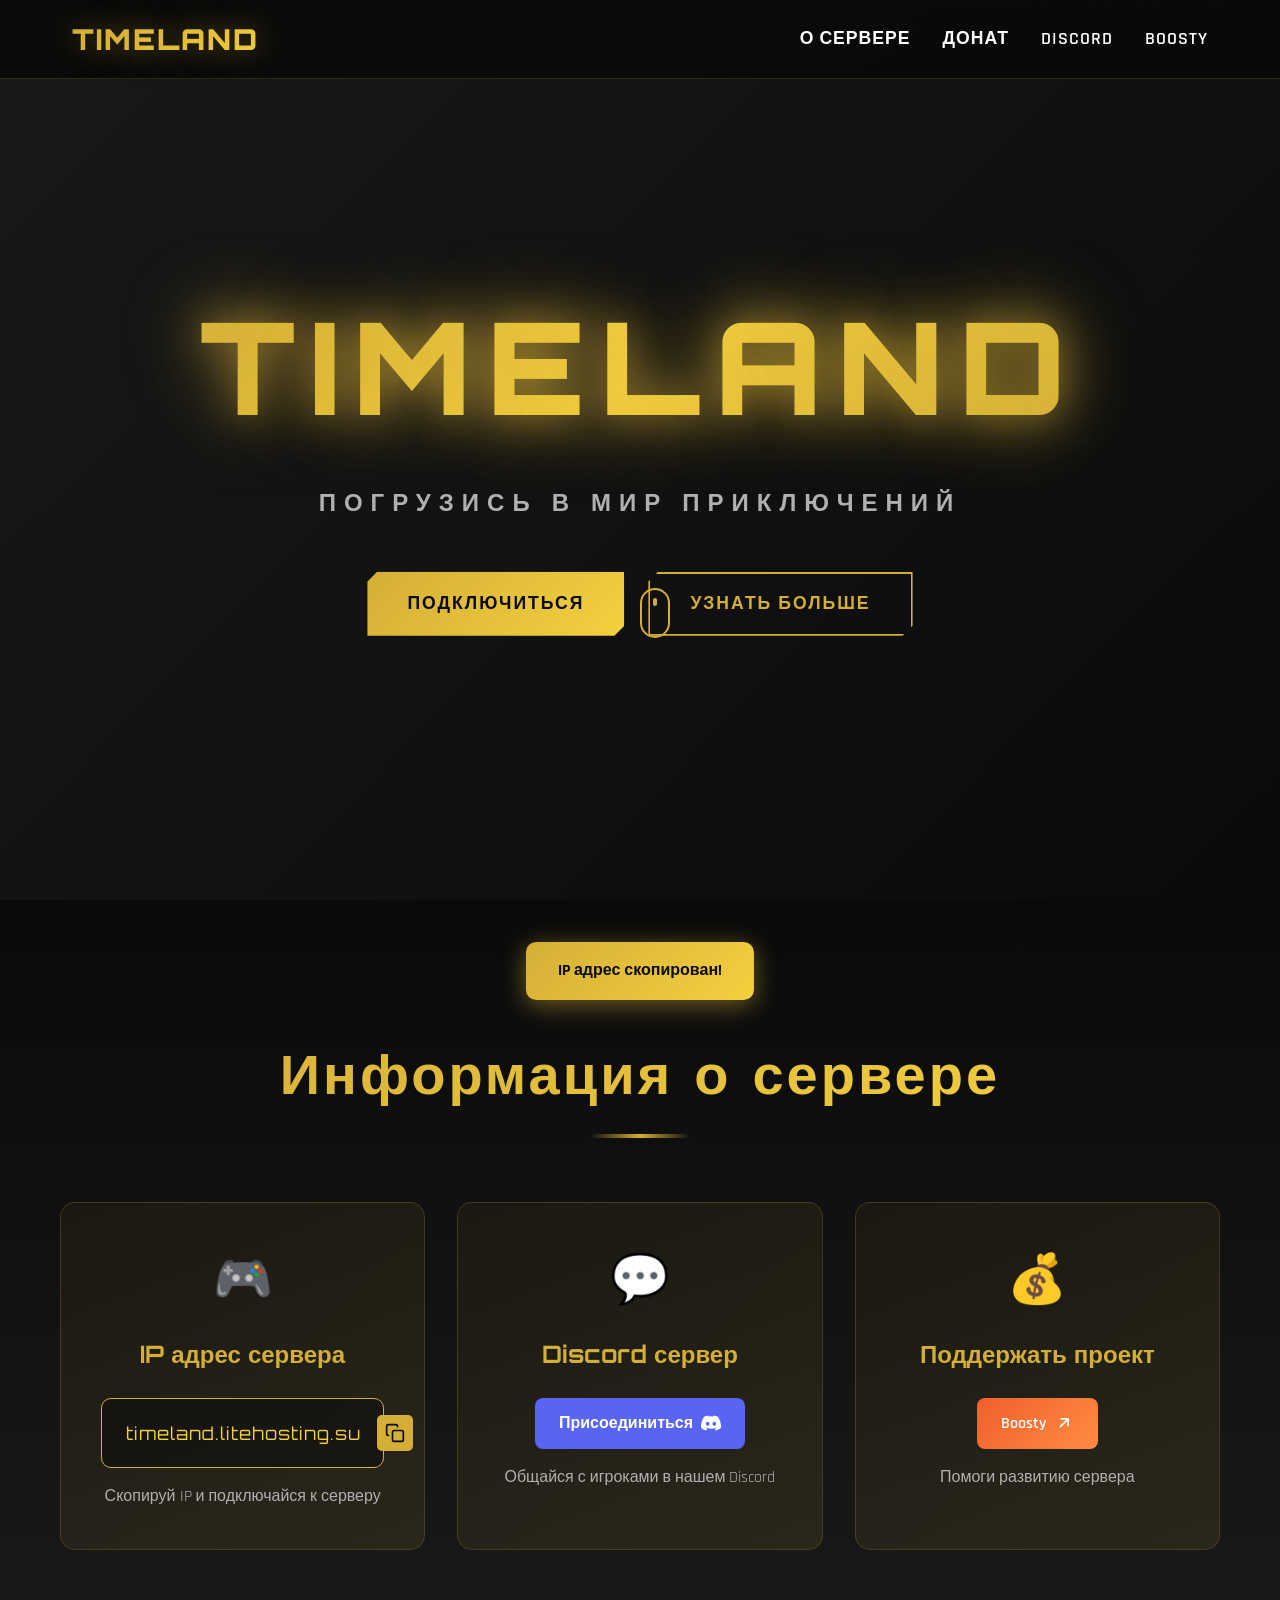
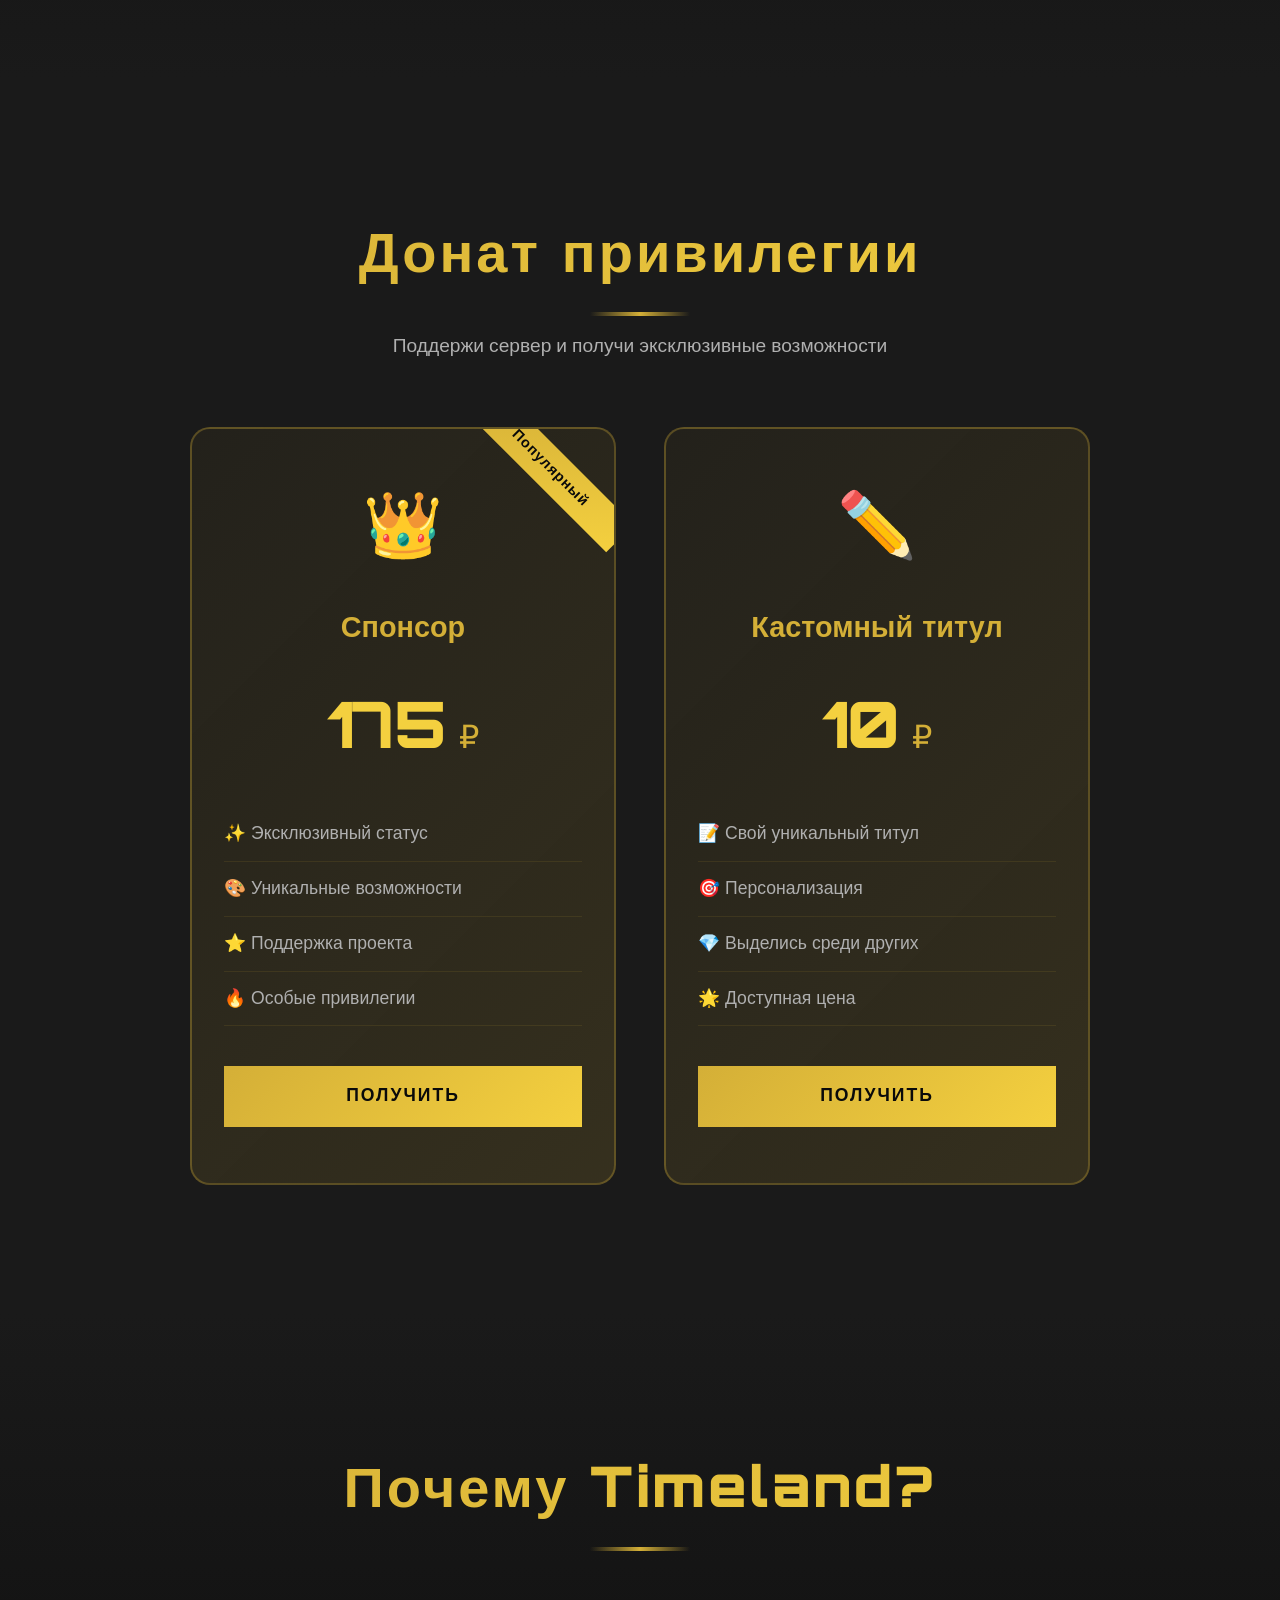
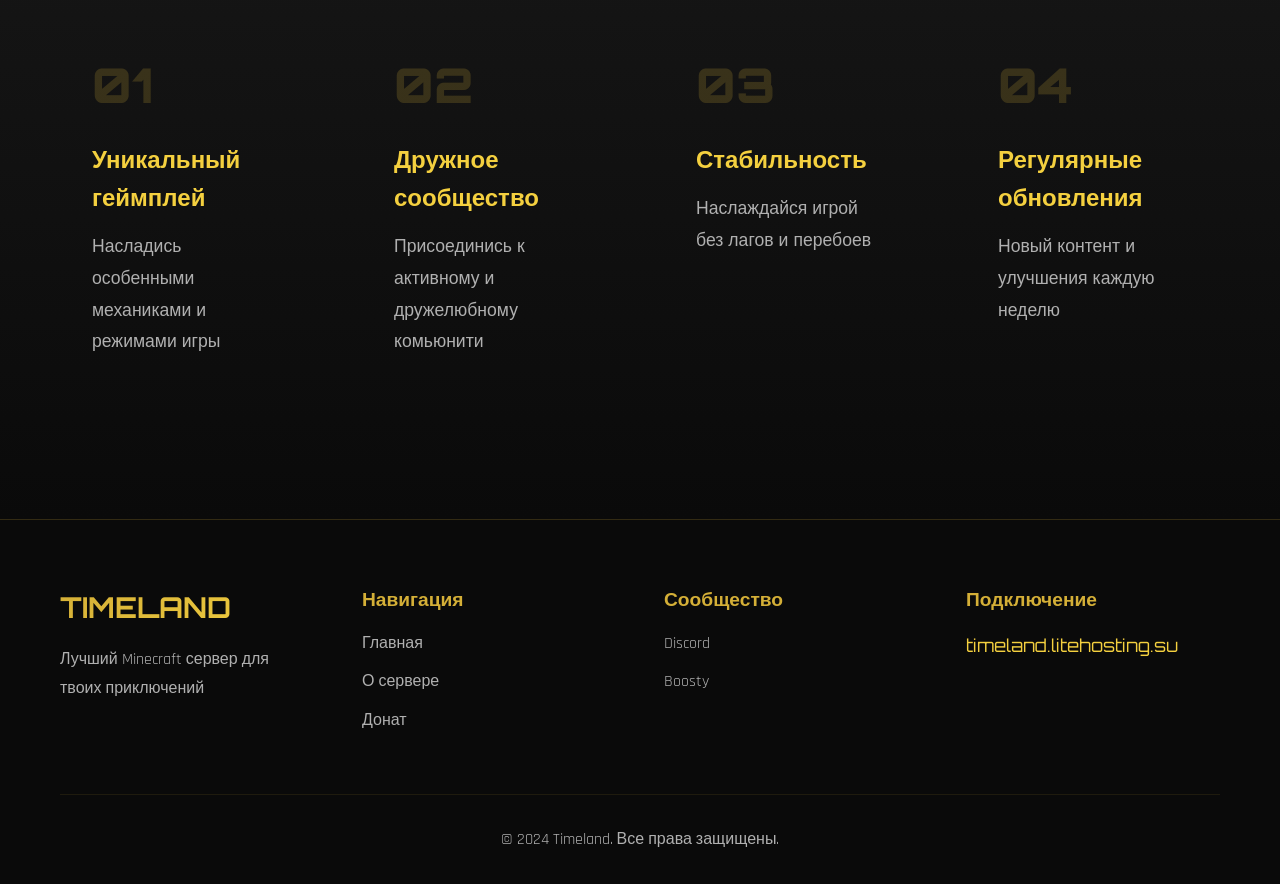
==== index.html @ e698709c "feat(site): scaffold Timeland Minecraft server website with modern gamer design" ====
<!DOCTYPE html>
<html lang="ru">
<head>
    <meta charset="UTF-8">
    <meta name="viewport" content="width=device-width, initial-scale=1.0">
    <meta name="description" content="Timeland - Лучший Minecraft сервер с уникальными возможностями. Присоединяйся к нашему сообществу!">
    <title>Timeland - Minecraft Server</title>
    <link rel="stylesheet" href="styles.css">
    <link rel="preconnect" href="https://fonts.googleapis.com">
    <link rel="preconnect" href="https://fonts.gstatic.com" crossorigin>
    <link href="https://fonts.googleapis.com/css2?family=Orbitron:wght@400;700;900&family=Rajdhani:wght@400;500;600;700&display=swap" rel="stylesheet">
</head>
<body>
    <div class="particles" id="particles"></div>
    
    <header class="header">
        <nav class="nav">
            <div class="nav-logo">
                <span class="logo-text">TIMELAND</span>
            </div>
            <div class="nav-links">
                <a href="#about" class="nav-link">О сервере</a>
                <a href="#donate" class="nav-link">Донат</a>
                <a href="https://discord.gg/2cwh6qDW" target="_blank" class="nav-link">Discord</a>
                <a href="https://boosty.to/timelanddev/" target="_blank" class="nav-link">Boosty</a>
            </div>
            <div class="hamburger" id="hamburger">
                <span></span>
                <span></span>
                <span></span>
            </div>
        </nav>
    </header>

    <section class="hero" id="home">
        <div class="hero-bg"></div>
        <div class="hero-content">
            <h1 class="hero-title" data-text="TIMELAND">TIMELAND</h1>
            <p class="hero-subtitle">ПОГРУЗИСЬ В МИР ПРИКЛЮЧЕНИЙ</p>
            <div class="hero-buttons">
                <button class="btn btn-primary" onclick="copyIP()">
                    <span class="btn-text">Подключиться</span>
                    <span class="btn-glow"></span>
                </button>
                <a href="#about" class="btn btn-secondary">
                    <span class="btn-text">Узнать больше</span>
                    <span class="btn-glow"></span>
                </a>
            </div>
            <div class="scroll-indicator">
                <div class="mouse">
                    <div class="wheel"></div>
                </div>
            </div>
        </div>
    </section>

    <section class="server-info" id="about">
        <div class="container">
            <div class="section-header">
                <h2 class="section-title">Информация о сервере</h2>
                <div class="section-divider"></div>
            </div>
            <div class="info-grid">
                <div class="info-card" data-aos="fade-up">
                    <div class="info-icon">🎮</div>
                    <h3 class="info-title">IP адрес сервера</h3>
                    <div class="ip-box" id="ipBox">
                        <span class="ip-text">timeland.litehosting.su</span>
                        <button class="copy-btn" onclick="copyIP()" title="Копировать IP">
                            <svg width="20" height="20" viewBox="0 0 24 24" fill="none" stroke="currentColor" stroke-width="2">
                                <rect x="9" y="9" width="13" height="13" rx="2" ry="2"></rect>
                                <path d="M5 15H4a2 2 0 0 1-2-2V4a2 2 0 0 1 2-2h9a2 2 0 0 1 2 2v1"></path>
                            </svg>
                        </button>
                    </div>
                    <p class="info-description">Скопируй IP и подключайся к серверу</p>
                </div>

                <div class="info-card" data-aos="fade-up" data-aos-delay="100">
                    <div class="info-icon">💬</div>
                    <h3 class="info-title">Discord сервер</h3>
                    <a href="https://discord.gg/2cwh6qDW" target="_blank" class="social-link discord-link">
                        <span>Присоединиться</span>
                        <svg width="20" height="20" viewBox="0 0 24 24" fill="currentColor">
                            <path d="M20.317 4.37a19.791 19.791 0 0 0-4.885-1.515a.074.074 0 0 0-.079.037c-.21.375-.444.864-.608 1.25a18.27 18.27 0 0 0-5.487 0a12.64 12.64 0 0 0-.617-1.25a.077.077 0 0 0-.079-.037A19.736 19.736 0 0 0 3.677 4.37a.07.07 0 0 0-.032.027C.533 9.046-.32 13.58.099 18.057a.082.082 0 0 0 .031.057a19.9 19.9 0 0 0 5.993 3.03a.078.078 0 0 0 .084-.028a14.09 14.09 0 0 0 1.226-1.994a.076.076 0 0 0-.041-.106a13.107 13.107 0 0 1-1.872-.892a.077.077 0 0 1-.008-.128a10.2 10.2 0 0 0 .372-.292a.074.074 0 0 1 .077-.01c3.928 1.793 8.18 1.793 12.062 0a.074.074 0 0 1 .078.01c.12.098.246.198.373.292a.077.077 0 0 1-.006.127a12.299 12.299 0 0 1-1.873.892a.077.077 0 0 0-.041.107c.36.698.772 1.362 1.225 1.993a.076.076 0 0 0 .084.028a19.839 19.839 0 0 0 6.002-3.03a.077.077 0 0 0 .032-.054c.5-5.177-.838-9.674-3.549-13.66a.061.061 0 0 0-.031-.03zM8.02 15.33c-1.183 0-2.157-1.085-2.157-2.419c0-1.333.956-2.419 2.157-2.419c1.21 0 2.176 1.096 2.157 2.42c0 1.333-.956 2.418-2.157 2.418zm7.975 0c-1.183 0-2.157-1.085-2.157-2.419c0-1.333.955-2.419 2.157-2.419c1.21 0 2.176 1.096 2.157 2.42c0 1.333-.946 2.418-2.157 2.418z"/>
                        </svg>
                    </a>
                    <p class="info-description">Общайся с игроками в нашем Discord</p>
                </div>

                <div class="info-card" data-aos="fade-up" data-aos-delay="200">
                    <div class="info-icon">💰</div>
                    <h3 class="info-title">Поддержать проект</h3>
                    <a href="https://boosty.to/timelanddev/" target="_blank" class="social-link boosty-link">
                        <span>Boosty</span>
                        <svg width="20" height="20" viewBox="0 0 24 24" fill="none" stroke="currentColor" stroke-width="2">
                            <path d="M7 17L17 7M17 7H8M17 7V16"/>
                        </svg>
                    </a>
                    <p class="info-description">Помоги развитию сервера</p>
                </div>
            </div>
        </div>
    </section>

    <section class="donate" id="donate">
        <div class="container">
            <div class="section-header">
                <h2 class="section-title">Донат привилегии</h2>
                <div class="section-divider"></div>
                <p class="section-description">Поддержи сервер и получи эксклюзивные возможности</p>
            </div>
            <div class="donate-grid">
                <div class="donate-card" data-aos="zoom-in">
                    <div class="donate-badge">Популярный</div>
                    <div class="donate-icon">👑</div>
                    <h3 class="donate-title">Спонсор</h3>
                    <div class="donate-price">
                        <span class="price-amount">175</span>
                        <span class="price-currency">₽</span>
                    </div>
                    <ul class="donate-features">
                        <li>✨ Эксклюзивный статус</li>
                        <li>🎨 Уникальные возможности</li>
                        <li>⭐ Поддержка проекта</li>
                        <li>🔥 Особые привилегии</li>
                    </ul>
                    <a href="https://boosty.to/timelanddev/" target="_blank" class="btn btn-donate">
                        <span class="btn-text">Получить</span>
                        <span class="btn-glow"></span>
                    </a>
                </div>

                <div class="donate-card" data-aos="zoom-in" data-aos-delay="100">
                    <div class="donate-icon">✏️</div>
                    <h3 class="donate-title">Кастомный титул</h3>
                    <div class="donate-price">
                        <span class="price-amount">10</span>
                        <span class="price-currency">₽</span>
                    </div>
                    <ul class="donate-features">
                        <li>📝 Свой уникальный титул</li>
                        <li>🎯 Персонализация</li>
                        <li>💎 Выделись среди других</li>
                        <li>🌟 Доступная цена</li>
                    </ul>
                    <a href="https://boosty.to/timelanddev/" target="_blank" class="btn btn-donate">
                        <span class="btn-text">Получить</span>
                        <span class="btn-glow"></span>
                    </a>
                </div>
            </div>
        </div>
    </section>

    <section class="features">
        <div class="container">
            <div class="section-header">
                <h2 class="section-title">Почему Timeland?</h2>
                <div class="section-divider"></div>
            </div>
            <div class="features-grid">
                <div class="feature-item" data-aos="fade-right">
                    <div class="feature-number">01</div>
                    <h3 class="feature-title">Уникальный геймплей</h3>
                    <p class="feature-text">Насладись особенными механиками и режимами игры</p>
                </div>
                <div class="feature-item" data-aos="fade-right" data-aos-delay="100">
                    <div class="feature-number">02</div>
                    <h3 class="feature-title">Дружное сообщество</h3>
                    <p class="feature-text">Присоединись к активному и дружелюбному комьюнити</p>
                </div>
                <div class="feature-item" data-aos="fade-right" data-aos-delay="200">
                    <div class="feature-number">03</div>
                    <h3 class="feature-title">Стабильность</h3>
                    <p class="feature-text">Наслаждайся игрой без лагов и перебоев</p>
                </div>
                <div class="feature-item" data-aos="fade-right" data-aos-delay="300">
                    <div class="feature-number">04</div>
                    <h3 class="feature-title">Регулярные обновления</h3>
                    <p class="feature-text">Новый контент и улучшения каждую неделю</p>
                </div>
            </div>
        </div>
    </section>

    <footer class="footer">
        <div class="container">
            <div class="footer-content">
                <div class="footer-section">
                    <h3 class="footer-title">TIMELAND</h3>
                    <p class="footer-text">Лучший Minecraft сервер для твоих приключений</p>
                </div>
                <div class="footer-section">
                    <h4 class="footer-heading">Навигация</h4>
                    <ul class="footer-links">
                        <li><a href="#home">Главная</a></li>
                        <li><a href="#about">О сервере</a></li>
                        <li><a href="#donate">Донат</a></li>
                    </ul>
                </div>
                <div class="footer-section">
                    <h4 class="footer-heading">Сообщество</h4>
                    <ul class="footer-links">
                        <li><a href="https://discord.gg/2cwh6qDW" target="_blank">Discord</a></li>
                        <li><a href="https://boosty.to/timelanddev/" target="_blank">Boosty</a></li>
                    </ul>
                </div>
                <div class="footer-section">
                    <h4 class="footer-heading">Подключение</h4>
                    <p class="footer-ip">timeland.litehosting.su</p>
                </div>
            </div>
            <div class="footer-bottom">
                <p>&copy; 2024 Timeland. Все права защищены.</p>
            </div>
        </div>
    </footer>

    <div class="notification" id="notification">
        <span id="notificationText">IP адрес скопирован!</span>
    </div>

    <script src="script.js"></script>
</body>
</html>
---- styles.css ----
:root {
    --black: #1a1a1a;
    --dark: #0a0a0a;
    --gold: #d4af37;
    --gold-light: #f4d03f;
    --gold-dark: #c9a044;
    --text-light: #ffffff;
    --text-gray: #b0b0b0;
    --glow: rgba(212, 175, 55, 0.5);
}

* {
    margin: 0;
    padding: 0;
    box-sizing: border-box;
}

html {
    scroll-behavior: smooth;
}

body {
    font-family: 'Rajdhani', sans-serif;
    background-color: var(--dark);
    color: var(--text-light);
    overflow-x: hidden;
    line-height: 1.6;
}

.container {
    max-width: 1200px;
    margin: 0 auto;
    padding: 0 20px;
}

.particles {
    position: fixed;
    top: 0;
    left: 0;
    width: 100%;
    height: 100%;
    pointer-events: none;
    z-index: 1;
}

.particle {
    position: absolute;
    width: 2px;
    height: 2px;
    background: var(--gold);
    border-radius: 50%;
    opacity: 0.5;
    animation: float 15s infinite;
}

@keyframes float {
    0%, 100% {
        transform: translateY(0) translateX(0);
        opacity: 0;
    }
    10% {
        opacity: 0.5;
    }
    90% {
        opacity: 0.5;
    }
    100% {
        transform: translateY(-100vh) translateX(100px);
        opacity: 0;
    }
}

.header {
    position: fixed;
    top: 0;
    left: 0;
    width: 100%;
    z-index: 1000;
    background: rgba(10, 10, 10, 0.95);
    backdrop-filter: blur(10px);
    border-bottom: 1px solid rgba(212, 175, 55, 0.2);
    transition: all 0.3s ease;
}

.nav {
    max-width: 1200px;
    margin: 0 auto;
    display: flex;
    justify-content: space-between;
    align-items: center;
    padding: 1rem 2rem;
}

.nav-logo .logo-text {
    font-family: 'Orbitron', sans-serif;
    font-size: 1.8rem;
    font-weight: 900;
    background: linear-gradient(135deg, var(--gold), var(--gold-light));
    -webkit-background-clip: text;
    -webkit-text-fill-color: transparent;
    background-clip: text;
    letter-spacing: 2px;
    text-shadow: 0 0 30px var(--glow);
}

.nav-links {
    display: flex;
    gap: 2rem;
    align-items: center;
}

.nav-link {
    color: var(--text-light);
    text-decoration: none;
    font-weight: 600;
    font-size: 1.1rem;
    transition: all 0.3s ease;
    position: relative;
    text-transform: uppercase;
    letter-spacing: 1px;
}

.nav-link::after {
    content: '';
    position: absolute;
    bottom: -5px;
    left: 0;
    width: 0;
    height: 2px;
    background: var(--gold);
    transition: width 0.3s ease;
}

.nav-link:hover {
    color: var(--gold);
}

.nav-link:hover::after {
    width: 100%;
}

.hamburger {
    display: none;
    flex-direction: column;
    cursor: pointer;
    gap: 5px;
}

.hamburger span {
    width: 25px;
    height: 3px;
    background: var(--gold);
    transition: all 0.3s ease;
    border-radius: 2px;
}

.hero {
    position: relative;
    height: 100vh;
    display: flex;
    align-items: center;
    justify-content: center;
    overflow: hidden;
}

.hero-bg {
    position: absolute;
    top: 0;
    left: 0;
    width: 100%;
    height: 100%;
    background: 
        linear-gradient(135deg, rgba(26, 26, 26, 0.9) 0%, rgba(10, 10, 10, 0.95) 100%),
        repeating-linear-gradient(
            0deg,
            transparent,
            transparent 2px,
            rgba(212, 175, 55, 0.03) 2px,
            rgba(212, 175, 55, 0.03) 4px
        );
    animation: bgPulse 10s ease-in-out infinite;
}

@keyframes bgPulse {
    0%, 100% { opacity: 1; }
    50% { opacity: 0.8; }
}

.hero-content {
    position: relative;
    z-index: 10;
    text-align: center;
    padding: 2rem;
}

.hero-title {
    font-family: 'Orbitron', sans-serif;
    font-size: clamp(3rem, 10vw, 8rem);
    font-weight: 900;
    letter-spacing: 15px;
    margin-bottom: 1rem;
    position: relative;
    background: linear-gradient(135deg, var(--gold), var(--gold-light), var(--gold));
    -webkit-background-clip: text;
    -webkit-text-fill-color: transparent;
    background-clip: text;
    animation: titleGlow 3s ease-in-out infinite;
    text-shadow: 0 0 80px var(--glow);
}

.hero-title::before {
    content: attr(data-text);
    position: absolute;
    left: 0;
    top: 0;
    width: 100%;
    height: 100%;
    background: linear-gradient(135deg, var(--gold-dark), var(--gold));
    -webkit-background-clip: text;
    -webkit-text-fill-color: transparent;
    background-clip: text;
    z-index: -1;
    filter: blur(20px);
    opacity: 0.7;
}

@keyframes titleGlow {
    0%, 100% {
        filter: brightness(1) drop-shadow(0 0 30px var(--glow));
    }
    50% {
        filter: brightness(1.2) drop-shadow(0 0 50px var(--glow));
    }
}

.hero-subtitle {
    font-size: clamp(1rem, 3vw, 1.5rem);
    letter-spacing: 8px;
    color: var(--text-gray);
    margin-bottom: 3rem;
    font-weight: 600;
    animation: fadeInUp 1s ease 0.3s both;
}

@keyframes fadeInUp {
    from {
        opacity: 0;
        transform: translateY(30px);
    }
    to {
        opacity: 1;
        transform: translateY(0);
    }
}

.hero-buttons {
    display: flex;
    gap: 1.5rem;
    justify-content: center;
    flex-wrap: wrap;
    animation: fadeInUp 1s ease 0.6s both;
}

.btn {
    position: relative;
    padding: 1rem 2.5rem;
    font-size: 1.1rem;
    font-weight: 700;
    text-transform: uppercase;
    letter-spacing: 2px;
    border: none;
    cursor: pointer;
    overflow: hidden;
    transition: all 0.3s ease;
    text-decoration: none;
    display: inline-block;
    font-family: 'Rajdhani', sans-serif;
}

.btn-text {
    position: relative;
    z-index: 2;
}

.btn-glow {
    position: absolute;
    top: 50%;
    left: 50%;
    width: 0;
    height: 0;
    border-radius: 50%;
    transform: translate(-50%, -50%);
    transition: width 0.6s ease, height 0.6s ease;
}

.btn-primary {
    background: linear-gradient(135deg, var(--gold), var(--gold-light));
    color: var(--dark);
    box-shadow: 0 5px 25px var(--glow);
    clip-path: polygon(10px 0, 100% 0, 100% calc(100% - 10px), calc(100% - 10px) 100%, 0 100%, 0 10px);
}

.btn-primary:hover {
    transform: translateY(-3px);
    box-shadow: 0 10px 40px var(--glow);
}

.btn-primary:hover .btn-glow {
    width: 300px;
    height: 300px;
    background: rgba(255, 255, 255, 0.2);
}

.btn-secondary {
    background: transparent;
    color: var(--gold);
    border: 2px solid var(--gold);
    clip-path: polygon(10px 0, 100% 0, 100% calc(100% - 10px), calc(100% - 10px) 100%, 0 100%, 0 10px);
}

.btn-secondary:hover {
    background: var(--gold);
    color: var(--dark);
    transform: translateY(-3px);
    box-shadow: 0 10px 40px var(--glow);
}

.scroll-indicator {
    position: absolute;
    bottom: 30px;
    left: 50%;
    transform: translateX(-50%);
    animation: fadeInUp 1s ease 1s both;
}

.mouse {
    width: 30px;
    height: 50px;
    border: 2px solid var(--gold);
    border-radius: 20px;
    position: relative;
}

.wheel {
    width: 4px;
    height: 8px;
    background: var(--gold);
    border-radius: 2px;
    position: absolute;
    top: 8px;
    left: 50%;
    transform: translateX(-50%);
    animation: scroll 2s ease-in-out infinite;
}

@keyframes scroll {
    0% {
        opacity: 1;
        transform: translateX(-50%) translateY(0);
    }
    100% {
        opacity: 0;
        transform: translateX(-50%) translateY(20px);
    }
}

.section-header {
    text-align: center;
    margin-bottom: 4rem;
}

.section-title {
    font-family: 'Orbitron', sans-serif;
    font-size: clamp(2rem, 5vw, 3.5rem);
    font-weight: 900;
    letter-spacing: 3px;
    margin-bottom: 1rem;
    background: linear-gradient(135deg, var(--gold), var(--gold-light));
    -webkit-background-clip: text;
    -webkit-text-fill-color: transparent;
    background-clip: text;
}

.section-divider {
    width: 100px;
    height: 4px;
    background: linear-gradient(90deg, transparent, var(--gold), transparent);
    margin: 0 auto 1rem;
}

.section-description {
    font-size: 1.2rem;
    color: var(--text-gray);
    max-width: 600px;
    margin: 0 auto;
}

.server-info {
    padding: 8rem 0;
    background: linear-gradient(180deg, var(--dark) 0%, var(--black) 100%);
    position: relative;
}

.info-grid {
    display: grid;
    grid-template-columns: repeat(auto-fit, minmax(300px, 1fr));
    gap: 2rem;
}

.info-card {
    background: linear-gradient(135deg, rgba(212, 175, 55, 0.05), rgba(212, 175, 55, 0.1));
    padding: 2.5rem;
    border-radius: 15px;
    border: 1px solid rgba(212, 175, 55, 0.2);
    text-align: center;
    transition: all 0.4s ease;
    position: relative;
    overflow: hidden;
}

.info-card::before {
    content: '';
    position: absolute;
    top: 0;
    left: -100%;
    width: 100%;
    height: 100%;
    background: linear-gradient(90deg, transparent, rgba(212, 175, 55, 0.1), transparent);
    transition: left 0.6s ease;
}

.info-card:hover::before {
    left: 100%;
}

.info-card:hover {
    transform: translateY(-10px);
    border-color: var(--gold);
    box-shadow: 0 10px 40px var(--glow);
}

.info-icon {
    font-size: 3rem;
    margin-bottom: 1rem;
}

.info-title {
    font-family: 'Orbitron', sans-serif;
    font-size: 1.5rem;
    margin-bottom: 1.5rem;
    color: var(--gold);
}

.ip-box {
    background: rgba(10, 10, 10, 0.5);
    padding: 1rem 1.5rem;
    border-radius: 10px;
    border: 1px solid var(--gold);
    display: flex;
    align-items: center;
    justify-content: space-between;
    gap: 1rem;
    margin-bottom: 1rem;
    transition: all 0.3s ease;
}

.ip-box:hover {
    background: rgba(212, 175, 55, 0.1);
    box-shadow: 0 0 20px var(--glow);
}

.ip-text {
    font-family: 'Orbitron', sans-serif;
    font-size: 1.1rem;
    color: var(--gold-light);
    letter-spacing: 1px;
}

.copy-btn {
    background: var(--gold);
    color: var(--dark);
    border: none;
    padding: 0.5rem;
    border-radius: 5px;
    cursor: pointer;
    transition: all 0.3s ease;
    display: flex;
    align-items: center;
    justify-content: center;
}

.copy-btn:hover {
    background: var(--gold-light);
    transform: scale(1.1);
}

.social-link {
    display: inline-flex;
    align-items: center;
    gap: 0.5rem;
    padding: 0.8rem 1.5rem;
    border-radius: 8px;
    text-decoration: none;
    font-weight: 600;
    transition: all 0.3s ease;
    margin-bottom: 1rem;
}

.discord-link {
    background: #5865F2;
    color: white;
}

.discord-link:hover {
    background: #4752C4;
    transform: translateY(-3px);
    box-shadow: 0 5px 20px rgba(88, 101, 242, 0.4);
}

.boosty-link {
    background: linear-gradient(135deg, #F15F2C, #FF8C42);
    color: white;
}

.boosty-link:hover {
    transform: translateY(-3px);
    box-shadow: 0 5px 20px rgba(241, 95, 44, 0.4);
}

.info-description {
    color: var(--text-gray);
    font-size: 1rem;
}

.donate {
    padding: 8rem 0;
    background: var(--black);
    position: relative;
}

.donate-grid {
    display: grid;
    grid-template-columns: repeat(auto-fit, minmax(320px, 1fr));
    gap: 3rem;
    max-width: 900px;
    margin: 0 auto;
}

.donate-card {
    background: linear-gradient(135deg, rgba(212, 175, 55, 0.05), rgba(212, 175, 55, 0.15));
    padding: 3rem 2rem;
    border-radius: 20px;
    border: 2px solid rgba(212, 175, 55, 0.3);
    text-align: center;
    position: relative;
    transition: all 0.4s ease;
    overflow: hidden;
}

.donate-card::after {
    content: '';
    position: absolute;
    top: -50%;
    left: -50%;
    width: 200%;
    height: 200%;
    background: radial-gradient(circle, rgba(212, 175, 55, 0.1) 0%, transparent 70%);
    opacity: 0;
    transition: opacity 0.4s ease;
}

.donate-card:hover::after {
    opacity: 1;
}

.donate-card:hover {
    transform: scale(1.05);
    border-color: var(--gold);
    box-shadow: 0 15px 50px var(--glow);
}

.donate-badge {
    position: absolute;
    top: 20px;
    right: -35px;
    background: linear-gradient(135deg, var(--gold), var(--gold-light));
    color: var(--dark);
    padding: 0.5rem 3rem;
    font-weight: 700;
    font-size: 0.9rem;
    transform: rotate(45deg);
    letter-spacing: 1px;
}

.donate-icon {
    font-size: 4rem;
    margin-bottom: 1.5rem;
}

.donate-title {
    font-family: 'Orbitron', sans-serif;
    font-size: 1.8rem;
    margin-bottom: 1.5rem;
    color: var(--gold);
}

.donate-price {
    font-family: 'Orbitron', sans-serif;
    margin-bottom: 2rem;
}

.price-amount {
    font-size: 4rem;
    font-weight: 900;
    color: var(--gold-light);
}

.price-currency {
    font-size: 2rem;
    color: var(--gold);
    margin-left: 0.5rem;
}

.donate-features {
    list-style: none;
    margin-bottom: 2.5rem;
    text-align: left;
}

.donate-features li {
    padding: 0.8rem 0;
    border-bottom: 1px solid rgba(212, 175, 55, 0.1);
    font-size: 1.1rem;
    color: var(--text-gray);
    transition: all 0.3s ease;
}

.donate-features li:hover {
    color: var(--gold-light);
    padding-left: 10px;
}

.btn-donate {
    width: 100%;
    background: linear-gradient(135deg, var(--gold), var(--gold-light));
    color: var(--dark);
    position: relative;
    z-index: 10;
}

.btn-donate:hover {
    transform: translateY(-3px);
}

.features {
    padding: 8rem 0;
    background: linear-gradient(180deg, var(--black) 0%, var(--dark) 100%);
}

.features-grid {
    display: grid;
    grid-template-columns: repeat(auto-fit, minmax(250px, 1fr));
    gap: 3rem;
}

.feature-item {
    position: relative;
    padding: 2rem;
    transition: all 0.4s ease;
}

.feature-item::before {
    content: '';
    position: absolute;
    top: 0;
    left: 0;
    width: 3px;
    height: 0;
    background: linear-gradient(180deg, var(--gold), var(--gold-light));
    transition: height 0.4s ease;
}

.feature-item:hover::before {
    height: 100%;
}

.feature-number {
    font-family: 'Orbitron', sans-serif;
    font-size: 3rem;
    font-weight: 900;
    color: rgba(212, 175, 55, 0.2);
    margin-bottom: 1rem;
    transition: all 0.4s ease;
}

.feature-item:hover .feature-number {
    color: var(--gold);
    transform: scale(1.1);
}

.feature-title {
    font-family: 'Orbitron', sans-serif;
    font-size: 1.5rem;
    margin-bottom: 1rem;
    color: var(--gold-light);
}

.feature-text {
    color: var(--text-gray);
    font-size: 1.1rem;
    line-height: 1.8;
}

.footer {
    background: var(--dark);
    padding: 4rem 0 2rem;
    border-top: 1px solid rgba(212, 175, 55, 0.2);
}

.footer-content {
    display: grid;
    grid-template-columns: repeat(auto-fit, minmax(200px, 1fr));
    gap: 3rem;
    margin-bottom: 3rem;
}

.footer-title {
    font-family: 'Orbitron', sans-serif;
    font-size: 1.8rem;
    margin-bottom: 1rem;
    background: linear-gradient(135deg, var(--gold), var(--gold-light));
    -webkit-background-clip: text;
    -webkit-text-fill-color: transparent;
    background-clip: text;
}

.footer-text {
    color: var(--text-gray);
    line-height: 1.8;
}

.footer-heading {
    font-family: 'Orbitron', sans-serif;
    font-size: 1.2rem;
    color: var(--gold);
    margin-bottom: 1rem;
}

.footer-links {
    list-style: none;
}

.footer-links li {
    margin-bottom: 0.8rem;
}

.footer-links a {
    color: var(--text-gray);
    text-decoration: none;
    transition: all 0.3s ease;
}

.footer-links a:hover {
    color: var(--gold);
    padding-left: 5px;
}

.footer-ip {
    font-family: 'Orbitron', sans-serif;
    color: var(--gold-light);
    font-size: 1.1rem;
}

.footer-bottom {
    text-align: center;
    padding-top: 2rem;
    border-top: 1px solid rgba(212, 175, 55, 0.1);
    color: var(--text-gray);
}

.notification {
    position: fixed;
    bottom: -100px;
    left: 50%;
    transform: translateX(-50%);
    background: linear-gradient(135deg, var(--gold), var(--gold-light));
    color: var(--dark);
    padding: 1rem 2rem;
    border-radius: 10px;
    font-weight: 700;
    z-index: 10000;
    transition: bottom 0.4s ease;
    box-shadow: 0 5px 25px var(--glow);
}

.notification.show {
    bottom: 30px;
}

@media (max-width: 768px) {
    .nav-links {
        position: fixed;
        top: 70px;
        left: -100%;
        width: 100%;
        height: calc(100vh - 70px);
        background: rgba(10, 10, 10, 0.98);
        flex-direction: column;
        justify-content: center;
        transition: left 0.4s ease;
        backdrop-filter: blur(10px);
    }

    .nav-links.active {
        left: 0;
    }

    .hamburger {
        display: flex;
    }

    .hamburger.active span:nth-child(1) {
        transform: rotate(45deg) translate(8px, 8px);
    }

    .hamburger.active span:nth-child(2) {
        opacity: 0;
    }

    .hamburger.active span:nth-child(3) {
        transform: rotate(-45deg) translate(8px, -8px);
    }

    .hero-title {
        letter-spacing: 5px;
    }

    .hero-subtitle {
        letter-spacing: 3px;
    }

    .donate-grid,
    .info-grid,
    .features-grid {
        grid-template-columns: 1fr;
    }

    .ip-box {
        flex-direction: column;
    }

    .ip-text {
        font-size: 0.9rem;
        word-break: break-all;
    }
}

@media (max-width: 480px) {
    .nav {
        padding: 1rem;
    }

    .nav-logo .logo-text {
        font-size: 1.4rem;
    }

    .section-header {
        margin-bottom: 2rem;
    }

    .server-info,
    .donate,
    .features {
        padding: 4rem 0;
    }

    .donate-card {
        padding: 2rem 1.5rem;
    }

    .price-amount {
        font-size: 3rem;
    }
}

[data-aos] {
    opacity: 0;
    transition: opacity 0.6s ease, transform 0.6s ease;
}

[data-aos].aos-animate {
    opacity: 1;
}

[data-aos="fade-up"] {
    transform: translateY(50px);
}

[data-aos="fade-up"].aos-animate {
    transform: translateY(0);
}

[data-aos="fade-right"] {
    transform: translateX(-50px);
}

[data-aos="fade-right"].aos-animate {
    transform: translateX(0);
}

[data-aos="zoom-in"] {
    transform: scale(0.8);
}

[data-aos="zoom-in"].aos-animate {
    transform: scale(1);
}
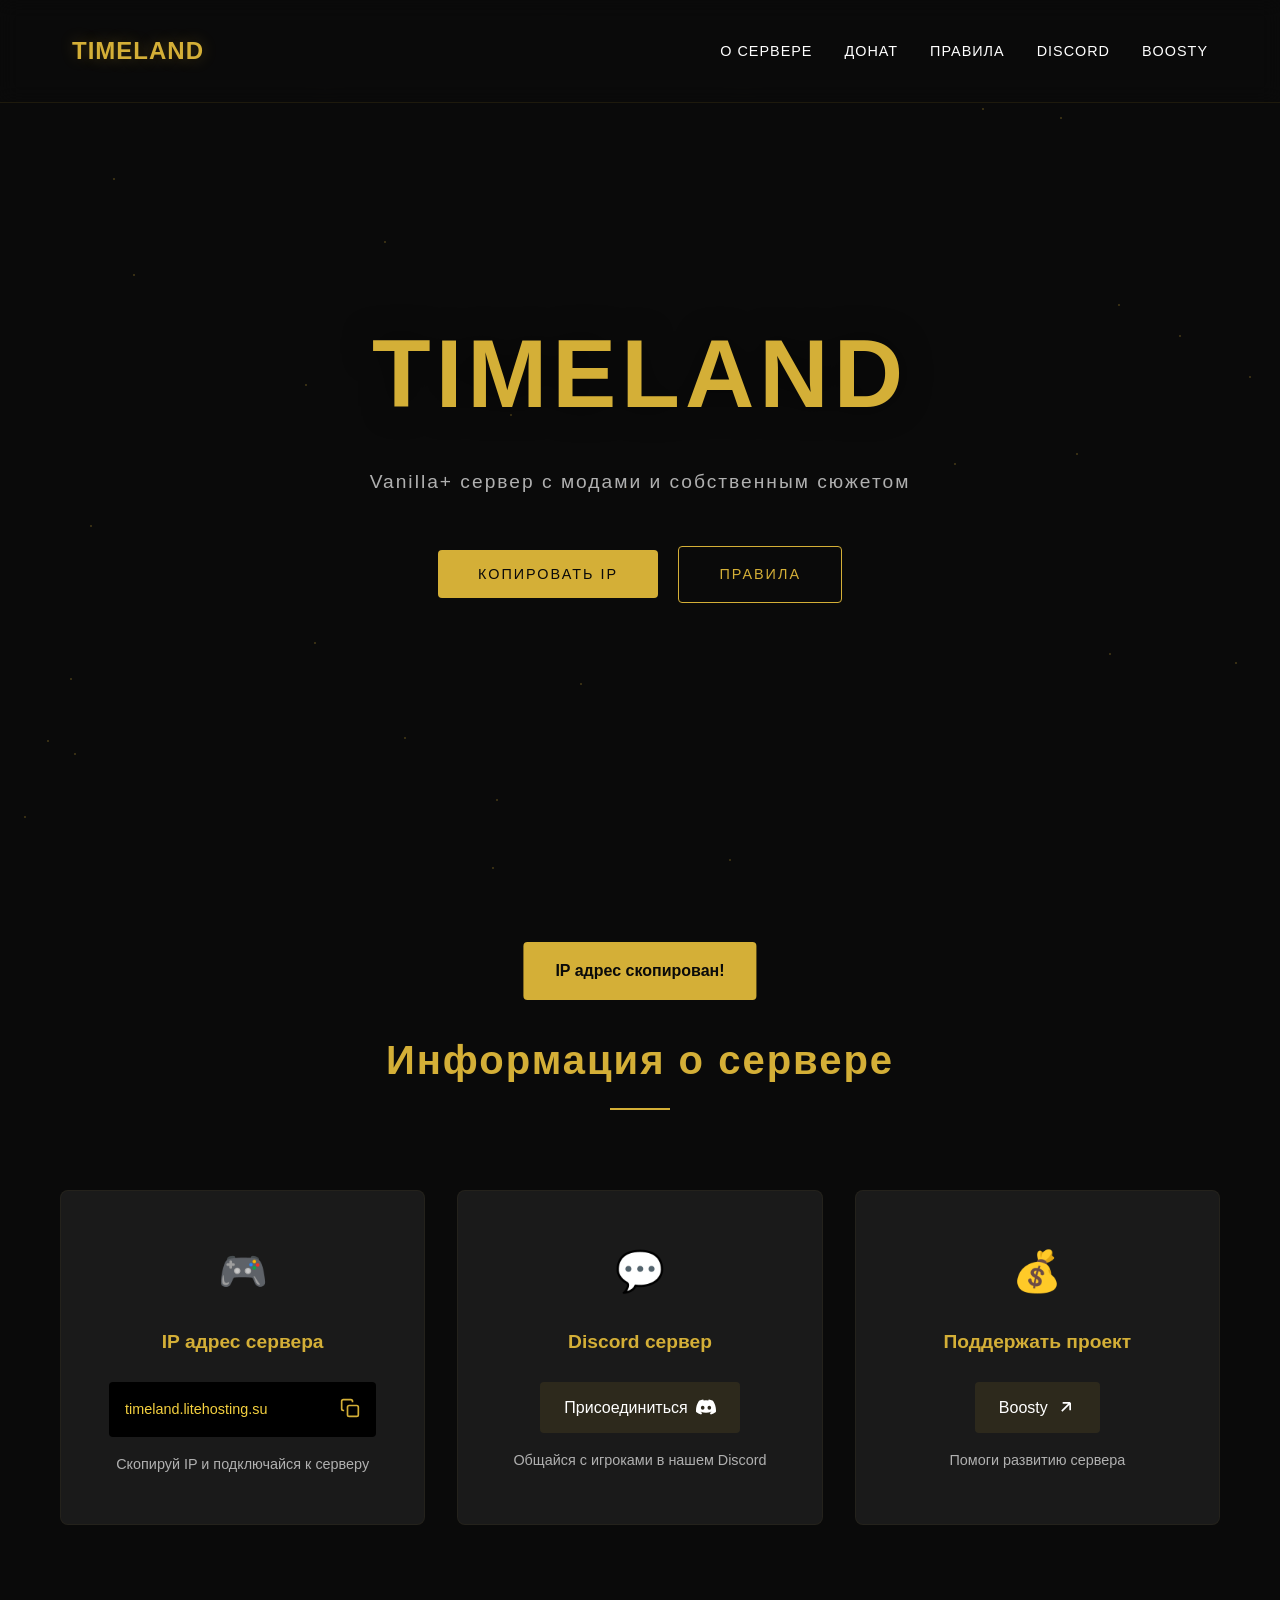
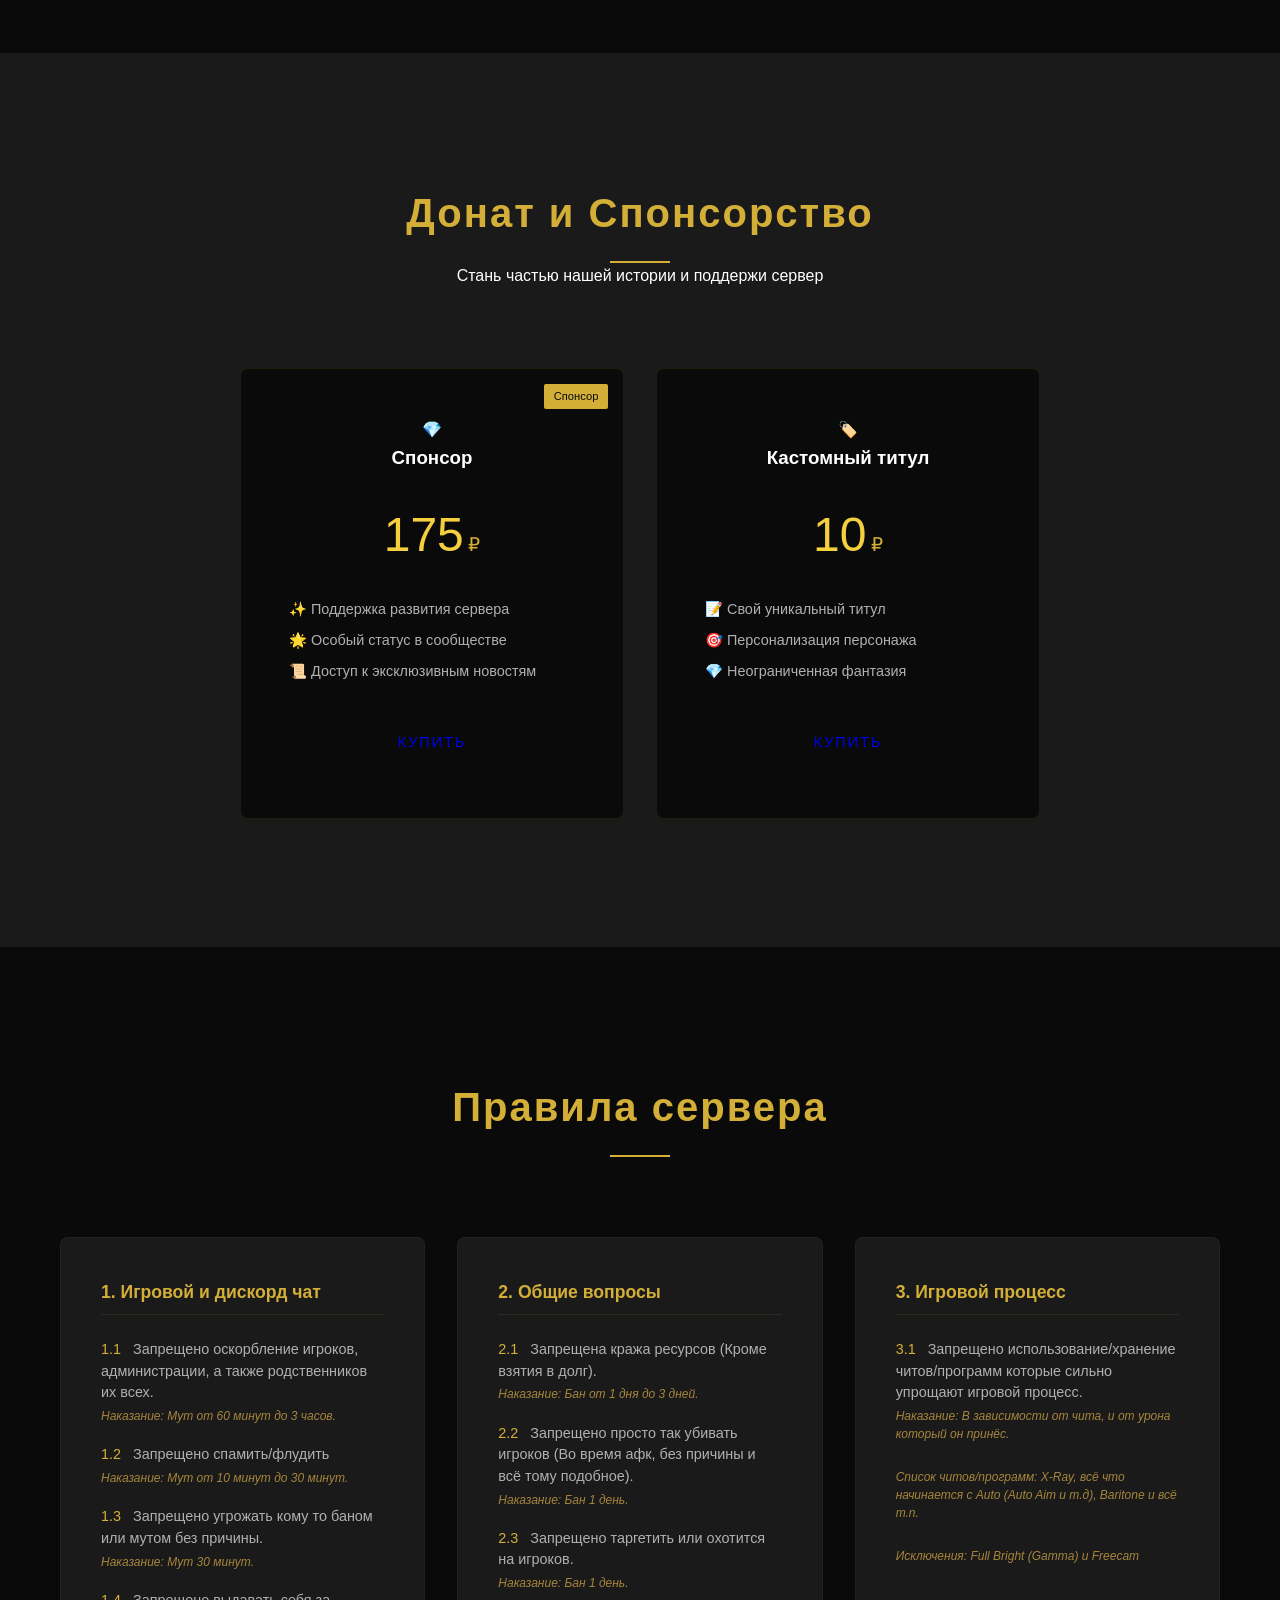
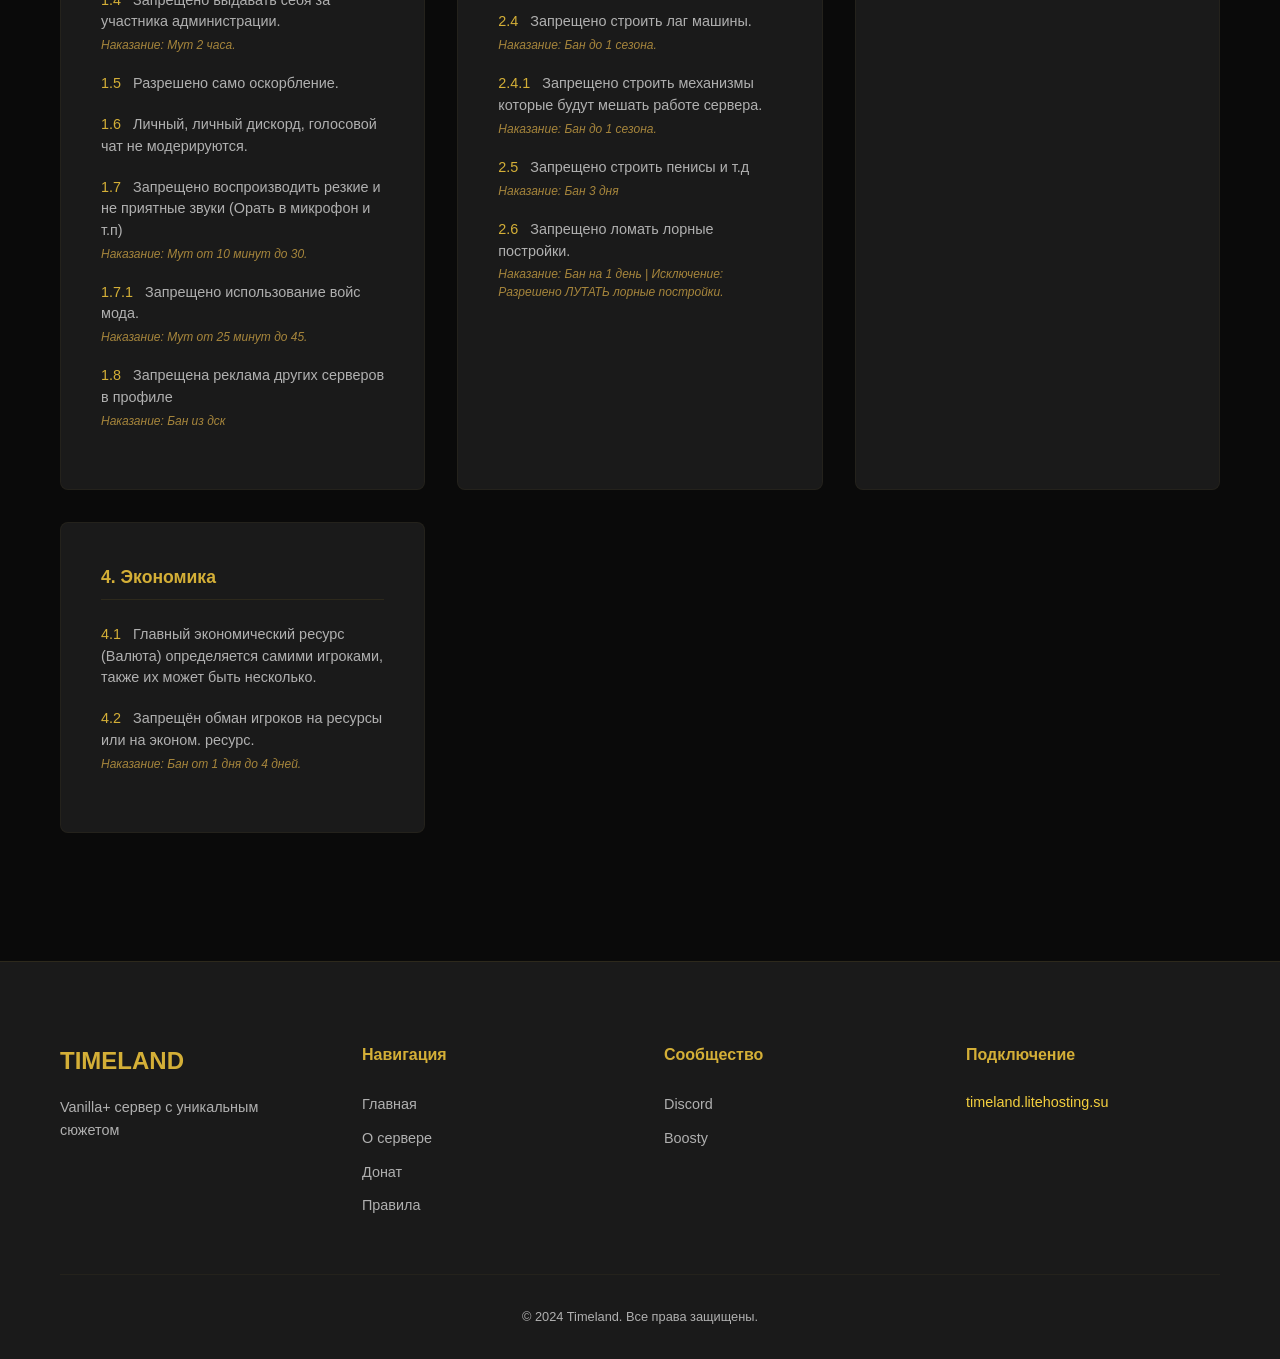
==== commit 14bc5c1b: "feat(website): build Timeland landing page with hero, server info, donations, and rules Initial impl" ====
--- a/index.html
+++ b/index.html
@@ -3,12 +3,9 @@
 <head>
     <meta charset="UTF-8">
     <meta name="viewport" content="width=device-width, initial-scale=1.0">
-    <meta name="description" content="Timeland - Лучший Minecraft сервер с уникальными возможностями. Присоединяйся к нашему сообществу!">
+    <meta name="description" content="Timeland - Minecraft сервер Vanilla+ с модами и собственным сюжетом.">
     <title>Timeland - Minecraft Server</title>
     <link rel="stylesheet" href="styles.css">
-    <link rel="preconnect" href="https://fonts.googleapis.com">
-    <link rel="preconnect" href="https://fonts.gstatic.com" crossorigin>
-    <link href="https://fonts.googleapis.com/css2?family=Orbitron:wght@400;700;900&family=Rajdhani:wght@400;500;600;700&display=swap" rel="stylesheet">
 </head>
 <body>
     <div class="particles" id="particles"></div>
@@ -21,6 +18,7 @@
             <div class="nav-links">
                 <a href="#about" class="nav-link">О сервере</a>
                 <a href="#donate" class="nav-link">Донат</a>
+                <a href="#rules" class="nav-link">Правила</a>
                 <a href="https://discord.gg/2cwh6qDW" target="_blank" class="nav-link">Discord</a>
                 <a href="https://boosty.to/timelanddev/" target="_blank" class="nav-link">Boosty</a>
             </div>
@@ -36,14 +34,14 @@
         <div class="hero-bg"></div>
         <div class="hero-content">
             <h1 class="hero-title" data-text="TIMELAND">TIMELAND</h1>
-            <p class="hero-subtitle">ПОГРУЗИСЬ В МИР ПРИКЛЮЧЕНИЙ</p>
+            <p class="hero-subtitle">Vanilla+ сервер с модами и собственным сюжетом</p>
             <div class="hero-buttons">
                 <button class="btn btn-primary" onclick="copyIP()">
-                    <span class="btn-text">Подключиться</span>
+                    <span class="btn-text">Копировать IP</span>
                     <span class="btn-glow"></span>
                 </button>
-                <a href="#about" class="btn btn-secondary">
-                    <span class="btn-text">Узнать больше</span>
+                <a href="#rules" class="btn btn-secondary">
+                    <span class="btn-text">Правила</span>
                     <span class="btn-glow"></span>
                 </a>
             </div>
@@ -107,33 +105,32 @@
     <section class="donate" id="donate">
         <div class="container">
             <div class="section-header">
-                <h2 class="section-title">Донат привилегии</h2>
+                <h2 class="section-title">Донат и Спонсорство</h2>
                 <div class="section-divider"></div>
-                <p class="section-description">Поддержи сервер и получи эксклюзивные возможности</p>
+                <p class="section-description">Стань частью нашей истории и поддержи сервер</p>
             </div>
             <div class="donate-grid">
                 <div class="donate-card" data-aos="zoom-in">
-                    <div class="donate-badge">Популярный</div>
-                    <div class="donate-icon">👑</div>
+                    <div class="donate-badge">Спонсор</div>
+                    <div class="donate-icon">💎</div>
                     <h3 class="donate-title">Спонсор</h3>
                     <div class="donate-price">
                         <span class="price-amount">175</span>
                         <span class="price-currency">₽</span>
                     </div>
                     <ul class="donate-features">
-                        <li>✨ Эксклюзивный статус</li>
-                        <li>🎨 Уникальные возможности</li>
-                        <li>⭐ Поддержка проекта</li>
-                        <li>🔥 Особые привилегии</li>
+                        <li>✨ Поддержка развития сервера</li>
+                        <li>🌟 Особый статус в сообществе</li>
+                        <li>📜 Доступ к эксклюзивным новостям</li>
                     </ul>
                     <a href="https://boosty.to/timelanddev/" target="_blank" class="btn btn-donate">
-                        <span class="btn-text">Получить</span>
+                        <span class="btn-text">Купить</span>
                         <span class="btn-glow"></span>
                     </a>
                 </div>
 
                 <div class="donate-card" data-aos="zoom-in" data-aos-delay="100">
-                    <div class="donate-icon">✏️</div>
+                    <div class="donate-icon">🏷️</div>
                     <h3 class="donate-title">Кастомный титул</h3>
                     <div class="donate-price">
                         <span class="price-amount">10</span>
@@ -141,12 +138,11 @@
                     </div>
                     <ul class="donate-features">
                         <li>📝 Свой уникальный титул</li>
-                        <li>🎯 Персонализация</li>
-                        <li>💎 Выделись среди других</li>
-                        <li>🌟 Доступная цена</li>
+                        <li>🎯 Персонализация персонажа</li>
+                        <li>💎 Неограниченная фантазия</li>
                     </ul>
                     <a href="https://boosty.to/timelanddev/" target="_blank" class="btn btn-donate">
-                        <span class="btn-text">Получить</span>
+                        <span class="btn-text">Купить</span>
                         <span class="btn-glow"></span>
                     </a>
                 </div>
@@ -154,32 +150,57 @@
         </div>
     </section>
 
-    <section class="features">
+    <section class="rules" id="rules">
         <div class="container">
             <div class="section-header">
-                <h2 class="section-title">Почему Timeland?</h2>
+                <h2 class="section-title">Правила сервера</h2>
                 <div class="section-divider"></div>
             </div>
-            <div class="features-grid">
-                <div class="feature-item" data-aos="fade-right">
-                    <div class="feature-number">01</div>
-                    <h3 class="feature-title">Уникальный геймплей</h3>
-                    <p class="feature-text">Насладись особенными механиками и режимами игры</p>
-                </div>
-                <div class="feature-item" data-aos="fade-right" data-aos-delay="100">
-                    <div class="feature-number">02</div>
-                    <h3 class="feature-title">Дружное сообщество</h3>
-                    <p class="feature-text">Присоединись к активному и дружелюбному комьюнити</p>
-                </div>
-                <div class="feature-item" data-aos="fade-right" data-aos-delay="200">
-                    <div class="feature-number">03</div>
-                    <h3 class="feature-title">Стабильность</h3>
-                    <p class="feature-text">Наслаждайся игрой без лагов и перебоев</p>
-                </div>
-                <div class="feature-item" data-aos="fade-right" data-aos-delay="300">
-                    <div class="feature-number">04</div>
-                    <h3 class="feature-title">Регулярные обновления</h3>
-                    <p class="feature-text">Новый контент и улучшения каждую неделю</p>
+            <div class="rules-container">
+                <div class="rules-category" data-aos="fade-up">
+                    <h3 class="category-title">1. Игровой и дискорд чат</h3>
+                    <ul class="rules-list">
+                        <li><span>1.1</span> Запрещено оскорбление игроков, администрации, а также родственников их всех. <br><small>Наказание: Мут от 60 минут до 3 часов.</small></li>
+                        <li><span>1.2</span> Запрещено спамить/флудить <br><small>Наказание: Мут от 10 минут до 30 минут.</small></li>
+                        <li><span>1.3</span> Запрещено угрожать кому то баном или мутом без причины. <br><small>Наказание: Мут 30 минут.</small></li>
+                        <li><span>1.4</span> Запрещено выдавать себя за участника администрации. <br><small>Наказание: Мут 2 часа.</small></li>
+                        <li><span>1.5</span> Разрешено само оскорбление.</li>
+                        <li><span>1.6</span> Личный, личный дискорд, голосовой чат не модерируются.</li>
+                        <li><span>1.7</span> Запрещено воспроизводить резкие и не приятные звуки (Орать в микрофон и т.п) <br><small>Наказание: Мут от 10 минут до 30.</small></li>
+                        <li><span>1.7.1</span> Запрещено использование войс мода. <br><small>Наказание: Мут от 25 минут до 45.</small></li>
+                        <li><span>1.8</span> Запрещена реклама других серверов в профиле <br><small>Наказание: Бан из дск</small></li>
+                    </ul>
+                </div>
+
+                <div class="rules-category" data-aos="fade-up">
+                    <h3 class="category-title">2. Общие вопросы</h3>
+                    <ul class="rules-list">
+                        <li><span>2.1</span> Запрещена кража ресурсов (Кроме взятия в долг). <br><small>Наказание: Бан от 1 дня до 3 дней.</small></li>
+                        <li><span>2.2</span> Запрещено просто так убивать игроков (Во время афк, без причины и всё тому подобное). <br><small>Наказание: Бан 1 день.</small></li>
+                        <li><span>2.3</span> Запрещено таргетить или охотится на игроков. <br><small>Наказание: Бан 1 день.</small></li>
+                        <li><span>2.4</span> Запрещено строить лаг машины. <br><small>Наказание: Бан до 1 сезона.</small></li>
+                        <li><span>2.4.1</span> Запрещено строить механизмы которые будут мешать работе сервера. <br><small>Наказание: Бан до 1 сезона.</small></li>
+                        <li><span>2.5</span> Запрещено строить пенисы и т.д <br><small>Наказание: Бан 3 дня</small></li>
+                        <li><span>2.6</span> Запрещено ломать лорные постройки. <br><small>Наказание: Бан на 1 день | Исключение: Разрешено ЛУТАТЬ лорные постройки.</small></li>
+                    </ul>
+                </div>
+
+                <div class="rules-category" data-aos="fade-up">
+                    <h3 class="category-title">3. Игровой процесс</h3>
+                    <ul class="rules-list">
+                        <li><span>3.1</span> Запрещено использование/хранение читов/программ которые сильно упрощают игровой процесс. <br><small>Наказание: В зависимости от чита, и от урона который он принёс.</small> <br>
+                            <small>Список читов/программ: X-Ray, всё что начинается с Auto (Auto Aim и т.д), Baritone и всё т.п.</small> <br>
+                            <small>Исключения: Full Bright (Gamma) и Freecam</small>
+                        </li>
+                    </ul>
+                </div>
+
+                <div class="rules-category" data-aos="fade-up">
+                    <h3 class="category-title">4. Экономика</h3>
+                    <ul class="rules-list">
+                        <li><span>4.1</span> Главный экономический ресурс (Валюта) определяется самими игроками, также их может быть несколько.</li>
+                        <li><span>4.2</span> Запрещён обман игроков на ресурсы или на эконом. ресурс. <br><small>Наказание: Бан от 1 дня до 4 дней.</small></li>
+                    </ul>
                 </div>
             </div>
         </div>
@@ -190,7 +211,7 @@
             <div class="footer-content">
                 <div class="footer-section">
                     <h3 class="footer-title">TIMELAND</h3>
-                    <p class="footer-text">Лучший Minecraft сервер для твоих приключений</p>
+                    <p class="footer-text">Vanilla+ сервер с уникальным сюжетом</p>
                 </div>
                 <div class="footer-section">
                     <h4 class="footer-heading">Навигация</h4>
@@ -198,6 +219,7 @@
                         <li><a href="#home">Главная</a></li>
                         <li><a href="#about">О сервере</a></li>
                         <li><a href="#donate">Донат</a></li>
+                        <li><a href="#rules">Правила</a></li>
                     </ul>
                 </div>
                 <div class="footer-section">
--- a/styles.css
+++ b/styles.css
@@ -6,7 +6,7 @@
     --gold-dark: #c9a044;
     --text-light: #ffffff;
     --text-gray: #b0b0b0;
-    --glow: rgba(212, 175, 55, 0.5);
+    --glow: rgba(212, 175, 55, 0.3);
 }
 
 * {
@@ -20,7 +20,7 @@
 }
 
 body {
-    font-family: 'Rajdhani', sans-serif;
+    font-family: 'Arial Black', Gadget, sans-serif;
     background-color: var(--dark);
     color: var(--text-light);
     overflow-x: hidden;
@@ -49,23 +49,19 @@
     height: 2px;
     background: var(--gold);
     border-radius: 50%;
-    opacity: 0.5;
-    animation: float 15s infinite;
+    opacity: 0.3;
+    animation: float 20s infinite linear;
 }
 
 @keyframes float {
-    0%, 100% {
-        transform: translateY(0) translateX(0);
+    0% {
+        transform: translateY(100vh) translateX(0);
         opacity: 0;
     }
-    10% {
-        opacity: 0.5;
-    }
-    90% {
-        opacity: 0.5;
-    }
+    10% { opacity: 0.3; }
+    90% { opacity: 0.3; }
     100% {
-        transform: translateY(-100vh) translateX(100px);
+        transform: translateY(-10vh) translateX(50px);
         opacity: 0;
     }
 }
@@ -76,10 +72,10 @@
     left: 0;
     width: 100%;
     z-index: 1000;
-    background: rgba(10, 10, 10, 0.95);
+    background: rgba(10, 10, 10, 0.9);
     backdrop-filter: blur(10px);
-    border-bottom: 1px solid rgba(212, 175, 55, 0.2);
-    transition: all 0.3s ease;
+    border-bottom: 1px solid rgba(212, 175, 55, 0.1);
+    transition: all 0.5s ease;
 }
 
 .nav {
@@ -92,15 +88,11 @@
 }
 
 .nav-logo .logo-text {
-    font-family: 'Orbitron', sans-serif;
-    font-size: 1.8rem;
+    font-size: 1.5rem;
     font-weight: 900;
-    background: linear-gradient(135deg, var(--gold), var(--gold-light));
-    -webkit-background-clip: text;
-    -webkit-text-fill-color: transparent;
-    background-clip: text;
-    letter-spacing: 2px;
-    text-shadow: 0 0 30px var(--glow);
+    color: var(--gold);
+    letter-spacing: 1px;
+    text-shadow: 0 0 15px var(--glow);
 }
 
 .nav-links {
@@ -112,31 +104,16 @@
 .nav-link {
     color: var(--text-light);
     text-decoration: none;
-    font-weight: 600;
-    font-size: 1.1rem;
+    font-weight: 400;
+    font-size: 0.9rem;
     transition: all 0.3s ease;
     position: relative;
     text-transform: uppercase;
     letter-spacing: 1px;
 }
 
-.nav-link::after {
-    content: '';
-    position: absolute;
-    bottom: -5px;
-    left: 0;
-    width: 0;
-    height: 2px;
-    background: var(--gold);
-    transition: width 0.3s ease;
-}
-
 .nav-link:hover {
     color: var(--gold);
-}
-
-.nav-link:hover::after {
-    width: 100%;
 }
 
 .hamburger {
@@ -148,10 +125,9 @@
 
 .hamburger span {
     width: 25px;
-    height: 3px;
+    height: 2px;
     background: var(--gold);
     transition: all 0.3s ease;
-    border-radius: 2px;
 }
 
 .hero {
@@ -168,237 +144,95 @@
     top: 0;
     left: 0;
     width: 100%;
-    height: 100%;
-    background: 
-        linear-gradient(135deg, rgba(26, 26, 26, 0.9) 0%, rgba(10, 10, 10, 0.95) 100%),
-        repeating-linear-gradient(
-            0deg,
-            transparent,
-            transparent 2px,
-            rgba(212, 175, 55, 0.03) 2px,
-            rgba(212, 175, 55, 0.03) 4px
-        );
-    animation: bgPulse 10s ease-in-out infinite;
-}
-
-@keyframes bgPulse {
-    0%, 100% { opacity: 1; }
-    50% { opacity: 0.8; }
+    height: 120%;
+    background: linear-gradient(to bottom, rgba(10, 10, 10, 0.7), var(--dark)),
+                url('https://images.unsplash.com/photo-1627163439134-7a8c47ee80c7?q=80&w=2000&auto=format&fit=crop');
+    background-size: cover;
+    background-position: center;
+    z-index: -1;
 }
 
 .hero-content {
-    position: relative;
+    text-align: center;
     z-index: 10;
-    text-align: center;
-    padding: 2rem;
+    max-width: 800px;
+    padding: 0 20px;
 }
 
 .hero-title {
-    font-family: 'Orbitron', sans-serif;
-    font-size: clamp(3rem, 10vw, 8rem);
-    font-weight: 900;
-    letter-spacing: 15px;
+    font-size: clamp(3rem, 10vw, 6rem);
     margin-bottom: 1rem;
-    position: relative;
-    background: linear-gradient(135deg, var(--gold), var(--gold-light), var(--gold));
-    -webkit-background-clip: text;
-    -webkit-text-fill-color: transparent;
-    background-clip: text;
-    animation: titleGlow 3s ease-in-out infinite;
-    text-shadow: 0 0 80px var(--glow);
-}
-
-.hero-title::before {
-    content: attr(data-text);
-    position: absolute;
-    left: 0;
-    top: 0;
-    width: 100%;
-    height: 100%;
-    background: linear-gradient(135deg, var(--gold-dark), var(--gold));
-    -webkit-background-clip: text;
-    -webkit-text-fill-color: transparent;
-    background-clip: text;
-    z-index: -1;
-    filter: blur(20px);
-    opacity: 0.7;
-}
-
-@keyframes titleGlow {
-    0%, 100% {
-        filter: brightness(1) drop-shadow(0 0 30px var(--glow));
-    }
-    50% {
-        filter: brightness(1.2) drop-shadow(0 0 50px var(--glow));
-    }
+    color: var(--gold);
+    letter-spacing: 5px;
+    text-shadow: 0 0 30px rgba(0,0,0,0.5);
 }
 
 .hero-subtitle {
-    font-size: clamp(1rem, 3vw, 1.5rem);
-    letter-spacing: 8px;
+    font-size: clamp(1rem, 3vw, 1.2rem);
     color: var(--text-gray);
     margin-bottom: 3rem;
-    font-weight: 600;
-    animation: fadeInUp 1s ease 0.3s both;
-}
-
-@keyframes fadeInUp {
-    from {
-        opacity: 0;
-        transform: translateY(30px);
-    }
-    to {
-        opacity: 1;
-        transform: translateY(0);
-    }
-}
-
-.hero-buttons {
-    display: flex;
-    gap: 1.5rem;
-    justify-content: center;
-    flex-wrap: wrap;
-    animation: fadeInUp 1s ease 0.6s both;
+    letter-spacing: 2px;
+    font-weight: 400;
 }
 
 .btn {
-    position: relative;
+    display: inline-block;
     padding: 1rem 2.5rem;
-    font-size: 1.1rem;
-    font-weight: 700;
+    font-size: 0.9rem;
     text-transform: uppercase;
     letter-spacing: 2px;
     border: none;
     cursor: pointer;
-    overflow: hidden;
-    transition: all 0.3s ease;
+    transition: all 0.4s ease;
     text-decoration: none;
-    display: inline-block;
-    font-family: 'Rajdhani', sans-serif;
-}
-
-.btn-text {
-    position: relative;
-    z-index: 2;
-}
-
-.btn-glow {
-    position: absolute;
-    top: 50%;
-    left: 50%;
-    width: 0;
-    height: 0;
-    border-radius: 50%;
-    transform: translate(-50%, -50%);
-    transition: width 0.6s ease, height 0.6s ease;
+    border-radius: 4px;
 }
 
 .btn-primary {
-    background: linear-gradient(135deg, var(--gold), var(--gold-light));
+    background: var(--gold);
     color: var(--dark);
-    box-shadow: 0 5px 25px var(--glow);
-    clip-path: polygon(10px 0, 100% 0, 100% calc(100% - 10px), calc(100% - 10px) 100%, 0 100%, 0 10px);
 }
 
 .btn-primary:hover {
-    transform: translateY(-3px);
-    box-shadow: 0 10px 40px var(--glow);
-}
-
-.btn-primary:hover .btn-glow {
-    width: 300px;
-    height: 300px;
-    background: rgba(255, 255, 255, 0.2);
+    background: var(--gold-light);
+    transform: translateY(-2px);
+    box-shadow: 0 5px 20px var(--glow);
 }
 
 .btn-secondary {
     background: transparent;
     color: var(--gold);
-    border: 2px solid var(--gold);
-    clip-path: polygon(10px 0, 100% 0, 100% calc(100% - 10px), calc(100% - 10px) 100%, 0 100%, 0 10px);
+    border: 1px solid var(--gold);
+    margin-left: 1rem;
 }
 
 .btn-secondary:hover {
-    background: var(--gold);
-    color: var(--dark);
-    transform: translateY(-3px);
-    box-shadow: 0 10px 40px var(--glow);
-}
-
-.scroll-indicator {
-    position: absolute;
-    bottom: 30px;
-    left: 50%;
-    transform: translateX(-50%);
-    animation: fadeInUp 1s ease 1s both;
-}
-
-.mouse {
-    width: 30px;
-    height: 50px;
-    border: 2px solid var(--gold);
-    border-radius: 20px;
-    position: relative;
-}
-
-.wheel {
-    width: 4px;
-    height: 8px;
-    background: var(--gold);
-    border-radius: 2px;
-    position: absolute;
-    top: 8px;
-    left: 50%;
-    transform: translateX(-50%);
-    animation: scroll 2s ease-in-out infinite;
-}
-
-@keyframes scroll {
-    0% {
-        opacity: 1;
-        transform: translateX(-50%) translateY(0);
-    }
-    100% {
-        opacity: 0;
-        transform: translateX(-50%) translateY(20px);
-    }
+    background: rgba(212, 175, 55, 0.1);
+    transform: translateY(-2px);
+}
+
+.server-info {
+    padding: 8rem 0;
+    background: var(--dark);
 }
 
 .section-header {
     text-align: center;
-    margin-bottom: 4rem;
+    margin-bottom: 5rem;
 }
 
 .section-title {
-    font-family: 'Orbitron', sans-serif;
-    font-size: clamp(2rem, 5vw, 3.5rem);
-    font-weight: 900;
-    letter-spacing: 3px;
+    font-size: 2.5rem;
+    color: var(--gold);
     margin-bottom: 1rem;
-    background: linear-gradient(135deg, var(--gold), var(--gold-light));
-    -webkit-background-clip: text;
-    -webkit-text-fill-color: transparent;
-    background-clip: text;
+    letter-spacing: 2px;
 }
 
 .section-divider {
-    width: 100px;
-    height: 4px;
-    background: linear-gradient(90deg, transparent, var(--gold), transparent);
-    margin: 0 auto 1rem;
-}
-
-.section-description {
-    font-size: 1.2rem;
-    color: var(--text-gray);
-    max-width: 600px;
+    width: 60px;
+    height: 2px;
+    background: var(--gold);
     margin: 0 auto;
-}
-
-.server-info {
-    padding: 8rem 0;
-    background: linear-gradient(180deg, var(--dark) 0%, var(--black) 100%);
-    position: relative;
 }
 
 .info-grid {
@@ -408,313 +242,198 @@
 }
 
 .info-card {
-    background: linear-gradient(135deg, rgba(212, 175, 55, 0.05), rgba(212, 175, 55, 0.1));
-    padding: 2.5rem;
-    border-radius: 15px;
-    border: 1px solid rgba(212, 175, 55, 0.2);
+    background: var(--black);
+    padding: 3rem;
+    border-radius: 8px;
     text-align: center;
+    border: 1px solid rgba(212, 175, 55, 0.05);
     transition: all 0.4s ease;
-    position: relative;
-    overflow: hidden;
-}
-
-.info-card::before {
-    content: '';
-    position: absolute;
-    top: 0;
-    left: -100%;
-    width: 100%;
-    height: 100%;
-    background: linear-gradient(90deg, transparent, rgba(212, 175, 55, 0.1), transparent);
-    transition: left 0.6s ease;
-}
-
-.info-card:hover::before {
-    left: 100%;
 }
 
 .info-card:hover {
-    transform: translateY(-10px);
-    border-color: var(--gold);
-    box-shadow: 0 10px 40px var(--glow);
+    border-color: rgba(212, 175, 55, 0.2);
+    transform: translateY(-5px);
 }
 
 .info-icon {
-    font-size: 3rem;
-    margin-bottom: 1rem;
+    font-size: 2.5rem;
+    margin-bottom: 1.5rem;
 }
 
 .info-title {
-    font-family: 'Orbitron', sans-serif;
-    font-size: 1.5rem;
+    font-size: 1.2rem;
+    color: var(--gold);
     margin-bottom: 1.5rem;
-    color: var(--gold);
 }
 
 .ip-box {
-    background: rgba(10, 10, 10, 0.5);
-    padding: 1rem 1.5rem;
-    border-radius: 10px;
-    border: 1px solid var(--gold);
+    background: #000;
+    padding: 1rem;
+    border-radius: 4px;
     display: flex;
     align-items: center;
     justify-content: space-between;
-    gap: 1rem;
     margin-bottom: 1rem;
-    transition: all 0.3s ease;
-}
-
-.ip-box:hover {
-    background: rgba(212, 175, 55, 0.1);
-    box-shadow: 0 0 20px var(--glow);
 }
 
 .ip-text {
-    font-family: 'Orbitron', sans-serif;
-    font-size: 1.1rem;
     color: var(--gold-light);
-    letter-spacing: 1px;
+    font-size: 0.9rem;
 }
 
 .copy-btn {
-    background: var(--gold);
-    color: var(--dark);
+    background: transparent;
     border: none;
-    padding: 0.5rem;
-    border-radius: 5px;
+    color: var(--gold);
     cursor: pointer;
-    transition: all 0.3s ease;
-    display: flex;
-    align-items: center;
-    justify-content: center;
+    transition: color 0.3s;
 }
 
 .copy-btn:hover {
-    background: var(--gold-light);
-    transform: scale(1.1);
+    color: var(--gold-light);
 }
 
 .social-link {
     display: inline-flex;
     align-items: center;
     gap: 0.5rem;
+    color: #fff;
+    text-decoration: none;
+    background: rgba(212, 175, 55, 0.1);
     padding: 0.8rem 1.5rem;
-    border-radius: 8px;
-    text-decoration: none;
-    font-weight: 600;
-    transition: all 0.3s ease;
+    border-radius: 4px;
     margin-bottom: 1rem;
-}
-
-.discord-link {
-    background: #5865F2;
-    color: white;
-}
-
-.discord-link:hover {
-    background: #4752C4;
-    transform: translateY(-3px);
-    box-shadow: 0 5px 20px rgba(88, 101, 242, 0.4);
-}
-
-.boosty-link {
-    background: linear-gradient(135deg, #F15F2C, #FF8C42);
-    color: white;
-}
-
-.boosty-link:hover {
-    transform: translateY(-3px);
-    box-shadow: 0 5px 20px rgba(241, 95, 44, 0.4);
+    transition: all 0.3s;
+}
+
+.social-link:hover {
+    background: var(--gold);
+    color: var(--dark);
 }
 
 .info-description {
     color: var(--text-gray);
-    font-size: 1rem;
+    font-size: 0.9rem;
 }
 
 .donate {
     padding: 8rem 0;
     background: var(--black);
-    position: relative;
 }
 
 .donate-grid {
     display: grid;
-    grid-template-columns: repeat(auto-fit, minmax(320px, 1fr));
-    gap: 3rem;
-    max-width: 900px;
+    grid-template-columns: repeat(auto-fit, minmax(300px, 1fr));
+    gap: 2rem;
+    max-width: 800px;
     margin: 0 auto;
 }
 
 .donate-card {
-    background: linear-gradient(135deg, rgba(212, 175, 55, 0.05), rgba(212, 175, 55, 0.15));
-    padding: 3rem 2rem;
-    border-radius: 20px;
-    border: 2px solid rgba(212, 175, 55, 0.3);
+    background: var(--dark);
+    padding: 3rem;
+    border-radius: 8px;
     text-align: center;
+    border: 1px solid rgba(212, 175, 55, 0.1);
     position: relative;
     transition: all 0.4s ease;
-    overflow: hidden;
-}
-
-.donate-card::after {
-    content: '';
-    position: absolute;
-    top: -50%;
-    left: -50%;
-    width: 200%;
-    height: 200%;
-    background: radial-gradient(circle, rgba(212, 175, 55, 0.1) 0%, transparent 70%);
-    opacity: 0;
-    transition: opacity 0.4s ease;
-}
-
-.donate-card:hover::after {
-    opacity: 1;
 }
 
 .donate-card:hover {
-    transform: scale(1.05);
     border-color: var(--gold);
-    box-shadow: 0 15px 50px var(--glow);
 }
 
 .donate-badge {
     position: absolute;
-    top: 20px;
-    right: -35px;
-    background: linear-gradient(135deg, var(--gold), var(--gold-light));
+    top: 15px;
+    right: 15px;
+    font-size: 0.7rem;
+    background: var(--gold);
     color: var(--dark);
-    padding: 0.5rem 3rem;
-    font-weight: 700;
-    font-size: 0.9rem;
-    transform: rotate(45deg);
-    letter-spacing: 1px;
-}
-
-.donate-icon {
-    font-size: 4rem;
-    margin-bottom: 1.5rem;
-}
-
-.donate-title {
-    font-family: 'Orbitron', sans-serif;
-    font-size: 1.8rem;
-    margin-bottom: 1.5rem;
-    color: var(--gold);
+    padding: 0.2rem 0.6rem;
+    border-radius: 2px;
 }
 
 .donate-price {
-    font-family: 'Orbitron', sans-serif;
-    margin-bottom: 2rem;
+    margin: 1.5rem 0;
 }
 
 .price-amount {
-    font-size: 4rem;
-    font-weight: 900;
+    font-size: 3rem;
     color: var(--gold-light);
 }
 
 .price-currency {
-    font-size: 2rem;
-    color: var(--gold);
-    margin-left: 0.5rem;
+    font-size: 1.2rem;
+    color: var(--gold);
 }
 
 .donate-features {
     list-style: none;
-    margin-bottom: 2.5rem;
+    margin-bottom: 2rem;
     text-align: left;
 }
 
 .donate-features li {
-    padding: 0.8rem 0;
+    color: var(--text-gray);
+    margin-bottom: 0.5rem;
+    font-size: 0.9rem;
+}
+
+.rules {
+    padding: 8rem 0;
+    background: var(--dark);
+}
+
+.rules-container {
+    display: grid;
+    grid-template-columns: repeat(auto-fit, minmax(300px, 1fr));
+    gap: 2rem;
+}
+
+.rules-category {
+    background: var(--black);
+    padding: 2.5rem;
+    border-radius: 8px;
+    border: 1px solid rgba(212, 175, 55, 0.05);
+}
+
+.category-title {
+    color: var(--gold);
+    font-size: 1.1rem;
+    margin-bottom: 1.5rem;
+    padding-bottom: 0.5rem;
     border-bottom: 1px solid rgba(212, 175, 55, 0.1);
-    font-size: 1.1rem;
-    color: var(--text-gray);
-    transition: all 0.3s ease;
-}
-
-.donate-features li:hover {
-    color: var(--gold-light);
-    padding-left: 10px;
-}
-
-.btn-donate {
-    width: 100%;
-    background: linear-gradient(135deg, var(--gold), var(--gold-light));
-    color: var(--dark);
-    position: relative;
-    z-index: 10;
-}
-
-.btn-donate:hover {
-    transform: translateY(-3px);
-}
-
-.features {
-    padding: 8rem 0;
-    background: linear-gradient(180deg, var(--black) 0%, var(--dark) 100%);
-}
-
-.features-grid {
-    display: grid;
-    grid-template-columns: repeat(auto-fit, minmax(250px, 1fr));
-    gap: 3rem;
-}
-
-.feature-item {
-    position: relative;
-    padding: 2rem;
-    transition: all 0.4s ease;
-}
-
-.feature-item::before {
-    content: '';
-    position: absolute;
-    top: 0;
-    left: 0;
-    width: 3px;
-    height: 0;
-    background: linear-gradient(180deg, var(--gold), var(--gold-light));
-    transition: height 0.4s ease;
-}
-
-.feature-item:hover::before {
-    height: 100%;
-}
-
-.feature-number {
-    font-family: 'Orbitron', sans-serif;
-    font-size: 3rem;
-    font-weight: 900;
-    color: rgba(212, 175, 55, 0.2);
-    margin-bottom: 1rem;
-    transition: all 0.4s ease;
-}
-
-.feature-item:hover .feature-number {
-    color: var(--gold);
-    transform: scale(1.1);
-}
-
-.feature-title {
-    font-family: 'Orbitron', sans-serif;
-    font-size: 1.5rem;
-    margin-bottom: 1rem;
-    color: var(--gold-light);
-}
-
-.feature-text {
-    color: var(--text-gray);
-    font-size: 1.1rem;
-    line-height: 1.8;
+}
+
+.rules-list {
+    list-style: none;
+}
+
+.rules-list li {
+    color: var(--text-gray);
+    margin-bottom: 1.2rem;
+    font-size: 0.9rem;
+    line-height: 1.5;
+}
+
+.rules-list li span {
+    color: var(--gold);
+    margin-right: 0.5rem;
+}
+
+.rules-list li small {
+    display: block;
+    color: var(--gold-dark);
+    margin-top: 0.2rem;
+    font-style: italic;
+    opacity: 0.8;
 }
 
 .footer {
-    background: var(--dark);
-    padding: 4rem 0 2rem;
-    border-top: 1px solid rgba(212, 175, 55, 0.2);
+    padding: 5rem 0 2rem;
+    background: var(--black);
+    border-top: 1px solid rgba(212, 175, 55, 0.1);
 }
 
 .footer-content {
@@ -725,25 +444,20 @@
 }
 
 .footer-title {
-    font-family: 'Orbitron', sans-serif;
-    font-size: 1.8rem;
+    color: var(--gold);
+    font-size: 1.5rem;
     margin-bottom: 1rem;
-    background: linear-gradient(135deg, var(--gold), var(--gold-light));
-    -webkit-background-clip: text;
-    -webkit-text-fill-color: transparent;
-    background-clip: text;
 }
 
 .footer-text {
     color: var(--text-gray);
-    line-height: 1.8;
+    font-size: 0.9rem;
 }
 
 .footer-heading {
-    font-family: 'Orbitron', sans-serif;
-    font-size: 1.2rem;
-    color: var(--gold);
-    margin-bottom: 1rem;
+    color: var(--gold);
+    font-size: 1rem;
+    margin-bottom: 1.5rem;
 }
 
 .footer-links {
@@ -751,31 +465,31 @@
 }
 
 .footer-links li {
-    margin-bottom: 0.8rem;
+    margin-bottom: 0.5rem;
 }
 
 .footer-links a {
     color: var(--text-gray);
     text-decoration: none;
-    transition: all 0.3s ease;
+    font-size: 0.9rem;
+    transition: color 0.3s;
 }
 
 .footer-links a:hover {
     color: var(--gold);
-    padding-left: 5px;
 }
 
 .footer-ip {
-    font-family: 'Orbitron', sans-serif;
     color: var(--gold-light);
-    font-size: 1.1rem;
+    font-size: 0.9rem;
 }
 
 .footer-bottom {
     text-align: center;
     padding-top: 2rem;
-    border-top: 1px solid rgba(212, 175, 55, 0.1);
-    color: var(--text-gray);
+    border-top: 1px solid rgba(212, 175, 55, 0.05);
+    color: var(--text-gray);
+    font-size: 0.8rem;
 }
 
 .notification {
@@ -783,14 +497,13 @@
     bottom: -100px;
     left: 50%;
     transform: translateX(-50%);
-    background: linear-gradient(135deg, var(--gold), var(--gold-light));
+    background: var(--gold);
     color: var(--dark);
     padding: 1rem 2rem;
-    border-radius: 10px;
-    font-weight: 700;
-    z-index: 10000;
-    transition: bottom 0.4s ease;
-    box-shadow: 0 5px 25px var(--glow);
+    border-radius: 4px;
+    font-weight: bold;
+    z-index: 1000;
+    transition: bottom 0.5s ease;
 }
 
 .notification.show {
@@ -809,6 +522,7 @@
         justify-content: center;
         transition: left 0.4s ease;
         backdrop-filter: blur(10px);
+        display: flex;
     }
 
     .nav-links.active {
@@ -820,7 +534,7 @@
     }
 
     .hamburger.active span:nth-child(1) {
-        transform: rotate(45deg) translate(8px, 8px);
+        transform: rotate(45deg) translate(5px, 5px);
     }
 
     .hamburger.active span:nth-child(2) {
@@ -828,90 +542,32 @@
     }
 
     .hamburger.active span:nth-child(3) {
-        transform: rotate(-45deg) translate(8px, -8px);
-    }
-
+        transform: rotate(-45deg) translate(5px, -5px);
+    }
+
+    .btn-secondary {
+        margin-left: 0;
+        margin-top: 1rem;
+    }
     .hero-title {
-        letter-spacing: 5px;
-    }
-
-    .hero-subtitle {
-        letter-spacing: 3px;
-    }
-
-    .donate-grid,
-    .info-grid,
-    .features-grid {
+        font-size: 3rem;
+    }
+    .rules-container {
         grid-template-columns: 1fr;
-    }
-
-    .ip-box {
-        flex-direction: column;
-    }
-
-    .ip-text {
-        font-size: 0.9rem;
-        word-break: break-all;
-    }
-}
-
-@media (max-width: 480px) {
-    .nav {
-        padding: 1rem;
-    }
-
-    .nav-logo .logo-text {
-        font-size: 1.4rem;
-    }
-
-    .section-header {
-        margin-bottom: 2rem;
-    }
-
-    .server-info,
-    .donate,
-    .features {
-        padding: 4rem 0;
-    }
-
-    .donate-card {
-        padding: 2rem 1.5rem;
-    }
-
-    .price-amount {
-        font-size: 3rem;
     }
 }
 
 [data-aos] {
     opacity: 0;
-    transition: opacity 0.6s ease, transform 0.6s ease;
+    transform: translateY(20px);
+    transition: all 0.8s ease-out;
 }
 
 [data-aos].aos-animate {
     opacity: 1;
-}
-
-[data-aos="fade-up"] {
-    transform: translateY(50px);
-}
-
-[data-aos="fade-up"].aos-animate {
-    transform: translateY(0);
-}
-
-[data-aos="fade-right"] {
-    transform: translateX(-50px);
-}
-
-[data-aos="fade-right"].aos-animate {
-    transform: translateX(0);
+    transform: translateY(0) scale(1);
 }
 
 [data-aos="zoom-in"] {
-    transform: scale(0.8);
-}
-
-[data-aos="zoom-in"].aos-animate {
-    transform: scale(1);
-}
+    transform: scale(0.9);
+}
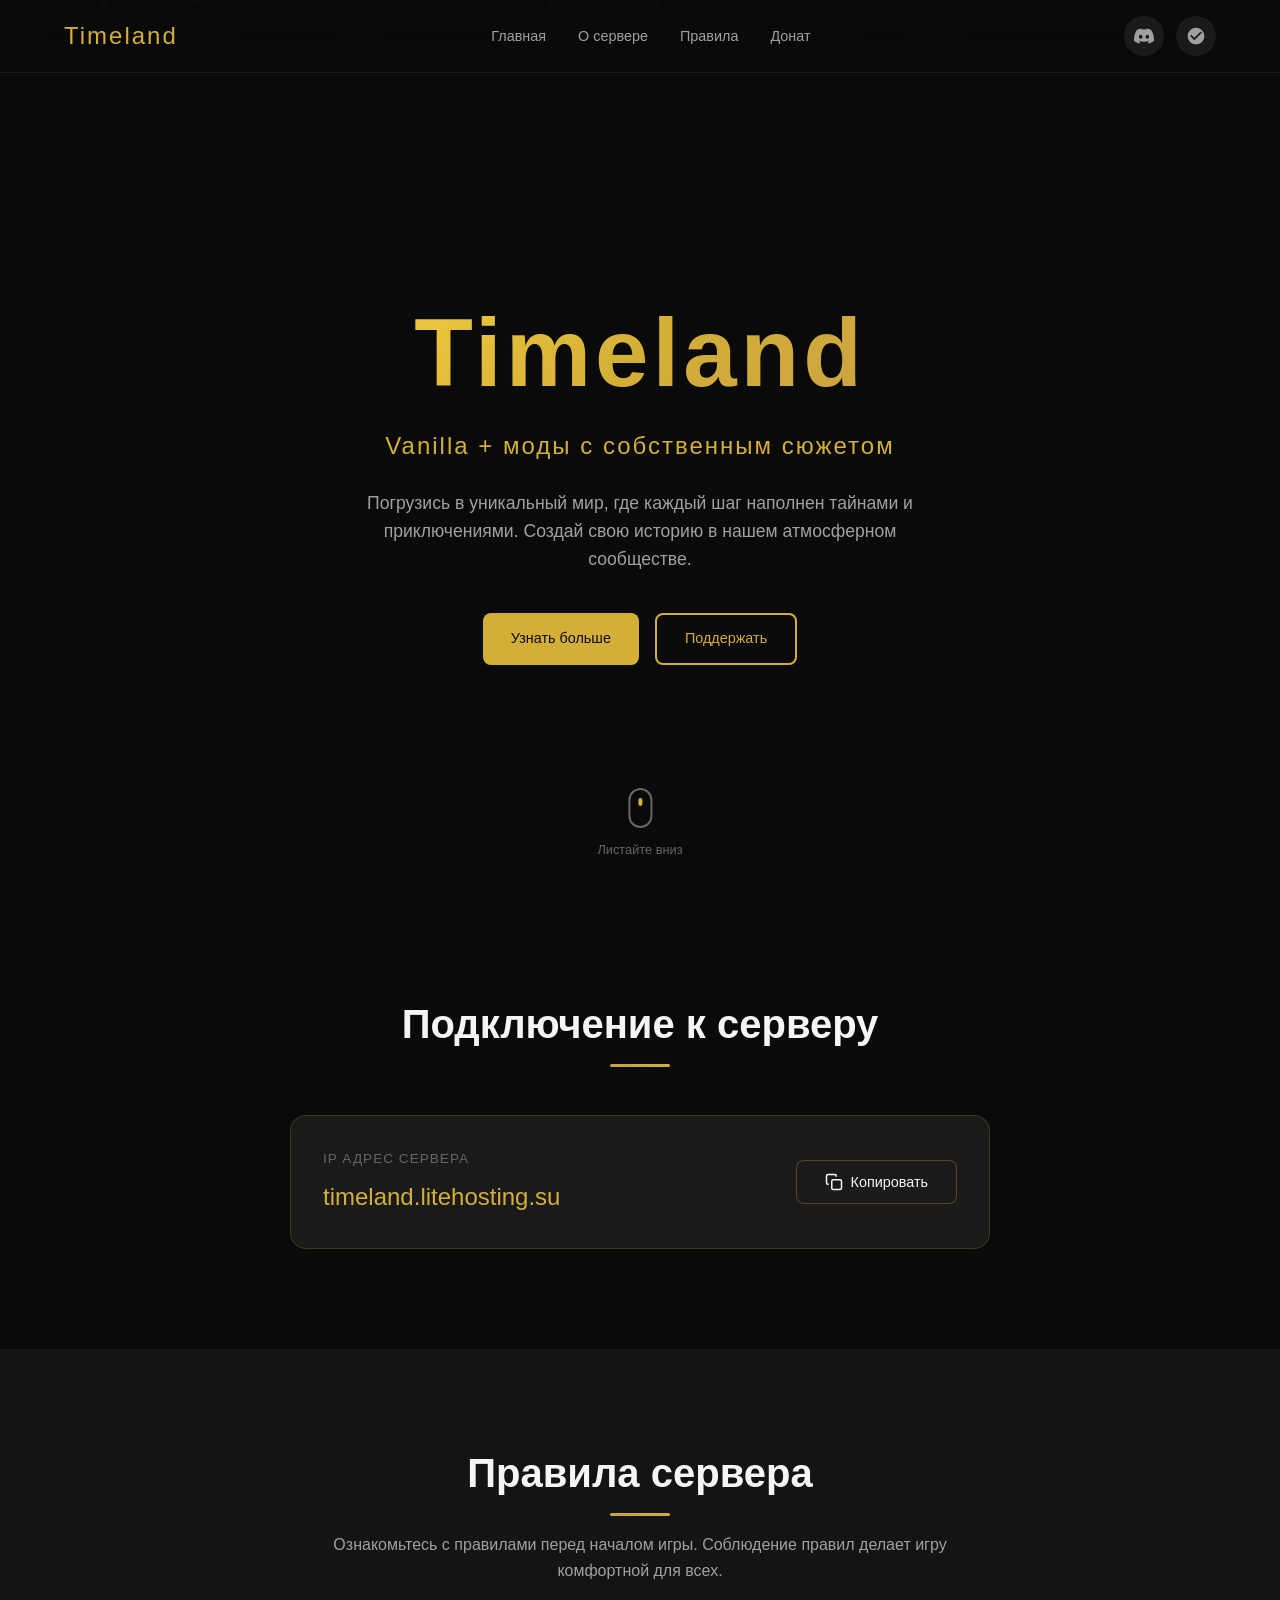
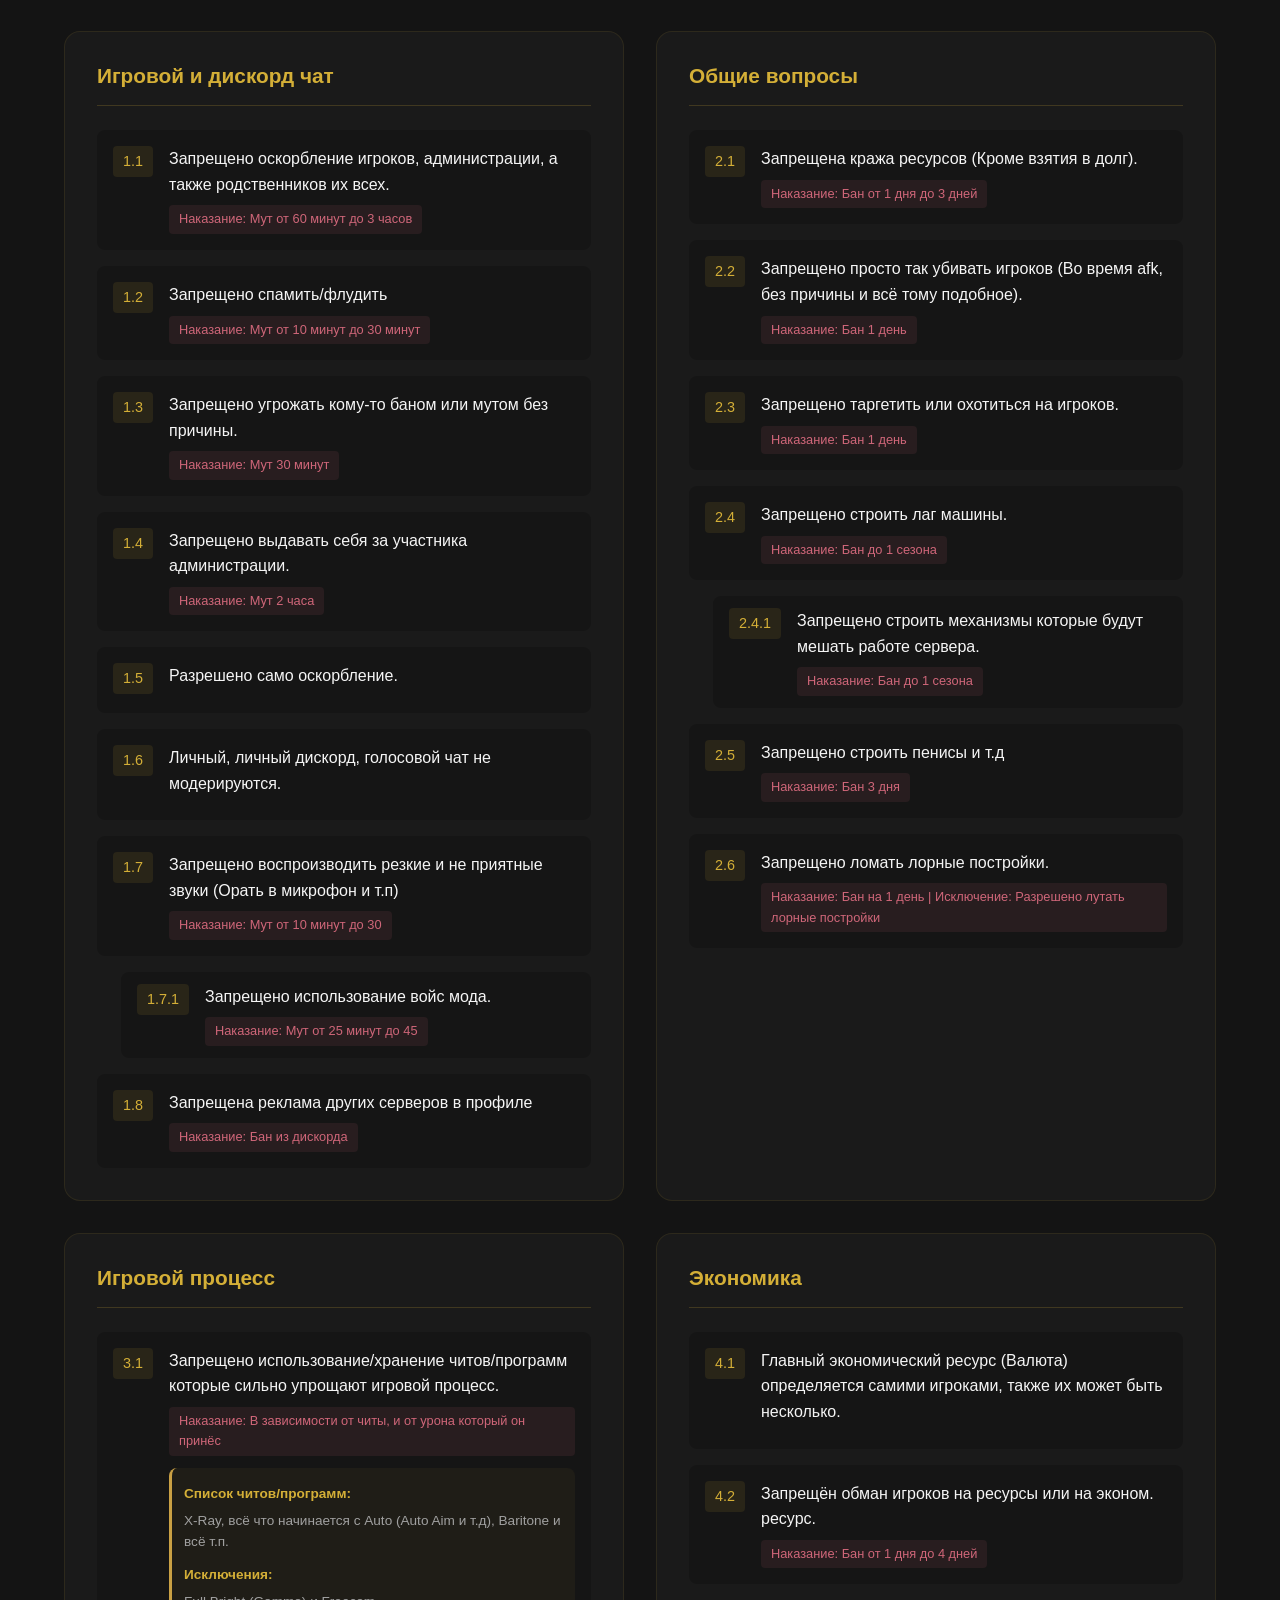
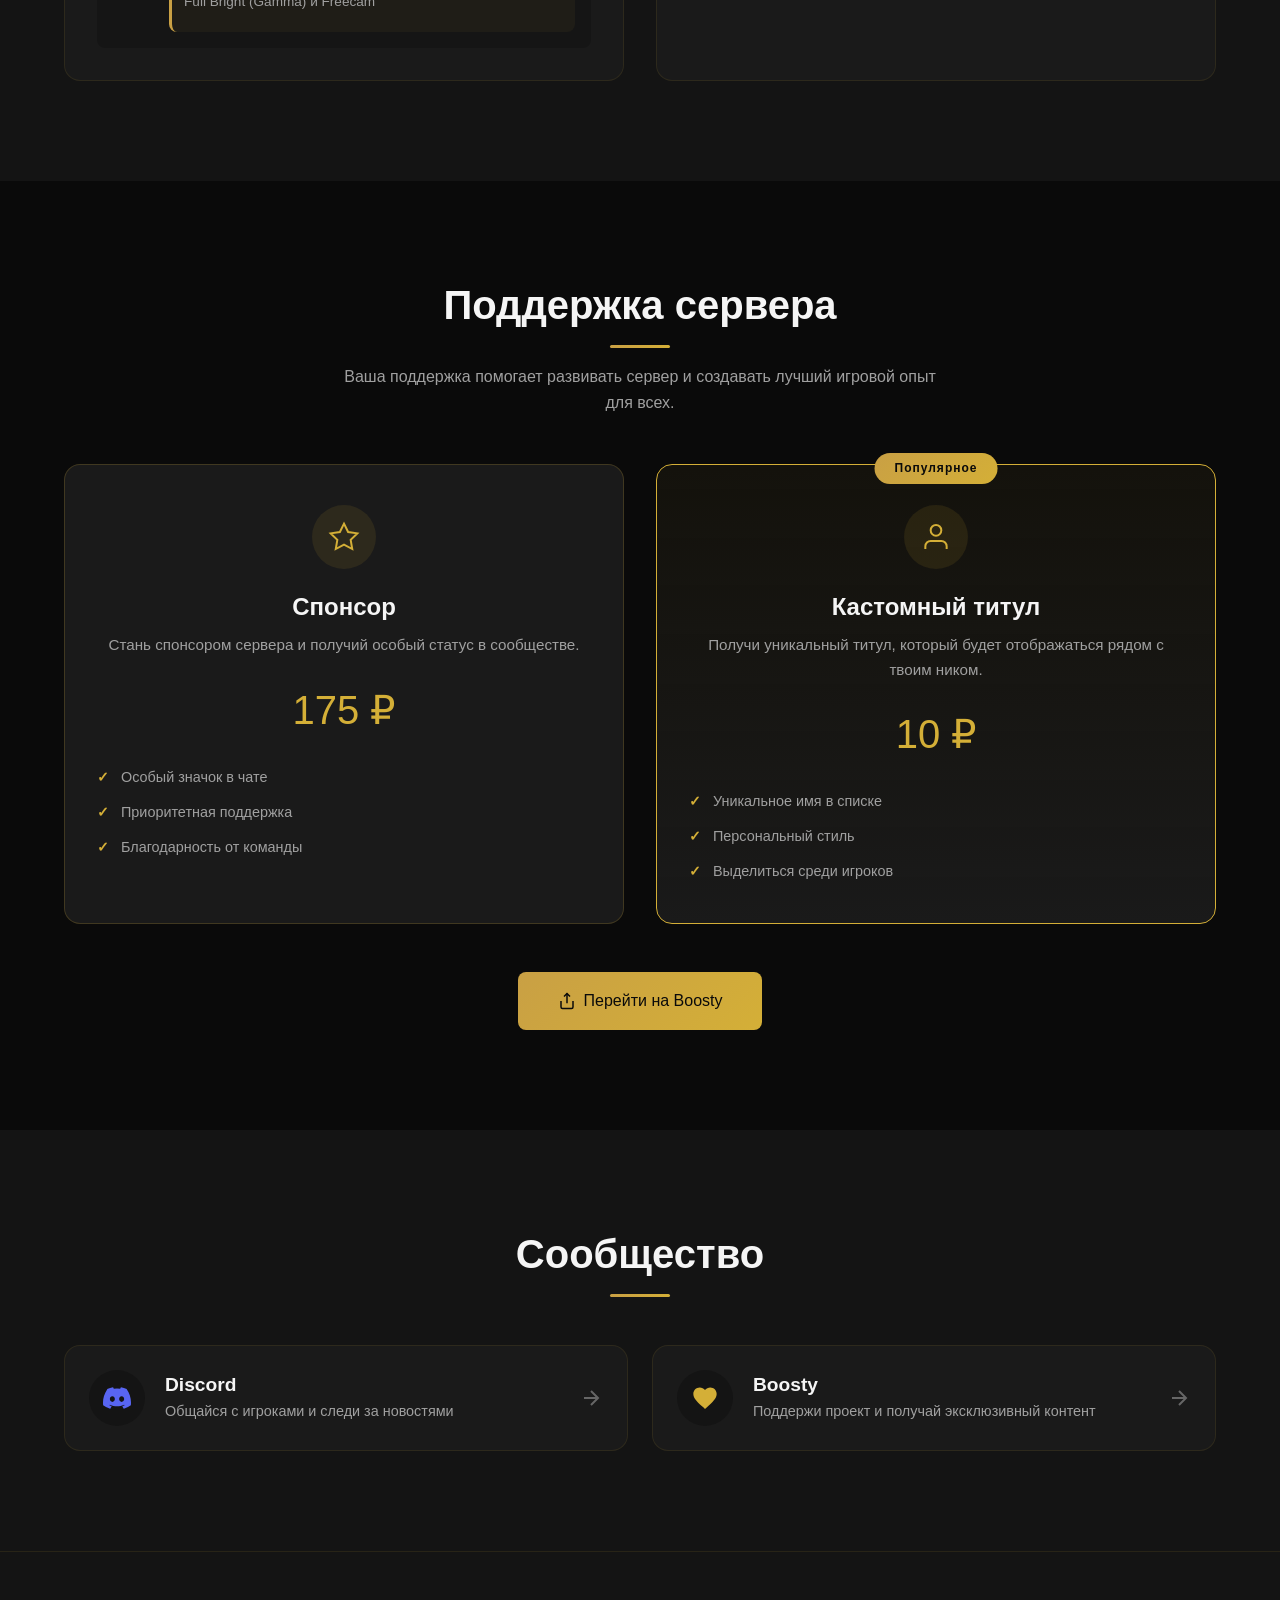
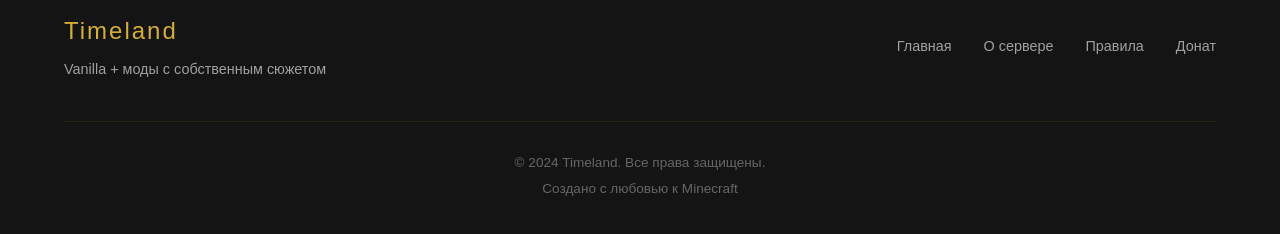
==== commit e5a70596: "feat(web): add Timeland landing page with rules, donations and socials" ====
--- a/index.html
+++ b/index.html
@@ -3,8 +3,7 @@
 <head>
     <meta charset="UTF-8">
     <meta name="viewport" content="width=device-width, initial-scale=1.0">
-    <meta name="description" content="Timeland - Minecraft сервер Vanilla+ с модами и собственным сюжетом.">
-    <title>Timeland - Minecraft Server</title>
+    <title>Timeland — Vanilla сервер с сюжетом</title>
     <link rel="stylesheet" href="styles.css">
 </head>
 <body>
@@ -12,237 +11,323 @@
     
     <header class="header">
         <nav class="nav">
-            <div class="nav-logo">
-                <span class="logo-text">TIMELAND</span>
-            </div>
-            <div class="nav-links">
-                <a href="#about" class="nav-link">О сервере</a>
-                <a href="#donate" class="nav-link">Донат</a>
-                <a href="#rules" class="nav-link">Правила</a>
-                <a href="https://discord.gg/2cwh6qDW" target="_blank" class="nav-link">Discord</a>
-                <a href="https://boosty.to/timelanddev/" target="_blank" class="nav-link">Boosty</a>
-            </div>
-            <div class="hamburger" id="hamburger">
+            <div class="logo">Timeland</div>
+            <ul class="nav-links">
+                <li><a href="#hero">Главная</a></li>
+                <li><a href="#about">О сервере</a></li>
+                <li><a href="#rules">Правила</a></li>
+                <li><a href="#donate">Донат</a></li>
+            </ul>
+            <div class="nav-social">
+                <a href="https://discord.gg/2cwh6qDW" target="_blank" class="social-btn discord-btn" aria-label="Discord">
+                    <svg viewBox="0 0 24 24" fill="currentColor"><path d="M20.317 4.37a19.791 19.791 0 0 0-4.885-1.515.074.074 0 0 0-.079.037c-.21.375-.444.864-.608 1.25a18.27 18.27 0 0 0-5.487 0 12.64 12.64 0 0 0-.617-1.25.077.077 0 0 0-.079-.037A19.736 19.736 0 0 0 3.677 4.37a.07.07 0 0 0-.032.027C.533 9.046-.32 13.58.099 18.057a.082.082 0 0 0 .031.057 19.9 19.9 0 0 0 5.993 3.03.078.078 0 0 0 .084-.028 14.09 14.09 0 0 0 1.226-1.994.076.076 0 0 0-.041-.106 13.107 13.107 0 0 1-1.872-.892.077.077 0 0 1-.008-.128 10.2 10.2 0 0 0 .372-.292.074.074 0 0 1 .077-.01c3.928 1.793 8.18 1.793 12.062 0a.074.074 0 0 1 .078.01c.12.098.246.198.373.292a.077.077 0 0 1-.006.127 12.299 12.299 0 0 1-1.873.892.077.077 0 0 0-.041.107c.36.698.772 1.362 1.225 1.993a.076.076 0 0 0 .084.028 19.839 19.839 0 0 0 6.002-3.03.077.077 0 0 0 .032-.054c.5-5.177-.838-9.674-3.549-13.66a.061.061 0 0 0-.031-.03zM8.02 15.33c-1.183 0-2.157-1.085-2.157-2.419 0-1.333.956-2.419 2.157-2.419 1.21 0 2.176 1.096 2.157 2.42 0 1.333-.956 2.418-2.157 2.418zm7.975 0c-1.183 0-2.157-1.085-2.157-2.419 0-1.333.955-2.419 2.157-2.419 1.21 0 2.176 1.096 2.157 2.42 0 1.333-.946 2.418-2.157 2.418z"/></svg>
+                </a>
+                <a href="https://boosty.to/timelanddev/" target="_blank" class="social-btn boosty-btn" aria-label="Boosty">
+                    <svg viewBox="0 0 24 24" fill="currentColor"><path d="M12 2C6.48 2 2 6.48 2 12s4.48 10 10 10 10-4.48 10-10S17.52 2 12 2zm-2 15l-5-5 1.41-1.41L10 14.17l7.59-7.59L19 8l-9 9z"/></svg>
+                </a>
+            </div>
+            <button class="hamburger" id="hamburger" aria-label="Меню">
                 <span></span>
                 <span></span>
                 <span></span>
-            </div>
+            </button>
         </nav>
     </header>
 
-    <section class="hero" id="home">
-        <div class="hero-bg"></div>
-        <div class="hero-content">
-            <h1 class="hero-title" data-text="TIMELAND">TIMELAND</h1>
-            <p class="hero-subtitle">Vanilla+ сервер с модами и собственным сюжетом</p>
-            <div class="hero-buttons">
-                <button class="btn btn-primary" onclick="copyIP()">
-                    <span class="btn-text">Копировать IP</span>
-                    <span class="btn-glow"></span>
-                </button>
-                <a href="#rules" class="btn btn-secondary">
-                    <span class="btn-text">Правила</span>
-                    <span class="btn-glow"></span>
-                </a>
-            </div>
-            <div class="scroll-indicator">
-                <div class="mouse">
-                    <div class="wheel"></div>
-                </div>
-            </div>
-        </div>
-    </section>
-
-    <section class="server-info" id="about">
-        <div class="container">
-            <div class="section-header">
-                <h2 class="section-title">Информация о сервере</h2>
-                <div class="section-divider"></div>
-            </div>
-            <div class="info-grid">
-                <div class="info-card" data-aos="fade-up">
-                    <div class="info-icon">🎮</div>
-                    <h3 class="info-title">IP адрес сервера</h3>
-                    <div class="ip-box" id="ipBox">
-                        <span class="ip-text">timeland.litehosting.su</span>
-                        <button class="copy-btn" onclick="copyIP()" title="Копировать IP">
-                            <svg width="20" height="20" viewBox="0 0 24 24" fill="none" stroke="currentColor" stroke-width="2">
-                                <rect x="9" y="9" width="13" height="13" rx="2" ry="2"></rect>
-                                <path d="M5 15H4a2 2 0 0 1-2-2V4a2 2 0 0 1 2-2h9a2 2 0 0 1 2 2v1"></path>
-                            </svg>
-                        </button>
-                    </div>
-                    <p class="info-description">Скопируй IP и подключайся к серверу</p>
-                </div>
-
-                <div class="info-card" data-aos="fade-up" data-aos-delay="100">
-                    <div class="info-icon">💬</div>
-                    <h3 class="info-title">Discord сервер</h3>
-                    <a href="https://discord.gg/2cwh6qDW" target="_blank" class="social-link discord-link">
-                        <span>Присоединиться</span>
-                        <svg width="20" height="20" viewBox="0 0 24 24" fill="currentColor">
-                            <path d="M20.317 4.37a19.791 19.791 0 0 0-4.885-1.515a.074.074 0 0 0-.079.037c-.21.375-.444.864-.608 1.25a18.27 18.27 0 0 0-5.487 0a12.64 12.64 0 0 0-.617-1.25a.077.077 0 0 0-.079-.037A19.736 19.736 0 0 0 3.677 4.37a.07.07 0 0 0-.032.027C.533 9.046-.32 13.58.099 18.057a.082.082 0 0 0 .031.057a19.9 19.9 0 0 0 5.993 3.03a.078.078 0 0 0 .084-.028a14.09 14.09 0 0 0 1.226-1.994a.076.076 0 0 0-.041-.106a13.107 13.107 0 0 1-1.872-.892a.077.077 0 0 1-.008-.128a10.2 10.2 0 0 0 .372-.292a.074.074 0 0 1 .077-.01c3.928 1.793 8.18 1.793 12.062 0a.074.074 0 0 1 .078.01c.12.098.246.198.373.292a.077.077 0 0 1-.006.127a12.299 12.299 0 0 1-1.873.892a.077.077 0 0 0-.041.107c.36.698.772 1.362 1.225 1.993a.076.076 0 0 0 .084.028a19.839 19.839 0 0 0 6.002-3.03a.077.077 0 0 0 .032-.054c.5-5.177-.838-9.674-3.549-13.66a.061.061 0 0 0-.031-.03zM8.02 15.33c-1.183 0-2.157-1.085-2.157-2.419c0-1.333.956-2.419 2.157-2.419c1.21 0 2.176 1.096 2.157 2.42c0 1.333-.956 2.418-2.157 2.418zm7.975 0c-1.183 0-2.157-1.085-2.157-2.419c0-1.333.955-2.419 2.157-2.419c1.21 0 2.176 1.096 2.157 2.42c0 1.333-.946 2.418-2.157 2.418z"/>
-                        </svg>
+    <main>
+        <section id="hero" class="hero">
+            <div class="hero-content">
+                <h1 class="hero-title">Timeland</h1>
+                <p class="hero-subtitle">Vanilla + моды с собственным сюжетом</p>
+                <p class="hero-description">Погрузись в уникальный мир, где каждый шаг наполнен тайнами и приключениями. Создай свою историю в нашем атмосферном сообществе.</p>
+                <div class="hero-cta">
+                    <a href="#about" class="btn btn-primary">Узнать больше</a>
+                    <a href="#donate" class="btn btn-secondary">Поддержать</a>
+                </div>
+            </div>
+            <div class="hero-scroll">
+                <div class="scroll-indicator"></div>
+                <span>Листайте вниз</span>
+            </div>
+        </section>
+
+        <section id="about" class="about">
+            <div class="container">
+                <h2 class="section-title">Подключение к серверу</h2>
+                <div class="ip-card">
+                    <div class="ip-info">
+                        <span class="ip-label">IP адрес сервера</span>
+                        <div class="ip-address" id="ip-address">timeland.litehosting.su</div>
+                    </div>
+                    <button class="btn btn-copy" id="copy-btn">
+                        <svg viewBox="0 0 24 24" fill="none" stroke="currentColor" stroke-width="2"><rect x="9" y="9" width="13" height="13" rx="2" ry="2"></rect><path d="M5 15H4a2 2 0 0 1-2-2V4a2 2 0 0 1 2-2h9a2 2 0 0 1 2 2v1"></path></svg>
+                        <span>Копировать</span>
+                    </button>
+                </div>
+                <div class="notification" id="notification">IP скопирован!</div>
+            </div>
+        </section>
+
+        <section id="rules" class="rules">
+            <div class="container">
+                <h2 class="section-title">Правила сервера</h2>
+                <p class="rules-intro">Ознакомьтесь с правилами перед началом игры. Соблюдение правил делает игру комфортной для всех.</p>
+                
+                <div class="rules-grid">
+                    <div class="rules-category">
+                        <h3 class="rules-category-title">Игровой и дискорд чат</h3>
+                        <ul class="rules-list">
+                            <li class="rule-item">
+                                <span class="rule-number">1.1</span>
+                                <div class="rule-content">
+                                    <p>Запрещено оскорбление игроков, администрации, а также родственников их всех.</p>
+                                    <span class="rule-punishment">Наказание: Мут от 60 минут до 3 часов</span>
+                                </div>
+                            </li>
+                            <li class="rule-item">
+                                <span class="rule-number">1.2</span>
+                                <div class="rule-content">
+                                    <p>Запрещено спамить/флудить</p>
+                                    <span class="rule-punishment">Наказание: Мут от 10 минут до 30 минут</span>
+                                </div>
+                            </li>
+                            <li class="rule-item">
+                                <span class="rule-number">1.3</span>
+                                <div class="rule-content">
+                                    <p>Запрещено угрожать кому-то баном или мутом без причины.</p>
+                                    <span class="rule-punishment">Наказание: Мут 30 минут</span>
+                                </div>
+                            </li>
+                            <li class="rule-item">
+                                <span class="rule-number">1.4</span>
+                                <div class="rule-content">
+                                    <p>Запрещено выдавать себя за участника администрации.</p>
+                                    <span class="rule-punishment">Наказание: Мут 2 часа</span>
+                                </div>
+                            </li>
+                            <li class="rule-item">
+                                <span class="rule-number">1.5</span>
+                                <div class="rule-content">
+                                    <p>Разрешено само оскорбление.</p>
+                                </div>
+                            </li>
+                            <li class="rule-item">
+                                <span class="rule-number">1.6</span>
+                                <div class="rule-content">
+                                    <p>Личный, личный дискорд, голосовой чат не модерируются.</p>
+                                </div>
+                            </li>
+                            <li class="rule-item">
+                                <span class="rule-number">1.7</span>
+                                <div class="rule-content">
+                                    <p>Запрещено воспроизводить резкие и не приятные звуки (Орать в микрофон и т.п)</p>
+                                    <span class="rule-punishment">Наказание: Мут от 10 минут до 30</span>
+                                </div>
+                            </li>
+                            <li class="rule-item sub-rule">
+                                <span class="rule-number">1.7.1</span>
+                                <div class="rule-content">
+                                    <p>Запрещено использование войс мода.</p>
+                                    <span class="rule-punishment">Наказание: Мут от 25 минут до 45</span>
+                                </div>
+                            </li>
+                            <li class="rule-item">
+                                <span class="rule-number">1.8</span>
+                                <div class="rule-content">
+                                    <p>Запрещена реклама других серверов в профиле</p>
+                                    <span class="rule-punishment">Наказание: Бан из дискорда</span>
+                                </div>
+                            </li>
+                        </ul>
+                    </div>
+
+                    <div class="rules-category">
+                        <h3 class="rules-category-title">Общие вопросы</h3>
+                        <ul class="rules-list">
+                            <li class="rule-item">
+                                <span class="rule-number">2.1</span>
+                                <div class="rule-content">
+                                    <p>Запрещена кража ресурсов (Кроме взятия в долг).</p>
+                                    <span class="rule-punishment">Наказание: Бан от 1 дня до 3 дней</span>
+                                </div>
+                            </li>
+                            <li class="rule-item">
+                                <span class="rule-number">2.2</span>
+                                <div class="rule-content">
+                                    <p>Запрещено просто так убивать игроков (Во время afk, без причины и всё тому подобное).</p>
+                                    <span class="rule-punishment">Наказание: Бан 1 день</span>
+                                </div>
+                            </li>
+                            <li class="rule-item">
+                                <span class="rule-number">2.3</span>
+                                <div class="rule-content">
+                                    <p>Запрещено таргетить или охотиться на игроков.</p>
+                                    <span class="rule-punishment">Наказание: Бан 1 день</span>
+                                </div>
+                            </li>
+                            <li class="rule-item">
+                                <span class="rule-number">2.4</span>
+                                <div class="rule-content">
+                                    <p>Запрещено строить лаг машины.</p>
+                                    <span class="rule-punishment">Наказание: Бан до 1 сезона</span>
+                                </div>
+                            </li>
+                            <li class="rule-item sub-rule">
+                                <span class="rule-number">2.4.1</span>
+                                <div class="rule-content">
+                                    <p>Запрещено строить механизмы которые будут мешать работе сервера.</p>
+                                    <span class="rule-punishment">Наказание: Бан до 1 сезона</span>
+                                </div>
+                            </li>
+                            <li class="rule-item">
+                                <span class="rule-number">2.5</span>
+                                <div class="rule-content">
+                                    <p>Запрещено строить пенисы и т.д</p>
+                                    <span class="rule-punishment">Наказание: Бан 3 дня</span>
+                                </div>
+                            </li>
+                            <li class="rule-item">
+                                <span class="rule-number">2.6</span>
+                                <div class="rule-content">
+                                    <p>Запрещено ломать лорные постройки.</p>
+                                    <span class="rule-punishment">Наказание: Бан на 1 день | Исключение: Разрешено лутать лорные постройки</span>
+                                </div>
+                            </li>
+                        </ul>
+                    </div>
+
+                    <div class="rules-category">
+                        <h3 class="rules-category-title">Игровой процесс</h3>
+                        <ul class="rules-list">
+                            <li class="rule-item">
+                                <span class="rule-number">3.1</span>
+                                <div class="rule-content">
+                                    <p>Запрещено использование/хранение читов/программ которые сильно упрощают игровой процесс.</p>
+                                    <span class="rule-punishment">Наказание: В зависимости от читы, и от урона который он принёс</span>
+                                    <div class="rule-exceptions">
+                                        <strong>Список читов/программ:</strong>
+                                        <p>X-Ray, всё что начинается с Auto (Auto Aim и т.д), Baritone и всё т.п.</p>
+                                        <strong>Исключения:</strong>
+                                        <p>Full Bright (Gamma) и Freecam</p>
+                                    </div>
+                                </div>
+                            </li>
+                        </ul>
+                    </div>
+
+                    <div class="rules-category">
+                        <h3 class="rules-category-title">Экономика</h3>
+                        <ul class="rules-list">
+                            <li class="rule-item">
+                                <span class="rule-number">4.1</span>
+                                <div class="rule-content">
+                                    <p>Главный экономический ресурс (Валюта) определяется самими игроками, также их может быть несколько.</p>
+                                </div>
+                            </li>
+                            <li class="rule-item">
+                                <span class="rule-number">4.2</span>
+                                <div class="rule-content">
+                                    <p>Запрещён обман игроков на ресурсы или на эконом. ресурс.</p>
+                                    <span class="rule-punishment">Наказание: Бан от 1 дня до 4 дней</span>
+                                </div>
+                            </li>
+                        </ul>
+                    </div>
+                </div>
+            </div>
+        </section>
+
+        <section id="donate" class="donate">
+            <div class="container">
+                <h2 class="section-title">Поддержка сервера</h2>
+                <p class="donate-intro">Ваша поддержка помогает развивать сервер и создавать лучший игровой опыт для всех.</p>
+                <div class="donate-grid">
+                    <div class="donate-card">
+                        <div class="donate-icon">
+                            <svg viewBox="0 0 24 24" fill="none" stroke="currentColor" stroke-width="1.5"><path d="M12 2l3.09 6.26L22 9.27l-5 4.87 1.18 6.88L12 17.77l-6.18 3.25L7 14.14 2 9.27l6.91-1.01L12 2z"></path></svg>
+                        </div>
+                        <h3 class="donate-title">Спонсор</h3>
+                        <p class="donate-description">Стань спонсором сервера и получий особый статус в сообществе.</p>
+                        <div class="donate-price">175 ₽</div>
+                        <ul class="donate-features">
+                            <li>Особый значок в чате</li>
+                            <li>Приоритетная поддержка</li>
+                            <li>Благодарность от команды</li>
+                        </ul>
+                    </div>
+                    <div class="donate-card featured">
+                        <div class="donate-badge">Популярное</div>
+                        <div class="donate-icon">
+                            <svg viewBox="0 0 24 24" fill="none" stroke="currentColor" stroke-width="1.5"><path d="M20 21v-2a4 4 0 0 0-4-4H8a4 4 0 0 0-4 4v2"></path><circle cx="12" cy="7" r="4"></circle></svg>
+                        </div>
+                        <h3 class="donate-title">Кастомный титул</h3>
+                        <p class="donate-description">Получи уникальный титул, который будет отображаться рядом с твоим ником.</p>
+                        <div class="donate-price">10 ₽</div>
+                        <ul class="donate-features">
+                            <li>Уникальное имя в списке</li>
+                            <li>Персональный стиль</li>
+                            <li>Выделиться среди игроков</li>
+                        </ul>
+                    </div>
+                </div>
+                <div class="donate-links">
+                    <a href="https://boosty.to/timelanddev/" target="_blank" class="btn btn-donate">
+                        <svg viewBox="0 0 24 24" fill="none" stroke="currentColor" stroke-width="2"><path d="M4 12v8a2 2 0 0 0 2 2h12a2 2 0 0 0 2-2v-8"></path><polyline points="16 6 12 2 8 6"></polyline><line x1="12" y1="2" x2="12" y2="15"></line></svg>
+                        Перейти на Boosty
                     </a>
-                    <p class="info-description">Общайся с игроками в нашем Discord</p>
-                </div>
-
-                <div class="info-card" data-aos="fade-up" data-aos-delay="200">
-                    <div class="info-icon">💰</div>
-                    <h3 class="info-title">Поддержать проект</h3>
-                    <a href="https://boosty.to/timelanddev/" target="_blank" class="social-link boosty-link">
-                        <span>Boosty</span>
-                        <svg width="20" height="20" viewBox="0 0 24 24" fill="none" stroke="currentColor" stroke-width="2">
-                            <path d="M7 17L17 7M17 7H8M17 7V16"/>
-                        </svg>
+                </div>
+            </div>
+        </section>
+
+        <section class="social-section">
+            <div class="container">
+                <h2 class="section-title">Сообщество</h2>
+                <div class="social-grid">
+                    <a href="https://discord.gg/2cwh6qDW" target="_blank" class="social-card discord">
+                        <div class="social-icon">
+                            <svg viewBox="0 0 24 24" fill="currentColor"><path d="M20.317 4.37a19.791 19.791 0 0 0-4.885-1.515.074.074 0 0 0-.079.037c-.21.375-.444.864-.608 1.25a18.27 18.27 0 0 0-5.487 0 12.64 12.64 0 0 0-.617-1.25.077.077 0 0 0-.079-.037A19.736 19.736 0 0 0 3.677 4.37a.07.07 0 0 0-.032.027C.533 9.046-.32 13.58.099 18.057a.082.082 0 0 0 .031.057 19.9 19.9 0 0 0 5.993 3.03.078.078 0 0 0 .084-.028 14.09 14.09 0 0 0 1.226-1.994.076.076 0 0 0-.041-.106 13.107 13.107 0 0 1-1.872-.892.077.077 0 0 1-.008-.128 10.2 10.2 0 0 0 .372-.292.074.074 0 0 1 .077-.01c3.928 1.793 8.18 1.793 12.062 0a.074.074 0 0 1 .078.01c.12.098.246.198.373.292a.077.077 0 0 1-.006.127 12.299 12.299 0 0 1-1.873.892.077.077 0 0 0-.041.107c.36.698.772 1.362 1.225 1.993a.076.076 0 0 0 .084.028 19.839 19.839 0 0 0 6.002-3.03.077.077 0 0 0 .032-.054c.5-5.177-.838-9.674-3.549-13.66a.061.061 0 0 0-.031-.03zM8.02 15.33c-1.183 0-2.157-1.085-2.157-2.419 0-1.333.956-2.419 2.157-2.419 1.21 0 2.176 1.096 2.157 2.42 0 1.333-.956 2.418-2.157 2.418zm7.975 0c-1.183 0-2.157-1.085-2.157-2.419 0-1.333.955-2.419 2.157-2.419 1.21 0 2.176 1.096 2.157 2.42 0 1.333-.946 2.418-2.157 2.418z"/></svg>
+                        </div>
+                        <div class="social-info">
+                            <h3>Discord</h3>
+                            <p>Общайся с игроками и следи за новостями</p>
+                        </div>
+                        <svg class="social-arrow" viewBox="0 0 24 24" fill="none" stroke="currentColor" stroke-width="2"><path d="M5 12h14M12 5l7 7-7 7"></path></svg>
                     </a>
-                    <p class="info-description">Помоги развитию сервера</p>
-                </div>
-            </div>
-        </div>
-    </section>
-
-    <section class="donate" id="donate">
-        <div class="container">
-            <div class="section-header">
-                <h2 class="section-title">Донат и Спонсорство</h2>
-                <div class="section-divider"></div>
-                <p class="section-description">Стань частью нашей истории и поддержи сервер</p>
-            </div>
-            <div class="donate-grid">
-                <div class="donate-card" data-aos="zoom-in">
-                    <div class="donate-badge">Спонсор</div>
-                    <div class="donate-icon">💎</div>
-                    <h3 class="donate-title">Спонсор</h3>
-                    <div class="donate-price">
-                        <span class="price-amount">175</span>
-                        <span class="price-currency">₽</span>
-                    </div>
-                    <ul class="donate-features">
-                        <li>✨ Поддержка развития сервера</li>
-                        <li>🌟 Особый статус в сообществе</li>
-                        <li>📜 Доступ к эксклюзивным новостям</li>
-                    </ul>
-                    <a href="https://boosty.to/timelanddev/" target="_blank" class="btn btn-donate">
-                        <span class="btn-text">Купить</span>
-                        <span class="btn-glow"></span>
+                    <a href="https://boosty.to/timelanddev/" target="_blank" class="social-card boosty">
+                        <div class="social-icon">
+                            <svg viewBox="0 0 24 24" fill="currentColor"><path d="M12 21.35l-1.45-1.32C5.4 15.36 2 12.28 2 8.5 2 5.42 4.42 3 7.5 3c1.74 0 3.41.81 4.5 2.09C13.09 3.81 14.76 3 16.5 3 19.58 3 22 5.42 22 8.5c0 3.78-3.4 6.86-8.55 11.54L12 21.35z"/></svg>
+                        </div>
+                        <div class="social-info">
+                            <h3>Boosty</h3>
+                            <p>Поддержи проект и получай эксклюзивный контент</p>
+                        </div>
+                        <svg class="social-arrow" viewBox="0 0 24 24" fill="none" stroke="currentColor" stroke-width="2"><path d="M5 12h14M12 5l7 7-7 7"></path></svg>
                     </a>
                 </div>
-
-                <div class="donate-card" data-aos="zoom-in" data-aos-delay="100">
-                    <div class="donate-icon">🏷️</div>
-                    <h3 class="donate-title">Кастомный титул</h3>
-                    <div class="donate-price">
-                        <span class="price-amount">10</span>
-                        <span class="price-currency">₽</span>
-                    </div>
-                    <ul class="donate-features">
-                        <li>📝 Свой уникальный титул</li>
-                        <li>🎯 Персонализация персонажа</li>
-                        <li>💎 Неограниченная фантазия</li>
-                    </ul>
-                    <a href="https://boosty.to/timelanddev/" target="_blank" class="btn btn-donate">
-                        <span class="btn-text">Купить</span>
-                        <span class="btn-glow"></span>
-                    </a>
-                </div>
-            </div>
-        </div>
-    </section>
-
-    <section class="rules" id="rules">
-        <div class="container">
-            <div class="section-header">
-                <h2 class="section-title">Правила сервера</h2>
-                <div class="section-divider"></div>
-            </div>
-            <div class="rules-container">
-                <div class="rules-category" data-aos="fade-up">
-                    <h3 class="category-title">1. Игровой и дискорд чат</h3>
-                    <ul class="rules-list">
-                        <li><span>1.1</span> Запрещено оскорбление игроков, администрации, а также родственников их всех. <br><small>Наказание: Мут от 60 минут до 3 часов.</small></li>
-                        <li><span>1.2</span> Запрещено спамить/флудить <br><small>Наказание: Мут от 10 минут до 30 минут.</small></li>
-                        <li><span>1.3</span> Запрещено угрожать кому то баном или мутом без причины. <br><small>Наказание: Мут 30 минут.</small></li>
-                        <li><span>1.4</span> Запрещено выдавать себя за участника администрации. <br><small>Наказание: Мут 2 часа.</small></li>
-                        <li><span>1.5</span> Разрешено само оскорбление.</li>
-                        <li><span>1.6</span> Личный, личный дискорд, голосовой чат не модерируются.</li>
-                        <li><span>1.7</span> Запрещено воспроизводить резкие и не приятные звуки (Орать в микрофон и т.п) <br><small>Наказание: Мут от 10 минут до 30.</small></li>
-                        <li><span>1.7.1</span> Запрещено использование войс мода. <br><small>Наказание: Мут от 25 минут до 45.</small></li>
-                        <li><span>1.8</span> Запрещена реклама других серверов в профиле <br><small>Наказание: Бан из дск</small></li>
-                    </ul>
-                </div>
-
-                <div class="rules-category" data-aos="fade-up">
-                    <h3 class="category-title">2. Общие вопросы</h3>
-                    <ul class="rules-list">
-                        <li><span>2.1</span> Запрещена кража ресурсов (Кроме взятия в долг). <br><small>Наказание: Бан от 1 дня до 3 дней.</small></li>
-                        <li><span>2.2</span> Запрещено просто так убивать игроков (Во время афк, без причины и всё тому подобное). <br><small>Наказание: Бан 1 день.</small></li>
-                        <li><span>2.3</span> Запрещено таргетить или охотится на игроков. <br><small>Наказание: Бан 1 день.</small></li>
-                        <li><span>2.4</span> Запрещено строить лаг машины. <br><small>Наказание: Бан до 1 сезона.</small></li>
-                        <li><span>2.4.1</span> Запрещено строить механизмы которые будут мешать работе сервера. <br><small>Наказание: Бан до 1 сезона.</small></li>
-                        <li><span>2.5</span> Запрещено строить пенисы и т.д <br><small>Наказание: Бан 3 дня</small></li>
-                        <li><span>2.6</span> Запрещено ломать лорные постройки. <br><small>Наказание: Бан на 1 день | Исключение: Разрешено ЛУТАТЬ лорные постройки.</small></li>
-                    </ul>
-                </div>
-
-                <div class="rules-category" data-aos="fade-up">
-                    <h3 class="category-title">3. Игровой процесс</h3>
-                    <ul class="rules-list">
-                        <li><span>3.1</span> Запрещено использование/хранение читов/программ которые сильно упрощают игровой процесс. <br><small>Наказание: В зависимости от чита, и от урона который он принёс.</small> <br>
-                            <small>Список читов/программ: X-Ray, всё что начинается с Auto (Auto Aim и т.д), Baritone и всё т.п.</small> <br>
-                            <small>Исключения: Full Bright (Gamma) и Freecam</small>
-                        </li>
-                    </ul>
-                </div>
-
-                <div class="rules-category" data-aos="fade-up">
-                    <h3 class="category-title">4. Экономика</h3>
-                    <ul class="rules-list">
-                        <li><span>4.1</span> Главный экономический ресурс (Валюта) определяется самими игроками, также их может быть несколько.</li>
-                        <li><span>4.2</span> Запрещён обман игроков на ресурсы или на эконом. ресурс. <br><small>Наказание: Бан от 1 дня до 4 дней.</small></li>
-                    </ul>
-                </div>
-            </div>
-        </div>
-    </section>
+            </div>
+        </section>
+    </main>
 
     <footer class="footer">
         <div class="container">
             <div class="footer-content">
-                <div class="footer-section">
-                    <h3 class="footer-title">TIMELAND</h3>
-                    <p class="footer-text">Vanilla+ сервер с уникальным сюжетом</p>
-                </div>
-                <div class="footer-section">
-                    <h4 class="footer-heading">Навигация</h4>
-                    <ul class="footer-links">
-                        <li><a href="#home">Главная</a></li>
-                        <li><a href="#about">О сервере</a></li>
-                        <li><a href="#donate">Донат</a></li>
-                        <li><a href="#rules">Правила</a></li>
-                    </ul>
-                </div>
-                <div class="footer-section">
-                    <h4 class="footer-heading">Сообщество</h4>
-                    <ul class="footer-links">
-                        <li><a href="https://discord.gg/2cwh6qDW" target="_blank">Discord</a></li>
-                        <li><a href="https://boosty.to/timelanddev/" target="_blank">Boosty</a></li>
-                    </ul>
-                </div>
-                <div class="footer-section">
-                    <h4 class="footer-heading">Подключение</h4>
-                    <p class="footer-ip">timeland.litehosting.su</p>
+                <div class="footer-brand">
+                    <div class="logo">Timeland</div>
+                    <p>Vanilla + моды с собственным сюжетом</p>
+                </div>
+                <div class="footer-links">
+                    <a href="#hero">Главная</a>
+                    <a href="#about">О сервере</a>
+                    <a href="#rules">Правила</a>
+                    <a href="#donate">Донат</a>
                 </div>
             </div>
             <div class="footer-bottom">
                 <p>&copy; 2024 Timeland. Все права защищены.</p>
+                <p>Создано с любовью к Minecraft</p>
             </div>
         </div>
     </footer>
-
-    <div class="notification" id="notification">
-        <span id="notificationText">IP адрес скопирован!</span>
-    </div>
 
     <script src="script.js"></script>
 </body>
--- a/styles.css
+++ b/styles.css
@@ -1,38 +1,65 @@
-:root {
-    --black: #1a1a1a;
-    --dark: #0a0a0a;
-    --gold: #d4af37;
-    --gold-light: #f4d03f;
-    --gold-dark: #c9a044;
-    --text-light: #ffffff;
-    --text-gray: #b0b0b0;
-    --glow: rgba(212, 175, 55, 0.3);
-}
-
 * {
     margin: 0;
     padding: 0;
     box-sizing: border-box;
 }
 
+:root {
+    --bg-primary: #0a0a0a;
+    --bg-secondary: #141414;
+    --bg-card: #1a1a1a;
+    --bg-hover: #222222;
+    --text-primary: #f5f5f5;
+    --text-secondary: #a0a0a0;
+    --text-muted: #666666;
+    --gold-light: #f4d03f;
+    --gold-main: #d4af37;
+    --gold-dark: #c9a044;
+    --gold-dim: #8b7355;
+    --accent: #d4af37;
+    --error: #cf6679;
+    --success: #4caf50;
+    --font-primary: 'Arial Black', 'Arial', sans-serif;
+    --font-secondary: 'Arial', sans-serif;
+    --transition: 0.3s ease;
+    --border-radius: 8px;
+    --border-radius-lg: 16px;
+}
+
 html {
     scroll-behavior: smooth;
 }
 
 body {
-    font-family: 'Arial Black', Gadget, sans-serif;
-    background-color: var(--dark);
-    color: var(--text-light);
+    font-family: var(--font-secondary);
+    background-color: var(--bg-primary);
+    color: var(--text-primary);
+    line-height: 1.6;
     overflow-x: hidden;
-    line-height: 1.6;
+}
+
+h1, h2, h3, h4 {
+    font-family: var(--font-primary);
+    font-weight: 900;
+    line-height: 1.2;
+}
+
+a {
+    color: inherit;
+    text-decoration: none;
+}
+
+ul {
+    list-style: none;
 }
 
 .container {
     max-width: 1200px;
     margin: 0 auto;
-    padding: 0 20px;
-}
-
+    padding: 0 24px;
+}
+
+/* Particles Background */
 .particles {
     position: fixed;
     top: 0;
@@ -40,534 +67,901 @@
     width: 100%;
     height: 100%;
     pointer-events: none;
-    z-index: 1;
+    z-index: 0;
+    overflow: hidden;
 }
 
 .particle {
     position: absolute;
-    width: 2px;
-    height: 2px;
-    background: var(--gold);
+    width: 4px;
+    height: 4px;
+    background: var(--gold-dim);
     border-radius: 50%;
     opacity: 0.3;
-    animation: float 20s infinite linear;
+    animation: float 15s infinite ease-in-out;
 }
 
 @keyframes float {
-    0% {
-        transform: translateY(100vh) translateX(0);
+    0%, 100% {
+        transform: translateY(100vh) rotate(0deg);
         opacity: 0;
     }
-    10% { opacity: 0.3; }
-    90% { opacity: 0.3; }
+    10% {
+        opacity: 0.3;
+    }
+    90% {
+        opacity: 0.3;
+    }
     100% {
-        transform: translateY(-10vh) translateX(50px);
+        transform: translateY(-100vh) rotate(720deg);
         opacity: 0;
     }
 }
 
+/* Header */
 .header {
     position: fixed;
     top: 0;
     left: 0;
-    width: 100%;
+    right: 0;
     z-index: 1000;
-    background: rgba(10, 10, 10, 0.9);
-    backdrop-filter: blur(10px);
+    background: rgba(10, 10, 10, 0.8);
+    backdrop-filter: blur(20px);
     border-bottom: 1px solid rgba(212, 175, 55, 0.1);
-    transition: all 0.5s ease;
+    transition: var(--transition);
 }
 
 .nav {
+    display: flex;
+    align-items: center;
+    justify-content: space-between;
+    padding: 16px 24px;
     max-width: 1200px;
     margin: 0 auto;
-    display: flex;
-    justify-content: space-between;
-    align-items: center;
-    padding: 1rem 2rem;
-}
-
-.nav-logo .logo-text {
+}
+
+.logo {
+    font-family: var(--font-primary);
     font-size: 1.5rem;
-    font-weight: 900;
-    color: var(--gold);
-    letter-spacing: 1px;
-    text-shadow: 0 0 15px var(--glow);
+    color: var(--gold-main);
+    letter-spacing: 2px;
 }
 
 .nav-links {
     display: flex;
-    gap: 2rem;
-    align-items: center;
-}
-
-.nav-link {
-    color: var(--text-light);
-    text-decoration: none;
-    font-weight: 400;
+    gap: 32px;
+}
+
+.nav-links a {
     font-size: 0.9rem;
-    transition: all 0.3s ease;
+    color: var(--text-secondary);
+    transition: var(--transition);
     position: relative;
-    text-transform: uppercase;
-    letter-spacing: 1px;
-}
-
-.nav-link:hover {
-    color: var(--gold);
+}
+
+.nav-links a::after {
+    content: '';
+    position: absolute;
+    bottom: -4px;
+    left: 0;
+    width: 0;
+    height: 2px;
+    background: var(--gold-main);
+    transition: var(--transition);
+}
+
+.nav-links a:hover {
+    color: var(--text-primary);
+}
+
+.nav-links a:hover::after {
+    width: 100%;
+}
+
+.nav-social {
+    display: flex;
+    gap: 12px;
+}
+
+.social-btn {
+    width: 40px;
+    height: 40px;
+    display: flex;
+    align-items: center;
+    justify-content: center;
+    border-radius: 50%;
+    background: var(--bg-card);
+    color: var(--text-secondary);
+    transition: var(--transition);
+}
+
+.social-btn svg {
+    width: 20px;
+    height: 20px;
+}
+
+.social-btn:hover {
+    background: var(--gold-main);
+    color: var(--bg-primary);
+    transform: translateY(-2px);
 }
 
 .hamburger {
     display: none;
     flex-direction: column;
-    cursor: pointer;
     gap: 5px;
-}
-
-.hamburger span {
-    width: 25px;
-    height: 2px;
-    background: var(--gold);
-    transition: all 0.3s ease;
-}
-
-.hero {
-    position: relative;
-    height: 100vh;
-    display: flex;
-    align-items: center;
-    justify-content: center;
-    overflow: hidden;
-}
-
-.hero-bg {
-    position: absolute;
-    top: 0;
-    left: 0;
-    width: 100%;
-    height: 120%;
-    background: linear-gradient(to bottom, rgba(10, 10, 10, 0.7), var(--dark)),
-                url('https://images.unsplash.com/photo-1627163439134-7a8c47ee80c7?q=80&w=2000&auto=format&fit=crop');
-    background-size: cover;
-    background-position: center;
-    z-index: -1;
-}
-
-.hero-content {
-    text-align: center;
-    z-index: 10;
-    max-width: 800px;
-    padding: 0 20px;
-}
-
-.hero-title {
-    font-size: clamp(3rem, 10vw, 6rem);
-    margin-bottom: 1rem;
-    color: var(--gold);
-    letter-spacing: 5px;
-    text-shadow: 0 0 30px rgba(0,0,0,0.5);
-}
-
-.hero-subtitle {
-    font-size: clamp(1rem, 3vw, 1.2rem);
-    color: var(--text-gray);
-    margin-bottom: 3rem;
-    letter-spacing: 2px;
-    font-weight: 400;
-}
-
-.btn {
-    display: inline-block;
-    padding: 1rem 2.5rem;
-    font-size: 0.9rem;
-    text-transform: uppercase;
-    letter-spacing: 2px;
+    background: none;
     border: none;
     cursor: pointer;
-    transition: all 0.4s ease;
-    text-decoration: none;
-    border-radius: 4px;
+    padding: 5px;
+}
+
+.hamburger span {
+    width: 24px;
+    height: 2px;
+    background: var(--text-primary);
+    transition: var(--transition);
+}
+
+/* Buttons */
+.btn {
+    display: inline-flex;
+    align-items: center;
+    justify-content: center;
+    gap: 8px;
+    padding: 12px 28px;
+    font-family: var(--font-primary);
+    font-size: 0.9rem;
+    border-radius: var(--border-radius);
+    border: none;
+    cursor: pointer;
+    transition: var(--transition);
+}
+
+.btn svg {
+    width: 18px;
+    height: 18px;
 }
 
 .btn-primary {
-    background: var(--gold);
-    color: var(--dark);
+    background: var(--gold-main);
+    color: var(--bg-primary);
 }
 
 .btn-primary:hover {
     background: var(--gold-light);
     transform: translateY(-2px);
-    box-shadow: 0 5px 20px var(--glow);
+    box-shadow: 0 8px 24px rgba(212, 175, 55, 0.3);
 }
 
 .btn-secondary {
     background: transparent;
-    color: var(--gold);
-    border: 1px solid var(--gold);
-    margin-left: 1rem;
+    color: var(--gold-main);
+    border: 2px solid var(--gold-main);
 }
 
 .btn-secondary:hover {
+    background: var(--gold-main);
+    color: var(--bg-primary);
+    transform: translateY(-2px);
+}
+
+.btn-copy {
+    background: var(--bg-card);
+    color: var(--text-primary);
+    border: 1px solid rgba(212, 175, 55, 0.3);
+}
+
+.btn-copy:hover {
+    border-color: var(--gold-main);
+    color: var(--gold-main);
+}
+
+.btn-copy.copied {
+    border-color: var(--success);
+    color: var(--success);
+}
+
+.btn-donate {
+    background: linear-gradient(135deg, var(--gold-dark), var(--gold-main));
+    color: var(--bg-primary);
+    padding: 16px 40px;
+    font-size: 1rem;
+}
+
+.btn-donate:hover {
+    transform: translateY(-2px);
+    box-shadow: 0 8px 32px rgba(212, 175, 55, 0.4);
+}
+
+/* Hero Section */
+.hero {
+    min-height: 100vh;
+    display: flex;
+    flex-direction: column;
+    justify-content: center;
+    align-items: center;
+    text-align: center;
+    padding: 120px 24px 60px;
+    position: relative;
+    z-index: 1;
+}
+
+.hero-content {
+    max-width: 800px;
+    animation: fadeInUp 1s ease;
+}
+
+@keyframes fadeInUp {
+    from {
+        opacity: 0;
+        transform: translateY(30px);
+    }
+    to {
+        opacity: 1;
+        transform: translateY(0);
+    }
+}
+
+.hero-title {
+    font-size: clamp(3rem, 10vw, 6rem);
+    background: linear-gradient(135deg, var(--gold-light), var(--gold-main), var(--gold-dark));
+    -webkit-background-clip: text;
+    -webkit-text-fill-color: transparent;
+    background-clip: text;
+    margin-bottom: 16px;
+    letter-spacing: 4px;
+}
+
+.hero-subtitle {
+    font-family: var(--font-primary);
+    font-size: clamp(1rem, 3vw, 1.5rem);
+    color: var(--gold-main);
+    margin-bottom: 24px;
+    letter-spacing: 2px;
+}
+
+.hero-description {
+    font-size: 1.1rem;
+    color: var(--text-secondary);
+    margin-bottom: 40px;
+    max-width: 600px;
+    margin-left: auto;
+    margin-right: auto;
+}
+
+.hero-cta {
+    display: flex;
+    gap: 16px;
+    flex-wrap: wrap;
+    justify-content: center;
+}
+
+.hero-scroll {
+    position: absolute;
+    bottom: 40px;
+    left: 50%;
+    transform: translateX(-50%);
+    display: flex;
+    flex-direction: column;
+    align-items: center;
+    gap: 12px;
+    color: var(--text-muted);
+    font-size: 0.8rem;
+    animation: bounce 2s infinite;
+}
+
+@keyframes bounce {
+    0%, 100% {
+        transform: translateX(-50%) translateY(0);
+    }
+    50% {
+        transform: translateX(-50%) translateY(10px);
+    }
+}
+
+.scroll-indicator {
+    width: 24px;
+    height: 40px;
+    border: 2px solid var(--text-muted);
+    border-radius: 12px;
+    position: relative;
+}
+
+.scroll-indicator::before {
+    content: '';
+    position: absolute;
+    top: 8px;
+    left: 50%;
+    transform: translateX(-50%);
+    width: 4px;
+    height: 8px;
+    background: var(--gold-main);
+    border-radius: 2px;
+    animation: scroll 2s infinite;
+}
+
+@keyframes scroll {
+    0%, 100% {
+        opacity: 1;
+        transform: translateX(-50%) translateY(0);
+    }
+    50% {
+        opacity: 0.3;
+        transform: translateX(-50%) translateY(12px);
+    }
+}
+
+/* Section Titles */
+.section-title {
+    font-size: clamp(1.8rem, 5vw, 2.5rem);
+    text-align: center;
+    margin-bottom: 16px;
+    color: var(--text-primary);
+}
+
+.section-title::after {
+    content: '';
+    display: block;
+    width: 60px;
+    height: 3px;
+    background: linear-gradient(90deg, var(--gold-dark), var(--gold-main));
+    margin: 16px auto 0;
+    border-radius: 2px;
+}
+
+/* About Section */
+.about {
+    padding: 100px 0;
+    position: relative;
+    z-index: 1;
+}
+
+.ip-card {
+    background: var(--bg-card);
+    border: 1px solid rgba(212, 175, 55, 0.2);
+    border-radius: var(--border-radius-lg);
+    padding: 32px;
+    display: flex;
+    align-items: center;
+    justify-content: space-between;
+    gap: 24px;
+    flex-wrap: wrap;
+    max-width: 700px;
+    margin: 48px auto 0;
+    transition: var(--transition);
+}
+
+.ip-card:hover {
+    border-color: rgba(212, 175, 55, 0.4);
+    box-shadow: 0 8px 32px rgba(0, 0, 0, 0.3);
+}
+
+.ip-info {
+    display: flex;
+    flex-direction: column;
+    gap: 8px;
+}
+
+.ip-label {
+    font-size: 0.85rem;
+    color: var(--text-muted);
+    text-transform: uppercase;
+    letter-spacing: 1px;
+}
+
+.ip-address {
+    font-family: var(--font-primary);
+    font-size: 1.5rem;
+    color: var(--gold-main);
+}
+
+.notification {
+    position: fixed;
+    bottom: 24px;
+    left: 50%;
+    transform: translateX(-50%) translateY(100px);
+    background: var(--success);
+    color: white;
+    padding: 12px 24px;
+    border-radius: var(--border-radius);
+    font-weight: 600;
+    opacity: 0;
+    transition: var(--transition);
+    z-index: 1000;
+}
+
+.notification.show {
+    opacity: 1;
+    transform: translateX(-50%) translateY(0);
+}
+
+/* Rules Section */
+.rules {
+    padding: 100px 0;
+    background: var(--bg-secondary);
+    position: relative;
+    z-index: 1;
+}
+
+.rules-intro {
+    text-align: center;
+    color: var(--text-secondary);
+    max-width: 700px;
+    margin: 0 auto 48px;
+}
+
+.rules-grid {
+    display: grid;
+    grid-template-columns: repeat(auto-fit, minmax(500px, 1fr));
+    gap: 32px;
+}
+
+.rules-category {
+    background: var(--bg-card);
+    border-radius: var(--border-radius-lg);
+    padding: 32px;
+    border: 1px solid rgba(212, 175, 55, 0.1);
+    transition: var(--transition);
+}
+
+.rules-category:hover {
+    border-color: rgba(212, 175, 55, 0.3);
+    transform: translateY(-4px);
+}
+
+.rules-category-title {
+    font-size: 1.3rem;
+    color: var(--gold-main);
+    margin-bottom: 24px;
+    padding-bottom: 16px;
+    border-bottom: 1px solid rgba(212, 175, 55, 0.2);
+}
+
+.rules-list {
+    display: flex;
+    flex-direction: column;
+    gap: 16px;
+}
+
+.rule-item {
+    display: flex;
+    gap: 16px;
+    padding: 16px;
+    background: rgba(0, 0, 0, 0.2);
+    border-radius: var(--border-radius);
+    transition: var(--transition);
+}
+
+.rule-item:hover {
+    background: rgba(212, 175, 55, 0.05);
+}
+
+.rule-item.sub-rule {
+    margin-left: 24px;
+    padding: 12px 16px;
+}
+
+.rule-number {
+    font-family: var(--font-primary);
+    font-size: 0.9rem;
+    color: var(--gold-main);
     background: rgba(212, 175, 55, 0.1);
-    transform: translateY(-2px);
-}
-
-.server-info {
-    padding: 8rem 0;
-    background: var(--dark);
-}
-
-.section-header {
+    padding: 4px 10px;
+    border-radius: 4px;
+    height: fit-content;
+    flex-shrink: 0;
+}
+
+.rule-content p {
+    color: var(--text-primary);
+    margin-bottom: 8px;
+}
+
+.rule-punishment {
+    display: inline-block;
+    font-size: 0.8rem;
+    color: var(--error);
+    background: rgba(207, 102, 121, 0.1);
+    padding: 4px 10px;
+    border-radius: 4px;
+}
+
+.rule-exceptions {
+    margin-top: 12px;
+    padding: 12px;
+    background: rgba(212, 175, 55, 0.05);
+    border-radius: var(--border-radius);
+    border-left: 3px solid var(--gold-dark);
+}
+
+.rule-exceptions strong {
+    color: var(--gold-main);
+    font-size: 0.85rem;
+}
+
+.rule-exceptions p {
+    margin-top: 4px;
+    font-size: 0.85rem;
+    color: var(--text-secondary);
+}
+
+/* Donate Section */
+.donate {
+    padding: 100px 0;
+    position: relative;
+    z-index: 1;
+}
+
+.donate-intro {
     text-align: center;
-    margin-bottom: 5rem;
-}
-
-.section-title {
-    font-size: 2.5rem;
-    color: var(--gold);
-    margin-bottom: 1rem;
-    letter-spacing: 2px;
-}
-
-.section-divider {
-    width: 60px;
-    height: 2px;
-    background: var(--gold);
-    margin: 0 auto;
-}
-
-.info-grid {
-    display: grid;
-    grid-template-columns: repeat(auto-fit, minmax(300px, 1fr));
-    gap: 2rem;
-}
-
-.info-card {
-    background: var(--black);
-    padding: 3rem;
-    border-radius: 8px;
-    text-align: center;
-    border: 1px solid rgba(212, 175, 55, 0.05);
-    transition: all 0.4s ease;
-}
-
-.info-card:hover {
-    border-color: rgba(212, 175, 55, 0.2);
-    transform: translateY(-5px);
-}
-
-.info-icon {
-    font-size: 2.5rem;
-    margin-bottom: 1.5rem;
-}
-
-.info-title {
-    font-size: 1.2rem;
-    color: var(--gold);
-    margin-bottom: 1.5rem;
-}
-
-.ip-box {
-    background: #000;
-    padding: 1rem;
-    border-radius: 4px;
-    display: flex;
-    align-items: center;
-    justify-content: space-between;
-    margin-bottom: 1rem;
-}
-
-.ip-text {
-    color: var(--gold-light);
-    font-size: 0.9rem;
-}
-
-.copy-btn {
-    background: transparent;
-    border: none;
-    color: var(--gold);
-    cursor: pointer;
-    transition: color 0.3s;
-}
-
-.copy-btn:hover {
-    color: var(--gold-light);
-}
-
-.social-link {
-    display: inline-flex;
-    align-items: center;
-    gap: 0.5rem;
-    color: #fff;
-    text-decoration: none;
-    background: rgba(212, 175, 55, 0.1);
-    padding: 0.8rem 1.5rem;
-    border-radius: 4px;
-    margin-bottom: 1rem;
-    transition: all 0.3s;
-}
-
-.social-link:hover {
-    background: var(--gold);
-    color: var(--dark);
-}
-
-.info-description {
-    color: var(--text-gray);
-    font-size: 0.9rem;
-}
-
-.donate {
-    padding: 8rem 0;
-    background: var(--black);
+    color: var(--text-secondary);
+    max-width: 600px;
+    margin: 0 auto 48px;
 }
 
 .donate-grid {
     display: grid;
     grid-template-columns: repeat(auto-fit, minmax(300px, 1fr));
-    gap: 2rem;
-    max-width: 800px;
-    margin: 0 auto;
+    gap: 32px;
+    margin-bottom: 48px;
 }
 
 .donate-card {
-    background: var(--dark);
-    padding: 3rem;
-    border-radius: 8px;
+    background: var(--bg-card);
+    border: 1px solid rgba(212, 175, 55, 0.2);
+    border-radius: var(--border-radius-lg);
+    padding: 40px 32px;
     text-align: center;
-    border: 1px solid rgba(212, 175, 55, 0.1);
     position: relative;
-    transition: all 0.4s ease;
+    transition: var(--transition);
 }
 
 .donate-card:hover {
-    border-color: var(--gold);
+    transform: translateY(-8px);
+    border-color: rgba(212, 175, 55, 0.4);
+    box-shadow: 0 16px 48px rgba(0, 0, 0, 0.3);
+}
+
+.donate-card.featured {
+    border-color: var(--gold-main);
+    background: linear-gradient(180deg, rgba(212, 175, 55, 0.05), var(--bg-card));
 }
 
 .donate-badge {
     position: absolute;
-    top: 15px;
-    right: 15px;
-    font-size: 0.7rem;
-    background: var(--gold);
-    color: var(--dark);
-    padding: 0.2rem 0.6rem;
-    border-radius: 2px;
+    top: -12px;
+    left: 50%;
+    transform: translateX(-50%);
+    background: linear-gradient(135deg, var(--gold-dark), var(--gold-main));
+    color: var(--bg-primary);
+    padding: 6px 20px;
+    border-radius: 20px;
+    font-size: 0.75rem;
+    font-weight: 700;
+    letter-spacing: 1px;
+}
+
+.donate-icon {
+    width: 64px;
+    height: 64px;
+    margin: 0 auto 24px;
+    display: flex;
+    align-items: center;
+    justify-content: center;
+    background: rgba(212, 175, 55, 0.1);
+    border-radius: 50%;
+    color: var(--gold-main);
+}
+
+.donate-icon svg {
+    width: 32px;
+    height: 32px;
+}
+
+.donate-title {
+    font-size: 1.5rem;
+    margin-bottom: 12px;
+}
+
+.donate-description {
+    color: var(--text-secondary);
+    font-size: 0.95rem;
+    margin-bottom: 20px;
 }
 
 .donate-price {
-    margin: 1.5rem 0;
-}
-
-.price-amount {
-    font-size: 3rem;
-    color: var(--gold-light);
-}
-
-.price-currency {
-    font-size: 1.2rem;
-    color: var(--gold);
+    font-family: var(--font-primary);
+    font-size: 2.5rem;
+    color: var(--gold-main);
+    margin-bottom: 24px;
 }
 
 .donate-features {
-    list-style: none;
-    margin-bottom: 2rem;
     text-align: left;
+    display: flex;
+    flex-direction: column;
+    gap: 12px;
 }
 
 .donate-features li {
-    color: var(--text-gray);
-    margin-bottom: 0.5rem;
+    display: flex;
+    align-items: center;
+    gap: 12px;
+    color: var(--text-secondary);
     font-size: 0.9rem;
 }
 
-.rules {
-    padding: 8rem 0;
-    background: var(--dark);
-}
-
-.rules-container {
+.donate-features li::before {
+    content: '✓';
+    color: var(--gold-main);
+    font-weight: 700;
+}
+
+.donate-links {
+    text-align: center;
+}
+
+/* Social Section */
+.social-section {
+    padding: 100px 0;
+    background: var(--bg-secondary);
+    position: relative;
+    z-index: 1;
+}
+
+.social-grid {
     display: grid;
     grid-template-columns: repeat(auto-fit, minmax(300px, 1fr));
-    gap: 2rem;
-}
-
-.rules-category {
-    background: var(--black);
-    padding: 2.5rem;
-    border-radius: 8px;
-    border: 1px solid rgba(212, 175, 55, 0.05);
-}
-
-.category-title {
-    color: var(--gold);
-    font-size: 1.1rem;
-    margin-bottom: 1.5rem;
-    padding-bottom: 0.5rem;
-    border-bottom: 1px solid rgba(212, 175, 55, 0.1);
-}
-
-.rules-list {
-    list-style: none;
-}
-
-.rules-list li {
-    color: var(--text-gray);
-    margin-bottom: 1.2rem;
+    gap: 24px;
+    margin-top: 48px;
+}
+
+.social-card {
+    display: flex;
+    align-items: center;
+    gap: 20px;
+    padding: 24px;
+    background: var(--bg-card);
+    border: 1px solid rgba(212, 175, 55, 0.1);
+    border-radius: var(--border-radius-lg);
+    transition: var(--transition);
+}
+
+.social-card:hover {
+    transform: translateX(8px);
+    border-color: rgba(212, 175, 55, 0.3);
+    background: var(--bg-hover);
+}
+
+.social-card.discord:hover {
+    border-color: #5865F2;
+}
+
+.social-card.boosty:hover {
+    border-color: var(--gold-main);
+}
+
+.social-icon {
+    width: 56px;
+    height: 56px;
+    display: flex;
+    align-items: center;
+    justify-content: center;
+    border-radius: 50%;
+    background: var(--bg-secondary);
+    flex-shrink: 0;
+}
+
+.social-icon svg {
+    width: 28px;
+    height: 28px;
+}
+
+.discord .social-icon {
+    color: #5865F2;
+}
+
+.boosty .social-icon {
+    color: var(--gold-main);
+}
+
+.social-info h3 {
+    font-size: 1.2rem;
+    margin-bottom: 4px;
+}
+
+.social-info p {
+    color: var(--text-secondary);
     font-size: 0.9rem;
-    line-height: 1.5;
-}
-
-.rules-list li span {
-    color: var(--gold);
-    margin-right: 0.5rem;
-}
-
-.rules-list li small {
-    display: block;
-    color: var(--gold-dark);
-    margin-top: 0.2rem;
-    font-style: italic;
-    opacity: 0.8;
-}
-
+}
+
+.social-arrow {
+    width: 24px;
+    height: 24px;
+    margin-left: auto;
+    color: var(--text-muted);
+    transition: var(--transition);
+}
+
+.social-card:hover .social-arrow {
+    transform: translateX(4px);
+    color: var(--gold-main);
+}
+
+/* Footer */
 .footer {
-    padding: 5rem 0 2rem;
-    background: var(--black);
+    padding: 60px 0 30px;
+    background: var(--bg-secondary);
     border-top: 1px solid rgba(212, 175, 55, 0.1);
+    position: relative;
+    z-index: 1;
 }
 
 .footer-content {
-    display: grid;
-    grid-template-columns: repeat(auto-fit, minmax(200px, 1fr));
-    gap: 3rem;
-    margin-bottom: 3rem;
-}
-
-.footer-title {
-    color: var(--gold);
-    font-size: 1.5rem;
-    margin-bottom: 1rem;
-}
-
-.footer-text {
-    color: var(--text-gray);
+    display: flex;
+    justify-content: space-between;
+    align-items: center;
+    flex-wrap: wrap;
+    gap: 32px;
+    margin-bottom: 40px;
+}
+
+.footer-brand .logo {
+    margin-bottom: 8px;
+}
+
+.footer-brand p {
+    color: var(--text-secondary);
     font-size: 0.9rem;
 }
 
-.footer-heading {
-    color: var(--gold);
-    font-size: 1rem;
-    margin-bottom: 1.5rem;
-}
-
 .footer-links {
-    list-style: none;
-}
-
-.footer-links li {
-    margin-bottom: 0.5rem;
+    display: flex;
+    gap: 32px;
+    flex-wrap: wrap;
 }
 
 .footer-links a {
-    color: var(--text-gray);
-    text-decoration: none;
+    color: var(--text-secondary);
     font-size: 0.9rem;
-    transition: color 0.3s;
+    transition: var(--transition);
 }
 
 .footer-links a:hover {
-    color: var(--gold);
-}
-
-.footer-ip {
-    color: var(--gold-light);
-    font-size: 0.9rem;
+    color: var(--gold-main);
 }
 
 .footer-bottom {
     text-align: center;
-    padding-top: 2rem;
-    border-top: 1px solid rgba(212, 175, 55, 0.05);
-    color: var(--text-gray);
-    font-size: 0.8rem;
-}
-
-.notification {
+    padding-top: 30px;
+    border-top: 1px solid rgba(212, 175, 55, 0.1);
+}
+
+.footer-bottom p {
+    color: var(--text-muted);
+    font-size: 0.85rem;
+    margin-bottom: 4px;
+}
+
+/* Mobile Menu */
+.mobile-menu {
+    display: none;
     position: fixed;
-    bottom: -100px;
-    left: 50%;
-    transform: translateX(-50%);
-    background: var(--gold);
-    color: var(--dark);
-    padding: 1rem 2rem;
-    border-radius: 4px;
-    font-weight: bold;
-    z-index: 1000;
-    transition: bottom 0.5s ease;
-}
-
-.notification.show {
-    bottom: 30px;
-}
-
+    top: 0;
+    left: 0;
+    right: 0;
+    bottom: 0;
+    background: rgba(10, 10, 10, 0.98);
+    z-index: 999;
+    flex-direction: column;
+    align-items: center;
+    justify-content: center;
+    gap: 32px;
+    opacity: 0;
+    visibility: hidden;
+    transition: var(--transition);
+}
+
+.mobile-menu.active {
+    opacity: 1;
+    visibility: visible;
+}
+
+.mobile-menu a {
+    font-family: var(--font-primary);
+    font-size: 1.5rem;
+    color: var(--text-primary);
+    transition: var(--transition);
+}
+
+.mobile-menu a:hover {
+    color: var(--gold-main);
+}
+
+.mobile-social {
+    display: flex;
+    gap: 16px;
+    margin-top: 24px;
+}
+
+.mobile-menu-close {
+    position: absolute;
+    top: 24px;
+    right: 24px;
+    background: none;
+    border: none;
+    color: var(--text-primary);
+    font-size: 2rem;
+    cursor: pointer;
+}
+
+/* Responsive */
 @media (max-width: 768px) {
-    .nav-links {
-        position: fixed;
-        top: 70px;
-        left: -100%;
-        width: 100%;
-        height: calc(100vh - 70px);
-        background: rgba(10, 10, 10, 0.98);
-        flex-direction: column;
-        justify-content: center;
-        transition: left 0.4s ease;
-        backdrop-filter: blur(10px);
-        display: flex;
-    }
-
-    .nav-links.active {
-        left: 0;
+    .nav-links,
+    .nav-social {
+        display: none;
     }
 
     .hamburger {
         display: flex;
     }
 
-    .hamburger.active span:nth-child(1) {
-        transform: rotate(45deg) translate(5px, 5px);
-    }
-
-    .hamburger.active span:nth-child(2) {
-        opacity: 0;
-    }
-
-    .hamburger.active span:nth-child(3) {
-        transform: rotate(-45deg) translate(5px, -5px);
-    }
-
-    .btn-secondary {
-        margin-left: 0;
-        margin-top: 1rem;
-    }
-    .hero-title {
-        font-size: 3rem;
-    }
-    .rules-container {
+    .mobile-menu {
+        display: flex;
+    }
+
+    .hero {
+        padding: 100px 20px 60px;
+    }
+
+    .hero-cta {
+        flex-direction: column;
+        align-items: center;
+    }
+
+    .btn {
+        width: 100%;
+        max-width: 280px;
+    }
+
+    .ip-card {
+        flex-direction: column;
+        text-align: center;
+    }
+
+    .rules-grid {
         grid-template-columns: 1fr;
     }
-}
-
-[data-aos] {
-    opacity: 0;
-    transform: translateY(20px);
-    transition: all 0.8s ease-out;
-}
-
-[data-aos].aos-animate {
-    opacity: 1;
-    transform: translateY(0) scale(1);
-}
-
-[data-aos="zoom-in"] {
-    transform: scale(0.9);
-}
+
+    .rule-item.sub-rule {
+        margin-left: 16px;
+    }
+
+    .footer-content {
+        flex-direction: column;
+        text-align: center;
+    }
+
+    .footer-links {
+        justify-content: center;
+    }
+}
+
+@media (max-width: 480px) {
+    .container {
+        padding: 0 16px;
+    }
+
+    .nav {
+        padding: 12px 16px;
+    }
+
+    .donate-card {
+        padding: 32px 24px;
+    }
+
+    .social-card {
+        padding: 20px;
+    }
+}
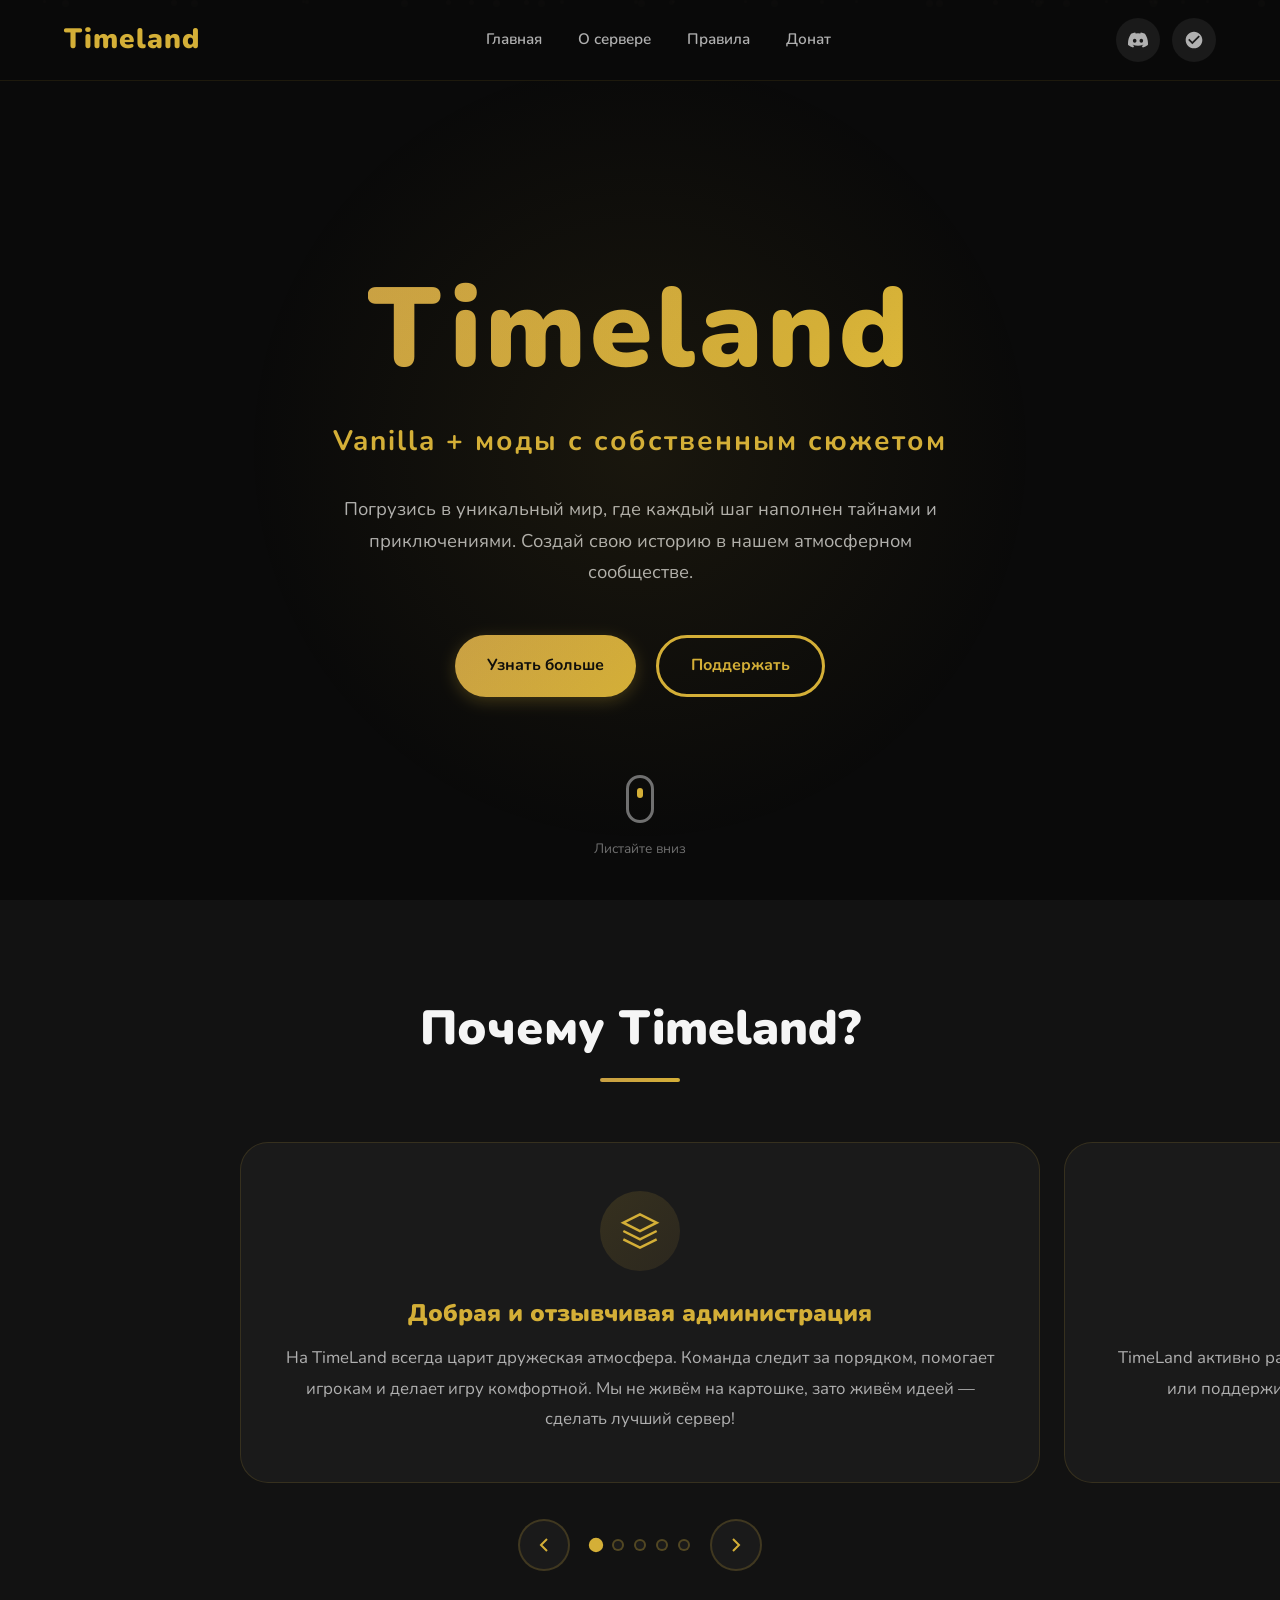
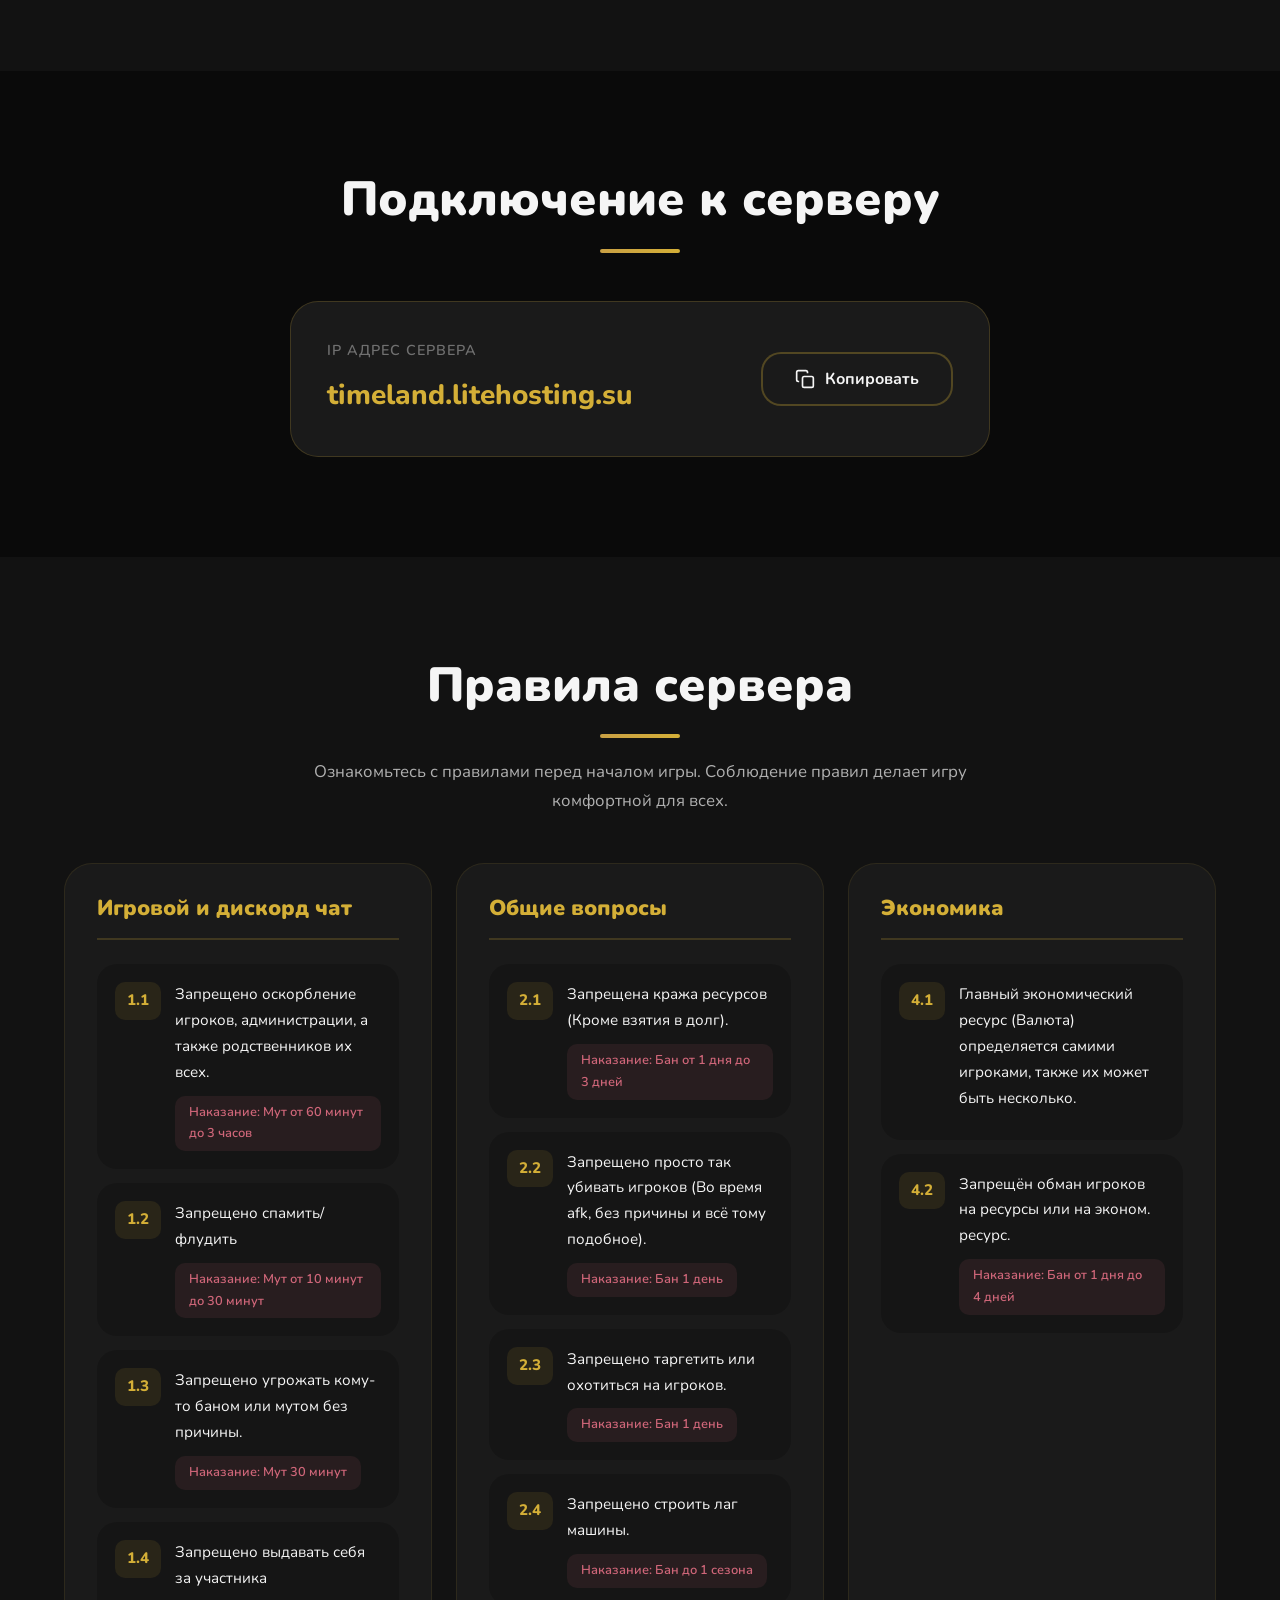
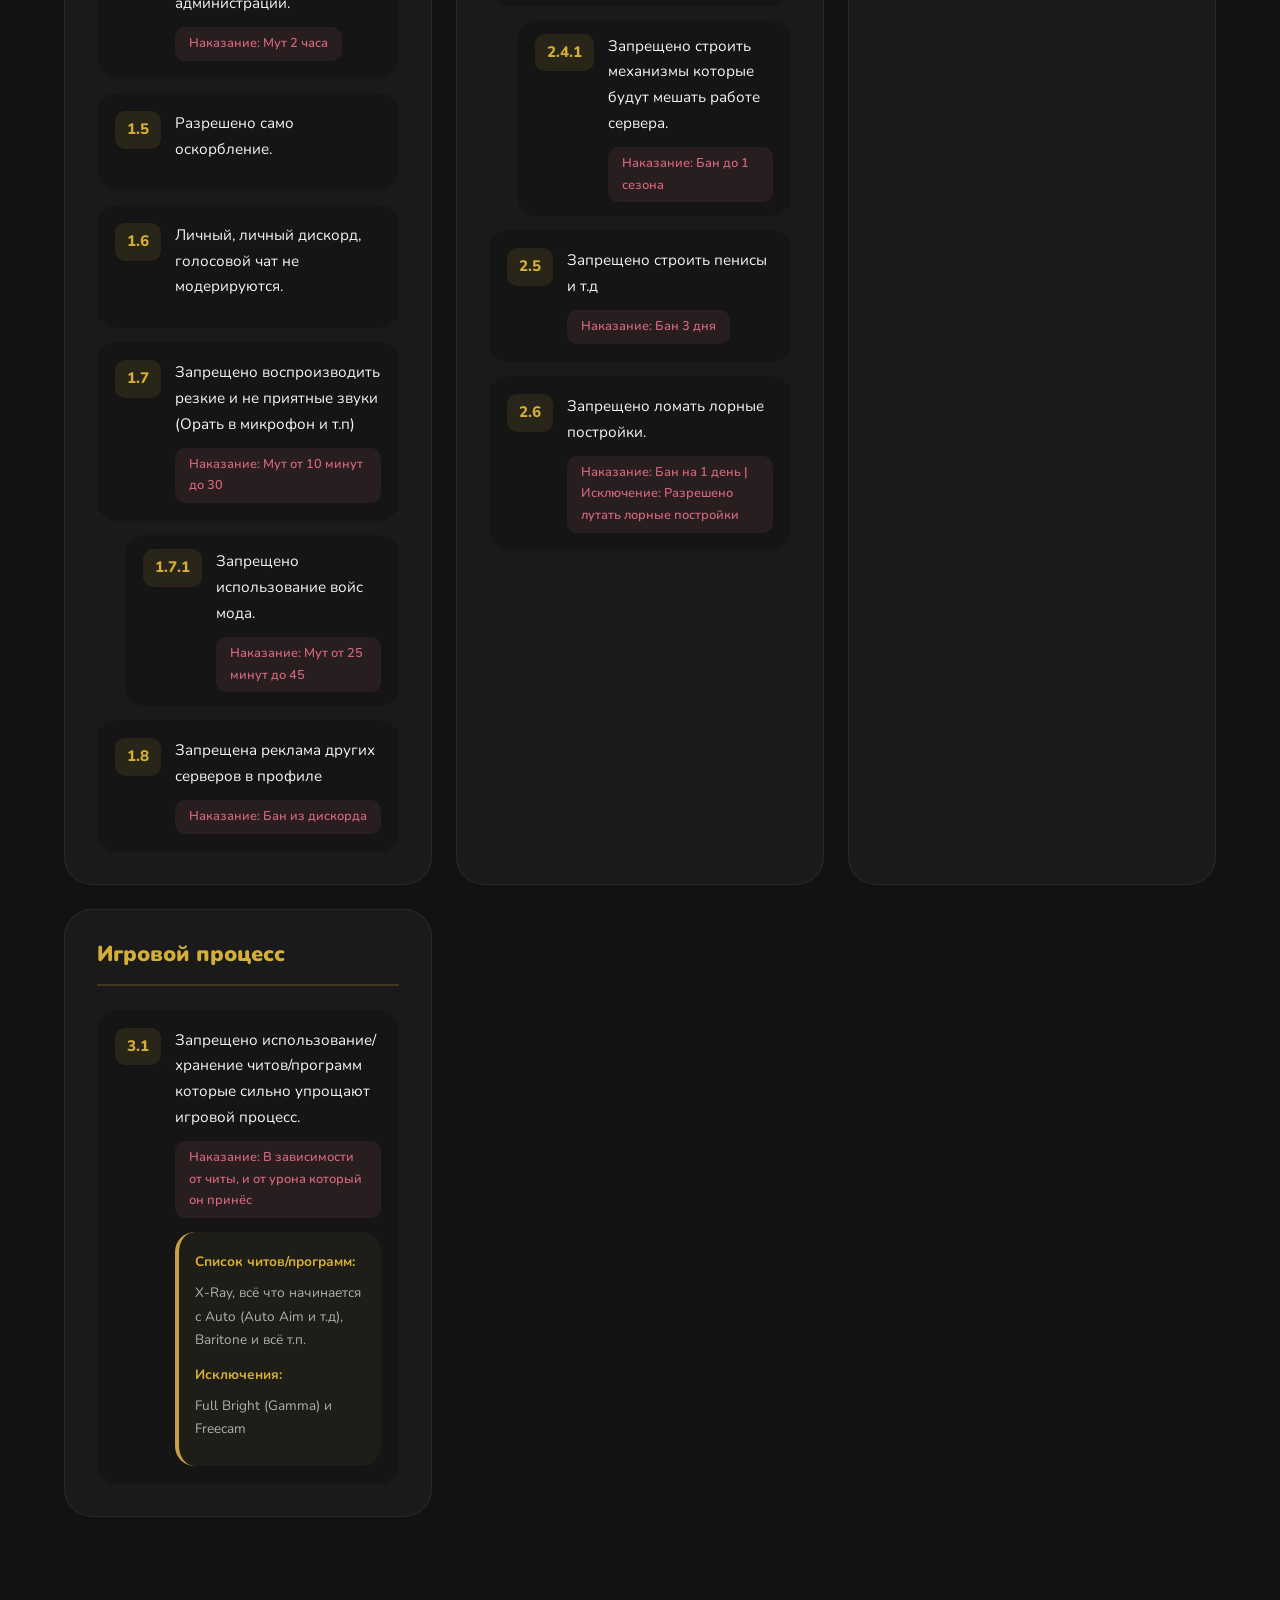
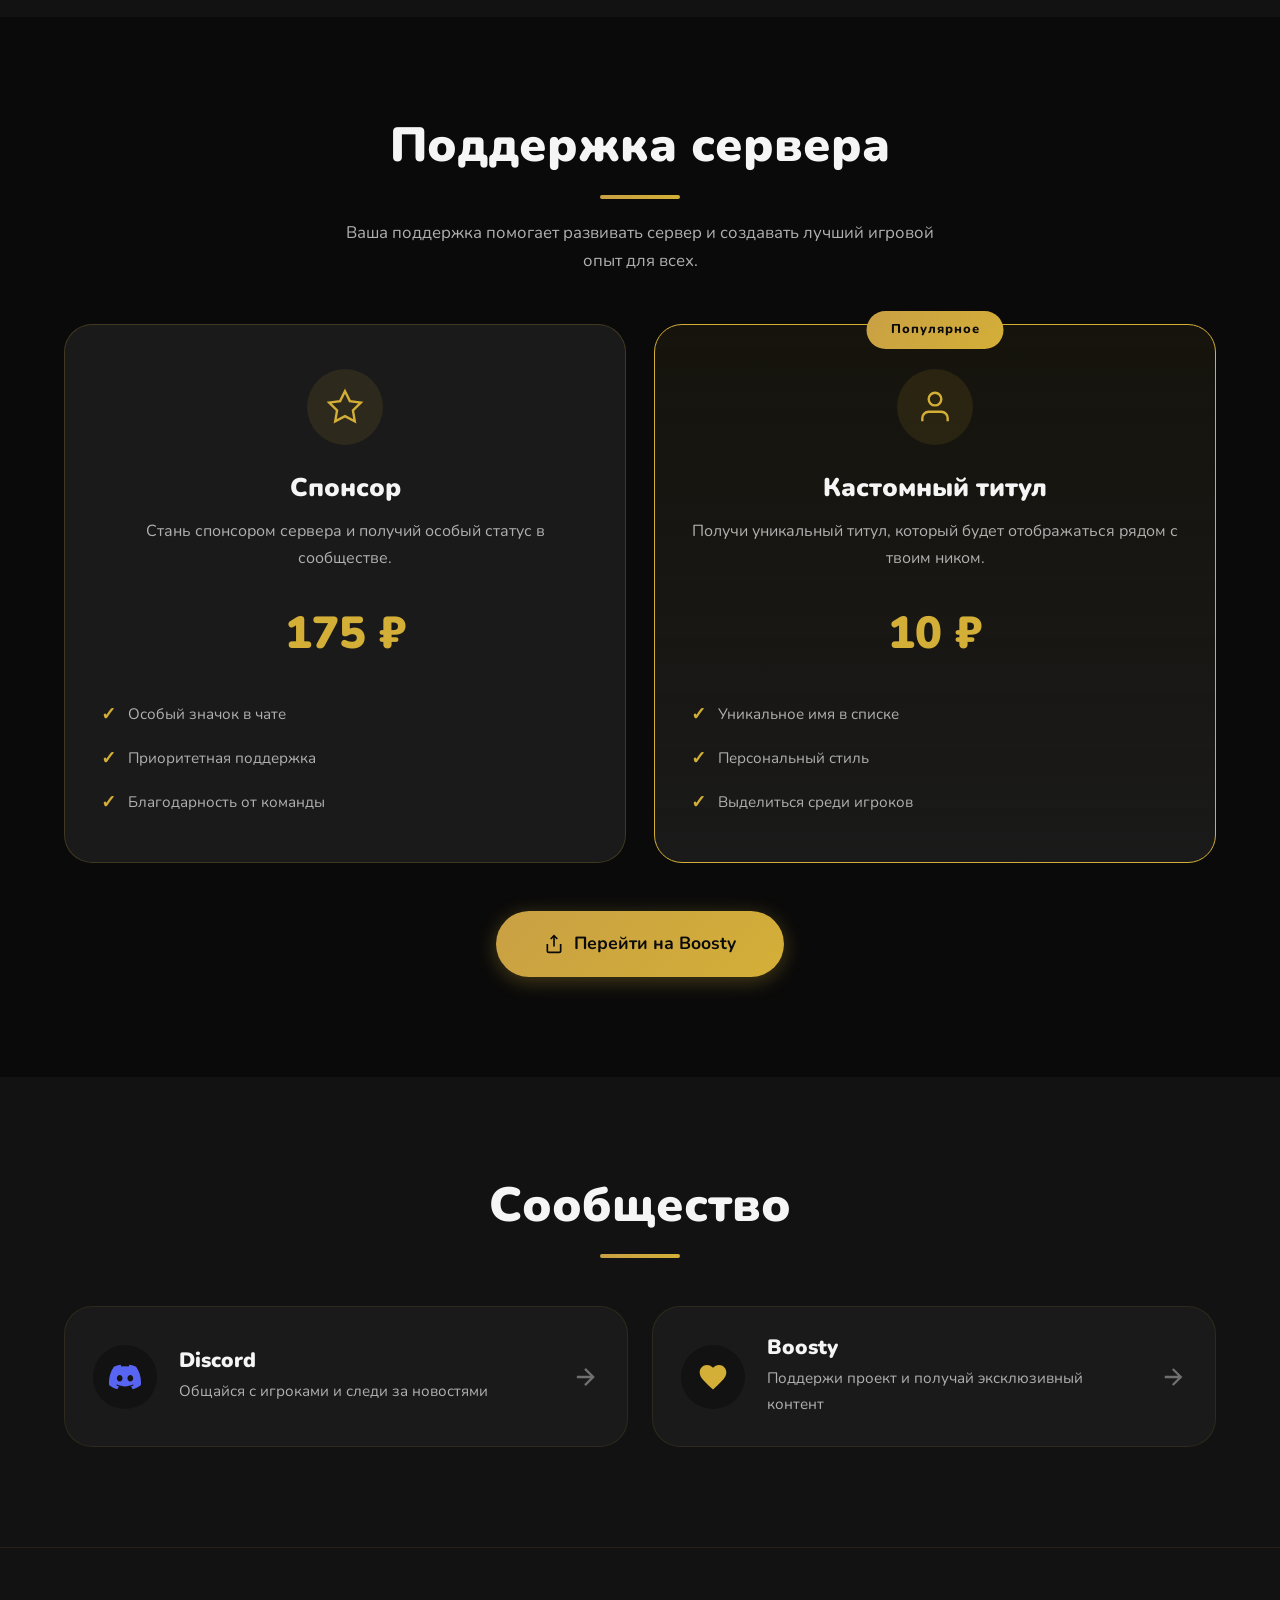
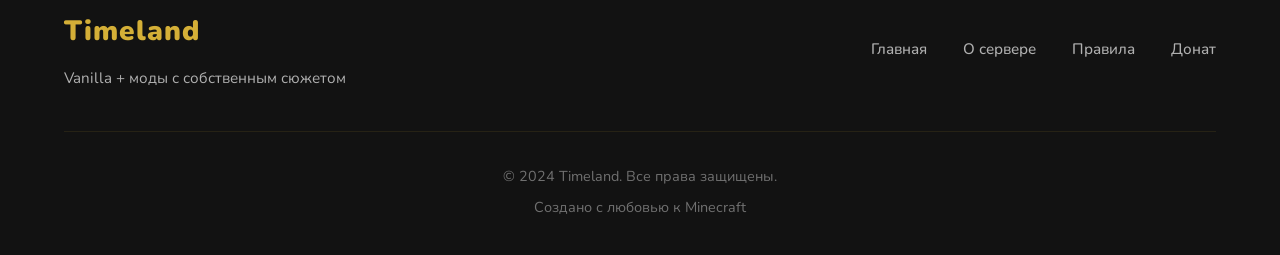
==== commit e6fd9ec0: "feat(landing): Timeland landing page with IP copy and carousel" ====
--- a/index.html
+++ b/index.html
@@ -4,6 +4,9 @@
     <meta charset="UTF-8">
     <meta name="viewport" content="width=device-width, initial-scale=1.0">
     <title>Timeland — Vanilla сервер с сюжетом</title>
+    <link rel="preconnect" href="https://fonts.googleapis.com">
+    <link rel="preconnect" href="https://fonts.gstatic.com" crossorigin>
+    <link href="https://fonts.googleapis.com/css2?family=Nunito:wght@400;600;700;800;900&display=swap" rel="stylesheet">
     <link rel="stylesheet" href="styles.css">
 </head>
 <body>
@@ -14,7 +17,7 @@
             <div class="logo">Timeland</div>
             <ul class="nav-links">
                 <li><a href="#hero">Главная</a></li>
-                <li><a href="#about">О сервере</a></li>
+                <li><a href="#features">О сервере</a></li>
                 <li><a href="#rules">Правила</a></li>
                 <li><a href="#donate">Донат</a></li>
             </ul>
@@ -36,18 +39,75 @@
 
     <main>
         <section id="hero" class="hero">
+            <div class="hero-glow"></div>
             <div class="hero-content">
-                <h1 class="hero-title">Timeland</h1>
+                <h1 class="hero-title">
+                    <span class="title-gradient">Timeland</span>
+                </h1>
                 <p class="hero-subtitle">Vanilla + моды с собственным сюжетом</p>
                 <p class="hero-description">Погрузись в уникальный мир, где каждый шаг наполнен тайнами и приключениями. Создай свою историю в нашем атмосферном сообществе.</p>
                 <div class="hero-cta">
-                    <a href="#about" class="btn btn-primary">Узнать больше</a>
+                    <a href="#features" class="btn btn-primary">Узнать больше</a>
                     <a href="#donate" class="btn btn-secondary">Поддержать</a>
                 </div>
             </div>
             <div class="hero-scroll">
                 <div class="scroll-indicator"></div>
                 <span>Листайте вниз</span>
+            </div>
+        </section>
+
+        <section id="features" class="features">
+            <div class="container">
+                <h2 class="section-title">Почему Timeland?</h2>
+                <div class="carousel-container">
+                    <div class="carousel-track" id="carouselTrack">
+                        <div class="feature-card">
+                            <div class="feature-icon">
+                                <svg viewBox="0 0 24 24" fill="none" stroke="currentColor" stroke-width="1.5"><path d="M12 2L2 7l10 5 10-5-10-5zM2 17l10 5 10-5M2 12l10 5 10-5"></path></svg>
+                            </div>
+                            <h3>Добрая и отзывчивая администрация</h3>
+                            <p>На TimeLand всегда царит дружеская атмосфера. Команда следит за порядком, помогает игрокам и делает игру комфортной. Мы не живём на картошке, зато живём идеей — сделать лучший сервер!</p>
+                        </div>
+                        <div class="feature-card">
+                            <div class="feature-icon">
+                                <svg viewBox="0 0 24 24" fill="none" stroke="currentColor" stroke-width="1.5"><path d="M13 2L3 14h9l-1 8 10-12h-9l1-8z"></path></svg>
+                            </div>
+                            <h3>Сервер растёт и развивается</h3>
+                            <p>TimeLand активно растёт, и каждый игрок может стать частью этого. Приглашай друзей или поддержи сервер покупкой доната — помоги нам развиваться вместе!</p>
+                        </div>
+                        <div class="feature-card">
+                            <div class="feature-icon">
+                                <svg viewBox="0 0 24 24" fill="none" stroke="currentColor" stroke-width="1.5"><path d="M12 22s8-4 8-10V5l-8-3-8 3v7c0 6 8 10 8 10z"></path></svg>
+                            </div>
+                            <h3>Качественная сборка и уникальные моды</h3>
+                            <p>Наш сервер собран с любовью. Мы используем оптимизированные моды, чтобы обеспечить баланс, стабильность и интересную игру без лагов.</p>
+                        </div>
+                        <div class="feature-card">
+                            <div class="feature-icon">
+                                <svg viewBox="0 0 24 24" fill="none" stroke="currentColor" stroke-width="1.5"><path d="M4 4v16h16M4 20l4-4 4 4 8-8"></path></svg>
+                            </div>
+                            <h3>Постоянные обновления</h3>
+                            <p>Мы регулярно добавляем новые возможности, улучшения и ивенты, чтобы тебе всегда было интересно возвращаться в мир TimeLand!</p>
+                        </div>
+                        <div class="feature-card">
+                            <div class="feature-icon">
+                                <svg viewBox="0 0 24 24" fill="none" stroke="currentColor" stroke-width="1.5"><path d="M17 21v-2a4 4 0 0 0-4-4H5a4 4 0 0 0-4 4v2"></path><circle cx="9" cy="7" r="4"></circle><path d="M23 21v-2a4 4 0 0 0-3-3.87M16 3.13a4 4 0 0 1 0 7.75"></path></svg>
+                            </div>
+                            <h3>Дружное сообщество</h3>
+                            <p>Здесь каждый игрок важен. На сервере уже сложилось приятное сообщество, где можно найти друзей и весело провести время.</p>
+                        </div>
+                    </div>
+                    <div class="carousel-nav">
+                        <button class="carousel-btn prev" id="carouselPrev" aria-label="Предыдущий">
+                            <svg viewBox="0 0 24 24" fill="none" stroke="currentColor" stroke-width="2"><path d="M15 18l-6-6 6-6"></path></svg>
+                        </button>
+                        <div class="carousel-dots" id="carouselDots"></div>
+                        <button class="carousel-btn next" id="carouselNext" aria-label="Следующий">
+                            <svg viewBox="0 0 24 24" fill="none" stroke="currentColor" stroke-width="2"><path d="M9 18l6-6-6-6"></path></svg>
+                        </button>
+                    </div>
+                </div>
             </div>
         </section>
 
@@ -215,7 +275,7 @@
                         </ul>
                     </div>
 
-                    <div class="rules-category">
+                    <div class="rules-category rules-category-right">
                         <h3 class="rules-category-title">Экономика</h3>
                         <ul class="rules-list">
                             <li class="rule-item">
@@ -317,7 +377,7 @@
                 </div>
                 <div class="footer-links">
                     <a href="#hero">Главная</a>
-                    <a href="#about">О сервере</a>
+                    <a href="#features">О сервере</a>
                     <a href="#rules">Правила</a>
                     <a href="#donate">Донат</a>
                 </div>
--- a/styles.css
+++ b/styles.css
@@ -6,12 +6,12 @@
 
 :root {
     --bg-primary: #0a0a0a;
-    --bg-secondary: #141414;
+    --bg-secondary: #121212;
     --bg-card: #1a1a1a;
-    --bg-hover: #222222;
+    --bg-hover: #242424;
     --text-primary: #f5f5f5;
-    --text-secondary: #a0a0a0;
-    --text-muted: #666666;
+    --text-secondary: #b0b0b0;
+    --text-muted: #707070;
     --gold-light: #f4d03f;
     --gold-main: #d4af37;
     --gold-dark: #c9a044;
@@ -19,11 +19,12 @@
     --accent: #d4af37;
     --error: #cf6679;
     --success: #4caf50;
-    --font-primary: 'Arial Black', 'Arial', sans-serif;
-    --font-secondary: 'Arial', sans-serif;
+    --font-primary: 'Nunito', 'Segoe UI', sans-serif;
+    --font-secondary: 'Nunito', 'Segoe UI', sans-serif;
     --transition: 0.3s ease;
-    --border-radius: 8px;
-    --border-radius-lg: 16px;
+    --border-radius: 20px;
+    --border-radius-lg: 28px;
+    --border-radius-xl: 40px;
 }
 
 html {
@@ -34,8 +35,9 @@
     font-family: var(--font-secondary);
     background-color: var(--bg-primary);
     color: var(--text-primary);
-    line-height: 1.6;
+    line-height: 1.7;
     overflow-x: hidden;
+    font-weight: 400;
 }
 
 h1, h2, h3, h4 {
@@ -105,8 +107,8 @@
     left: 0;
     right: 0;
     z-index: 1000;
-    background: rgba(10, 10, 10, 0.8);
-    backdrop-filter: blur(20px);
+    background: rgba(10, 10, 10, 0.85);
+    backdrop-filter: blur(24px);
     border-bottom: 1px solid rgba(212, 175, 55, 0.1);
     transition: var(--transition);
 }
@@ -122,31 +124,35 @@
 
 .logo {
     font-family: var(--font-primary);
-    font-size: 1.5rem;
-    color: var(--gold-main);
-    letter-spacing: 2px;
+    font-size: 1.75rem;
+    font-weight: 900;
+    color: var(--gold-main);
+    letter-spacing: 1px;
 }
 
 .nav-links {
     display: flex;
-    gap: 32px;
+    gap: 36px;
 }
 
 .nav-links a {
-    font-size: 0.9rem;
+    font-size: 0.95rem;
+    font-weight: 600;
     color: var(--text-secondary);
     transition: var(--transition);
     position: relative;
+    padding: 8px 0;
 }
 
 .nav-links a::after {
     content: '';
     position: absolute;
-    bottom: -4px;
+    bottom: 0;
     left: 0;
     width: 0;
-    height: 2px;
-    background: var(--gold-main);
+    height: 3px;
+    background: linear-gradient(90deg, var(--gold-dark), var(--gold-main));
+    border-radius: 3px;
     transition: var(--transition);
 }
 
@@ -164,8 +170,8 @@
 }
 
 .social-btn {
-    width: 40px;
-    height: 40px;
+    width: 44px;
+    height: 44px;
     display: flex;
     align-items: center;
     justify-content: center;
@@ -183,23 +189,25 @@
 .social-btn:hover {
     background: var(--gold-main);
     color: var(--bg-primary);
-    transform: translateY(-2px);
+    transform: translateY(-3px);
+    box-shadow: 0 8px 20px rgba(212, 175, 55, 0.3);
 }
 
 .hamburger {
     display: none;
     flex-direction: column;
-    gap: 5px;
+    gap: 6px;
     background: none;
     border: none;
     cursor: pointer;
-    padding: 5px;
+    padding: 8px;
 }
 
 .hamburger span {
-    width: 24px;
-    height: 2px;
+    width: 26px;
+    height: 3px;
     background: var(--text-primary);
+    border-radius: 3px;
     transition: var(--transition);
 }
 
@@ -208,53 +216,58 @@
     display: inline-flex;
     align-items: center;
     justify-content: center;
-    gap: 8px;
-    padding: 12px 28px;
+    gap: 10px;
+    padding: 14px 32px;
     font-family: var(--font-primary);
-    font-size: 0.9rem;
-    border-radius: var(--border-radius);
+    font-size: 1rem;
+    font-weight: 700;
+    border-radius: var(--border-radius-xl);
     border: none;
     cursor: pointer;
     transition: var(--transition);
 }
 
 .btn svg {
-    width: 18px;
-    height: 18px;
+    width: 20px;
+    height: 20px;
 }
 
 .btn-primary {
-    background: var(--gold-main);
+    background: linear-gradient(135deg, var(--gold-dark), var(--gold-main));
     color: var(--bg-primary);
+    box-shadow: 0 4px 16px rgba(212, 175, 55, 0.25);
 }
 
 .btn-primary:hover {
-    background: var(--gold-light);
-    transform: translateY(-2px);
-    box-shadow: 0 8px 24px rgba(212, 175, 55, 0.3);
+    background: linear-gradient(135deg, var(--gold-main), var(--gold-light));
+    transform: translateY(-3px);
+    box-shadow: 0 12px 32px rgba(212, 175, 55, 0.4);
 }
 
 .btn-secondary {
     background: transparent;
     color: var(--gold-main);
-    border: 2px solid var(--gold-main);
+    border: 3px solid var(--gold-main);
 }
 
 .btn-secondary:hover {
     background: var(--gold-main);
     color: var(--bg-primary);
-    transform: translateY(-2px);
+    transform: translateY(-3px);
+    box-shadow: 0 8px 24px rgba(212, 175, 55, 0.3);
 }
 
 .btn-copy {
     background: var(--bg-card);
     color: var(--text-primary);
-    border: 1px solid rgba(212, 175, 55, 0.3);
+    border: 2px solid rgba(212, 175, 55, 0.3);
+    border-radius: var(--border-radius);
 }
 
 .btn-copy:hover {
     border-color: var(--gold-main);
     color: var(--gold-main);
+    transform: translateY(-2px);
 }
 
 .btn-copy.copied {
@@ -265,13 +278,15 @@
 .btn-donate {
     background: linear-gradient(135deg, var(--gold-dark), var(--gold-main));
     color: var(--bg-primary);
-    padding: 16px 40px;
-    font-size: 1rem;
+    padding: 18px 48px;
+    font-size: 1.1rem;
+    border-radius: var(--border-radius-xl);
+    box-shadow: 0 4px 20px rgba(212, 175, 55, 0.3);
 }
 
 .btn-donate:hover {
-    transform: translateY(-2px);
-    box-shadow: 0 8px 32px rgba(212, 175, 55, 0.4);
+    transform: translateY(-3px);
+    box-shadow: 0 12px 40px rgba(212, 175, 55, 0.5);
 }
 
 /* Hero Section */
@@ -285,6 +300,30 @@
     padding: 120px 24px 60px;
     position: relative;
     z-index: 1;
+    overflow: hidden;
+}
+
+.hero-glow {
+    position: absolute;
+    top: 50%;
+    left: 50%;
+    transform: translate(-50%, -50%);
+    width: 800px;
+    height: 800px;
+    background: radial-gradient(circle, rgba(212, 175, 55, 0.08) 0%, transparent 70%);
+    border-radius: 50%;
+    animation: glowPulse 4s ease-in-out infinite;
+}
+
+@keyframes glowPulse {
+    0%, 100% {
+        transform: translate(-50%, -50%) scale(1);
+        opacity: 0.8;
+    }
+    50% {
+        transform: translate(-50%, -50%) scale(1.1);
+        opacity: 1;
+    }
 }
 
 .hero-content {
@@ -295,7 +334,7 @@
 @keyframes fadeInUp {
     from {
         opacity: 0;
-        transform: translateY(30px);
+        transform: translateY(40px);
     }
     to {
         opacity: 1;
@@ -304,27 +343,52 @@
 }
 
 .hero-title {
-    font-size: clamp(3rem, 10vw, 6rem);
-    background: linear-gradient(135deg, var(--gold-light), var(--gold-main), var(--gold-dark));
+    font-size: clamp(3.5rem, 12vw, 7rem);
+    margin-bottom: 20px;
+    letter-spacing: 4px;
+}
+
+.title-gradient {
+    background: linear-gradient(
+        135deg,
+        var(--gold-dark) 0%,
+        var(--gold-main) 25%,
+        var(--gold-light) 50%,
+        var(--gold-main) 75%,
+        var(--gold-dark) 100%
+    );
+    background-size: 300% 300%;
     -webkit-background-clip: text;
     -webkit-text-fill-color: transparent;
     background-clip: text;
-    margin-bottom: 16px;
-    letter-spacing: 4px;
+    animation: gradientFlow 5s ease infinite;
+}
+
+@keyframes gradientFlow {
+    0% {
+        background-position: 0% 50%;
+    }
+    50% {
+        background-position: 100% 50%;
+    }
+    100% {
+        background-position: 0% 50%;
+    }
 }
 
 .hero-subtitle {
     font-family: var(--font-primary);
-    font-size: clamp(1rem, 3vw, 1.5rem);
-    color: var(--gold-main);
-    margin-bottom: 24px;
+    font-size: clamp(1.1rem, 3vw, 1.75rem);
+    font-weight: 700;
+    color: var(--gold-main);
+    margin-bottom: 28px;
     letter-spacing: 2px;
 }
 
 .hero-description {
-    font-size: 1.1rem;
+    font-size: 1.15rem;
     color: var(--text-secondary);
-    margin-bottom: 40px;
+    margin-bottom: 48px;
     max-width: 600px;
     margin-left: auto;
     margin-right: auto;
@@ -332,7 +396,7 @@
 
 .hero-cta {
     display: flex;
-    gap: 16px;
+    gap: 20px;
     flex-wrap: wrap;
     justify-content: center;
 }
@@ -345,10 +409,10 @@
     display: flex;
     flex-direction: column;
     align-items: center;
-    gap: 12px;
+    gap: 14px;
     color: var(--text-muted);
-    font-size: 0.8rem;
-    animation: bounce 2s infinite;
+    font-size: 0.85rem;
+    animation: bounce 2.5s infinite;
 }
 
 @keyframes bounce {
@@ -356,28 +420,28 @@
         transform: translateX(-50%) translateY(0);
     }
     50% {
-        transform: translateX(-50%) translateY(10px);
+        transform: translateX(-50%) translateY(12px);
     }
 }
 
 .scroll-indicator {
-    width: 24px;
-    height: 40px;
-    border: 2px solid var(--text-muted);
-    border-radius: 12px;
+    width: 28px;
+    height: 48px;
+    border: 3px solid var(--text-muted);
+    border-radius: 20px;
     position: relative;
 }
 
 .scroll-indicator::before {
     content: '';
     position: absolute;
-    top: 8px;
+    top: 10px;
     left: 50%;
     transform: translateX(-50%);
-    width: 4px;
-    height: 8px;
+    width: 6px;
+    height: 10px;
     background: var(--gold-main);
-    border-radius: 2px;
+    border-radius: 4px;
     animation: scroll 2s infinite;
 }
 
@@ -387,27 +451,151 @@
         transform: translateX(-50%) translateY(0);
     }
     50% {
-        opacity: 0.3;
-        transform: translateX(-50%) translateY(12px);
+        opacity: 0.4;
+        transform: translateX(-50%) translateY(16px);
     }
 }
 
 /* Section Titles */
 .section-title {
-    font-size: clamp(1.8rem, 5vw, 2.5rem);
+    font-size: clamp(2rem, 5vw, 3rem);
     text-align: center;
-    margin-bottom: 16px;
+    margin-bottom: 20px;
     color: var(--text-primary);
 }
 
 .section-title::after {
     content: '';
     display: block;
-    width: 60px;
-    height: 3px;
+    width: 80px;
+    height: 4px;
     background: linear-gradient(90deg, var(--gold-dark), var(--gold-main));
-    margin: 16px auto 0;
-    border-radius: 2px;
+    margin: 20px auto 0;
+    border-radius: 4px;
+}
+
+/* Features Carousel Section */
+.features {
+    padding: 100px 0;
+    position: relative;
+    z-index: 1;
+    background: var(--bg-secondary);
+}
+
+.carousel-container {
+    max-width: 800px;
+    margin: 60px auto 0;
+    position: relative;
+}
+
+.carousel-track {
+    display: flex;
+    gap: 24px;
+    transition: transform 0.5s cubic-bezier(0.4, 0, 0.2, 1);
+}
+
+.feature-card {
+    flex: 0 0 100%;
+    background: var(--bg-card);
+    border: 1px solid rgba(212, 175, 55, 0.15);
+    border-radius: var(--border-radius-lg);
+    padding: 48px 40px;
+    text-align: center;
+    transition: var(--transition);
+}
+
+.feature-card:hover {
+    border-color: rgba(212, 175, 55, 0.4);
+    transform: translateY(-8px);
+    box-shadow: 0 20px 48px rgba(0, 0, 0, 0.3);
+}
+
+.feature-icon {
+    width: 80px;
+    height: 80px;
+    margin: 0 auto 28px;
+    display: flex;
+    align-items: center;
+    justify-content: center;
+    background: linear-gradient(135deg, rgba(212, 175, 55, 0.15), rgba(201, 160, 68, 0.1));
+    border-radius: 50%;
+    color: var(--gold-main);
+}
+
+.feature-icon svg {
+    width: 40px;
+    height: 40px;
+}
+
+.feature-card h3 {
+    font-size: 1.5rem;
+    margin-bottom: 16px;
+    color: var(--gold-main);
+}
+
+.feature-card p {
+    color: var(--text-secondary);
+    font-size: 1.05rem;
+    line-height: 1.8;
+}
+
+.carousel-nav {
+    display: flex;
+    align-items: center;
+    justify-content: center;
+    gap: 20px;
+    margin-top: 36px;
+}
+
+.carousel-btn {
+    width: 52px;
+    height: 52px;
+    display: flex;
+    align-items: center;
+    justify-content: center;
+    background: var(--bg-card);
+    border: 2px solid rgba(212, 175, 55, 0.2);
+    border-radius: 50%;
+    color: var(--gold-main);
+    cursor: pointer;
+    transition: var(--transition);
+}
+
+.carousel-btn:hover {
+    background: var(--gold-main);
+    color: var(--bg-primary);
+    border-color: var(--gold-main);
+    transform: scale(1.1);
+}
+
+.carousel-btn svg {
+    width: 24px;
+    height: 24px;
+}
+
+.carousel-dots {
+    display: flex;
+    gap: 10px;
+}
+
+.carousel-dot {
+    width: 12px;
+    height: 12px;
+    border-radius: 50%;
+    background: var(--bg-card);
+    border: 2px solid rgba(212, 175, 55, 0.3);
+    cursor: pointer;
+    transition: var(--transition);
+}
+
+.carousel-dot.active {
+    background: var(--gold-main);
+    border-color: var(--gold-main);
+    transform: scale(1.2);
+}
+
+.carousel-dot:hover {
+    border-color: var(--gold-main);
 }
 
 /* About Section */
@@ -421,7 +609,7 @@
     background: var(--bg-card);
     border: 1px solid rgba(212, 175, 55, 0.2);
     border-radius: var(--border-radius-lg);
-    padding: 32px;
+    padding: 36px;
     display: flex;
     align-items: center;
     justify-content: space-between;
@@ -434,25 +622,27 @@
 
 .ip-card:hover {
     border-color: rgba(212, 175, 55, 0.4);
-    box-shadow: 0 8px 32px rgba(0, 0, 0, 0.3);
+    box-shadow: 0 12px 40px rgba(0, 0, 0, 0.3);
 }
 
 .ip-info {
     display: flex;
     flex-direction: column;
-    gap: 8px;
+    gap: 10px;
 }
 
 .ip-label {
-    font-size: 0.85rem;
+    font-size: 0.9rem;
     color: var(--text-muted);
     text-transform: uppercase;
     letter-spacing: 1px;
+    font-weight: 600;
 }
 
 .ip-address {
     font-family: var(--font-primary);
-    font-size: 1.5rem;
+    font-size: 1.75rem;
+    font-weight: 800;
     color: var(--gold-main);
 }
 
@@ -463,9 +653,9 @@
     transform: translateX(-50%) translateY(100px);
     background: var(--success);
     color: white;
-    padding: 12px 24px;
+    padding: 14px 28px;
     border-radius: var(--border-radius);
-    font-weight: 600;
+    font-weight: 700;
     opacity: 0;
     transition: var(--transition);
     z-index: 1000;
@@ -489,12 +679,13 @@
     color: var(--text-secondary);
     max-width: 700px;
     margin: 0 auto 48px;
+    font-size: 1.05rem;
 }
 
 .rules-grid {
     display: grid;
-    grid-template-columns: repeat(auto-fit, minmax(500px, 1fr));
-    gap: 32px;
+    grid-template-columns: repeat(3, 1fr);
+    gap: 24px;
 }
 
 .rules-category {
@@ -507,72 +698,80 @@
 
 .rules-category:hover {
     border-color: rgba(212, 175, 55, 0.3);
-    transform: translateY(-4px);
+    transform: translateY(-6px);
+}
+
+.rules-category-right {
+    grid-column: 3;
+    grid-row: 1;
 }
 
 .rules-category-title {
-    font-size: 1.3rem;
+    font-size: 1.35rem;
     color: var(--gold-main);
     margin-bottom: 24px;
     padding-bottom: 16px;
-    border-bottom: 1px solid rgba(212, 175, 55, 0.2);
+    border-bottom: 2px solid rgba(212, 175, 55, 0.2);
 }
 
 .rules-list {
     display: flex;
     flex-direction: column;
-    gap: 16px;
+    gap: 14px;
 }
 
 .rule-item {
     display: flex;
-    gap: 16px;
-    padding: 16px;
+    gap: 14px;
+    padding: 18px;
     background: rgba(0, 0, 0, 0.2);
     border-radius: var(--border-radius);
     transition: var(--transition);
 }
 
 .rule-item:hover {
-    background: rgba(212, 175, 55, 0.05);
+    background: rgba(212, 175, 55, 0.06);
 }
 
 .rule-item.sub-rule {
-    margin-left: 24px;
-    padding: 12px 16px;
+    margin-left: 28px;
+    padding: 14px 18px;
 }
 
 .rule-number {
     font-family: var(--font-primary);
-    font-size: 0.9rem;
+    font-size: 0.95rem;
+    font-weight: 800;
     color: var(--gold-main);
     background: rgba(212, 175, 55, 0.1);
-    padding: 4px 10px;
-    border-radius: 4px;
+    padding: 6px 12px;
+    border-radius: 10px;
     height: fit-content;
     flex-shrink: 0;
 }
 
 .rule-content p {
     color: var(--text-primary);
-    margin-bottom: 8px;
+    margin-bottom: 10px;
+    font-size: 0.95rem;
 }
 
 .rule-punishment {
     display: inline-block;
     font-size: 0.8rem;
+    font-weight: 600;
     color: var(--error);
     background: rgba(207, 102, 121, 0.1);
-    padding: 4px 10px;
-    border-radius: 4px;
+    padding: 6px 14px;
+    border-radius: 10px;
 }
 
 .rule-exceptions {
-    margin-top: 12px;
-    padding: 12px;
+    margin-top: 14px;
+    padding: 16px;
     background: rgba(212, 175, 55, 0.05);
     border-radius: var(--border-radius);
-    border-left: 3px solid var(--gold-dark);
+    border-left: 4px solid var(--gold-dark);
 }
 
 .rule-exceptions strong {
@@ -581,7 +780,7 @@
 }
 
 .rule-exceptions p {
-    margin-top: 4px;
+    margin-top: 6px;
     font-size: 0.85rem;
     color: var(--text-secondary);
 }
@@ -598,12 +797,13 @@
     color: var(--text-secondary);
     max-width: 600px;
     margin: 0 auto 48px;
+    font-size: 1.05rem;
 }
 
 .donate-grid {
     display: grid;
-    grid-template-columns: repeat(auto-fit, minmax(300px, 1fr));
-    gap: 32px;
+    grid-template-columns: repeat(auto-fit, minmax(320px, 1fr));
+    gap: 28px;
     margin-bottom: 48px;
 }
 
@@ -611,41 +811,41 @@
     background: var(--bg-card);
     border: 1px solid rgba(212, 175, 55, 0.2);
     border-radius: var(--border-radius-lg);
-    padding: 40px 32px;
+    padding: 44px 36px;
     text-align: center;
     position: relative;
     transition: var(--transition);
 }
 
 .donate-card:hover {
-    transform: translateY(-8px);
+    transform: translateY(-10px);
     border-color: rgba(212, 175, 55, 0.4);
-    box-shadow: 0 16px 48px rgba(0, 0, 0, 0.3);
+    box-shadow: 0 20px 56px rgba(0, 0, 0, 0.3);
 }
 
 .donate-card.featured {
     border-color: var(--gold-main);
-    background: linear-gradient(180deg, rgba(212, 175, 55, 0.05), var(--bg-card));
+    background: linear-gradient(180deg, rgba(212, 175, 55, 0.06), var(--bg-card));
 }
 
 .donate-badge {
     position: absolute;
-    top: -12px;
+    top: -14px;
     left: 50%;
     transform: translateX(-50%);
     background: linear-gradient(135deg, var(--gold-dark), var(--gold-main));
     color: var(--bg-primary);
-    padding: 6px 20px;
+    padding: 8px 24px;
     border-radius: 20px;
-    font-size: 0.75rem;
-    font-weight: 700;
+    font-size: 0.8rem;
+    font-weight: 800;
     letter-spacing: 1px;
 }
 
 .donate-icon {
-    width: 64px;
-    height: 64px;
-    margin: 0 auto 24px;
+    width: 76px;
+    height: 76px;
+    margin: 0 auto 28px;
     display: flex;
     align-items: center;
     justify-content: center;
@@ -655,33 +855,34 @@
 }
 
 .donate-icon svg {
-    width: 32px;
-    height: 32px;
+    width: 38px;
+    height: 38px;
 }
 
 .donate-title {
-    font-size: 1.5rem;
-    margin-bottom: 12px;
+    font-size: 1.6rem;
+    margin-bottom: 14px;
 }
 
 .donate-description {
     color: var(--text-secondary);
-    font-size: 0.95rem;
-    margin-bottom: 20px;
+    font-size: 1rem;
+    margin-bottom: 24px;
 }
 
 .donate-price {
     font-family: var(--font-primary);
-    font-size: 2.5rem;
-    color: var(--gold-main);
-    margin-bottom: 24px;
+    font-size: 2.8rem;
+    font-weight: 900;
+    color: var(--gold-main);
+    margin-bottom: 28px;
 }
 
 .donate-features {
     text-align: left;
     display: flex;
     flex-direction: column;
-    gap: 12px;
+    gap: 14px;
 }
 
 .donate-features li {
@@ -689,13 +890,14 @@
     align-items: center;
     gap: 12px;
     color: var(--text-secondary);
-    font-size: 0.9rem;
+    font-size: 0.95rem;
 }
 
 .donate-features li::before {
     content: '✓';
     color: var(--gold-main);
     font-weight: 700;
+    font-size: 1.1rem;
 }
 
 .donate-links {
@@ -720,8 +922,8 @@
 .social-card {
     display: flex;
     align-items: center;
-    gap: 20px;
-    padding: 24px;
+    gap: 22px;
+    padding: 28px;
     background: var(--bg-card);
     border: 1px solid rgba(212, 175, 55, 0.1);
     border-radius: var(--border-radius-lg);
@@ -729,7 +931,7 @@
 }
 
 .social-card:hover {
-    transform: translateX(8px);
+    transform: translateX(10px);
     border-color: rgba(212, 175, 55, 0.3);
     background: var(--bg-hover);
 }
@@ -743,8 +945,8 @@
 }
 
 .social-icon {
-    width: 56px;
-    height: 56px;
+    width: 64px;
+    height: 64px;
     display: flex;
     align-items: center;
     justify-content: center;
@@ -754,38 +956,38 @@
 }
 
 .social-icon svg {
+    width: 32px;
+    height: 32px;
+}
+
+.discord .social-icon {
+    color: #5865F2;
+}
+
+.boosty .social-icon {
+    color: var(--gold-main);
+}
+
+.social-info h3 {
+    font-size: 1.3rem;
+    margin-bottom: 6px;
+}
+
+.social-info p {
+    color: var(--text-secondary);
+    font-size: 0.95rem;
+}
+
+.social-arrow {
     width: 28px;
     height: 28px;
-}
-
-.discord .social-icon {
-    color: #5865F2;
-}
-
-.boosty .social-icon {
-    color: var(--gold-main);
-}
-
-.social-info h3 {
-    font-size: 1.2rem;
-    margin-bottom: 4px;
-}
-
-.social-info p {
-    color: var(--text-secondary);
-    font-size: 0.9rem;
-}
-
-.social-arrow {
-    width: 24px;
-    height: 24px;
     margin-left: auto;
     color: var(--text-muted);
     transition: var(--transition);
 }
 
 .social-card:hover .social-arrow {
-    transform: translateX(4px);
+    transform: translateX(6px);
     color: var(--gold-main);
 }
 
@@ -808,40 +1010,58 @@
 }
 
 .footer-brand .logo {
-    margin-bottom: 8px;
+    margin-bottom: 10px;
 }
 
 .footer-brand p {
     color: var(--text-secondary);
-    font-size: 0.9rem;
+    font-size: 0.95rem;
 }
 
 .footer-links {
     display: flex;
-    gap: 32px;
+    gap: 36px;
     flex-wrap: wrap;
 }
 
 .footer-links a {
     color: var(--text-secondary);
-    font-size: 0.9rem;
-    transition: var(--transition);
+    font-size: 0.95rem;
+    font-weight: 500;
+    transition: var(--transition);
+    padding: 8px 0;
+    position: relative;
 }
 
 .footer-links a:hover {
     color: var(--gold-main);
+}
+
+.footer-links a::after {
+    content: '';
+    position: absolute;
+    bottom: 0;
+    left: 0;
+    width: 0;
+    height: 2px;
+    background: var(--gold-main);
+    transition: var(--transition);
+}
+
+.footer-links a:hover::after {
+    width: 100%;
 }
 
 .footer-bottom {
     text-align: center;
-    padding-top: 30px;
+    padding-top: 32px;
     border-top: 1px solid rgba(212, 175, 55, 0.1);
 }
 
 .footer-bottom p {
     color: var(--text-muted);
-    font-size: 0.85rem;
-    margin-bottom: 4px;
+    font-size: 0.9rem;
+    margin-bottom: 6px;
 }
 
 /* Mobile Menu */
@@ -857,7 +1077,7 @@
     flex-direction: column;
     align-items: center;
     justify-content: center;
-    gap: 32px;
+    gap: 40px;
     opacity: 0;
     visibility: hidden;
     transition: var(--transition);
@@ -870,7 +1090,8 @@
 
 .mobile-menu a {
     font-family: var(--font-primary);
-    font-size: 1.5rem;
+    font-size: 1.75rem;
+    font-weight: 700;
     color: var(--text-primary);
     transition: var(--transition);
 }
@@ -881,22 +1102,38 @@
 
 .mobile-social {
     display: flex;
-    gap: 16px;
-    margin-top: 24px;
+    gap: 20px;
+    margin-top: 32px;
 }
 
 .mobile-menu-close {
     position: absolute;
-    top: 24px;
-    right: 24px;
+    top: 28px;
+    right: 28px;
     background: none;
     border: none;
     color: var(--text-primary);
-    font-size: 2rem;
+    font-size: 2.5rem;
     cursor: pointer;
+    transition: var(--transition);
+}
+
+.mobile-menu-close:hover {
+    color: var(--gold-main);
 }
 
 /* Responsive */
+@media (max-width: 1024px) {
+    .rules-grid {
+        grid-template-columns: repeat(2, 1fr);
+    }
+    
+    .rules-category-right {
+        grid-column: auto;
+        grid-row: auto;
+    }
+}
+
 @media (max-width: 768px) {
     .nav-links,
     .nav-social {
@@ -922,7 +1159,7 @@
 
     .btn {
         width: 100%;
-        max-width: 280px;
+        max-width: 300px;
     }
 
     .ip-card {
@@ -933,9 +1170,14 @@
     .rules-grid {
         grid-template-columns: 1fr;
     }
+    
+    .rules-category-right {
+        grid-column: auto;
+        grid-row: auto;
+    }
 
     .rule-item.sub-rule {
-        margin-left: 16px;
+        margin-left: 20px;
     }
 
     .footer-content {
@@ -958,10 +1200,19 @@
     }
 
     .donate-card {
-        padding: 32px 24px;
+        padding: 36px 24px;
     }
 
     .social-card {
-        padding: 20px;
-    }
-}
+        padding: 24px;
+    }
+
+    .feature-card {
+        padding: 36px 24px;
+    }
+
+    .carousel-btn {
+        width: 48px;
+        height: 48px;
+    }
+}
